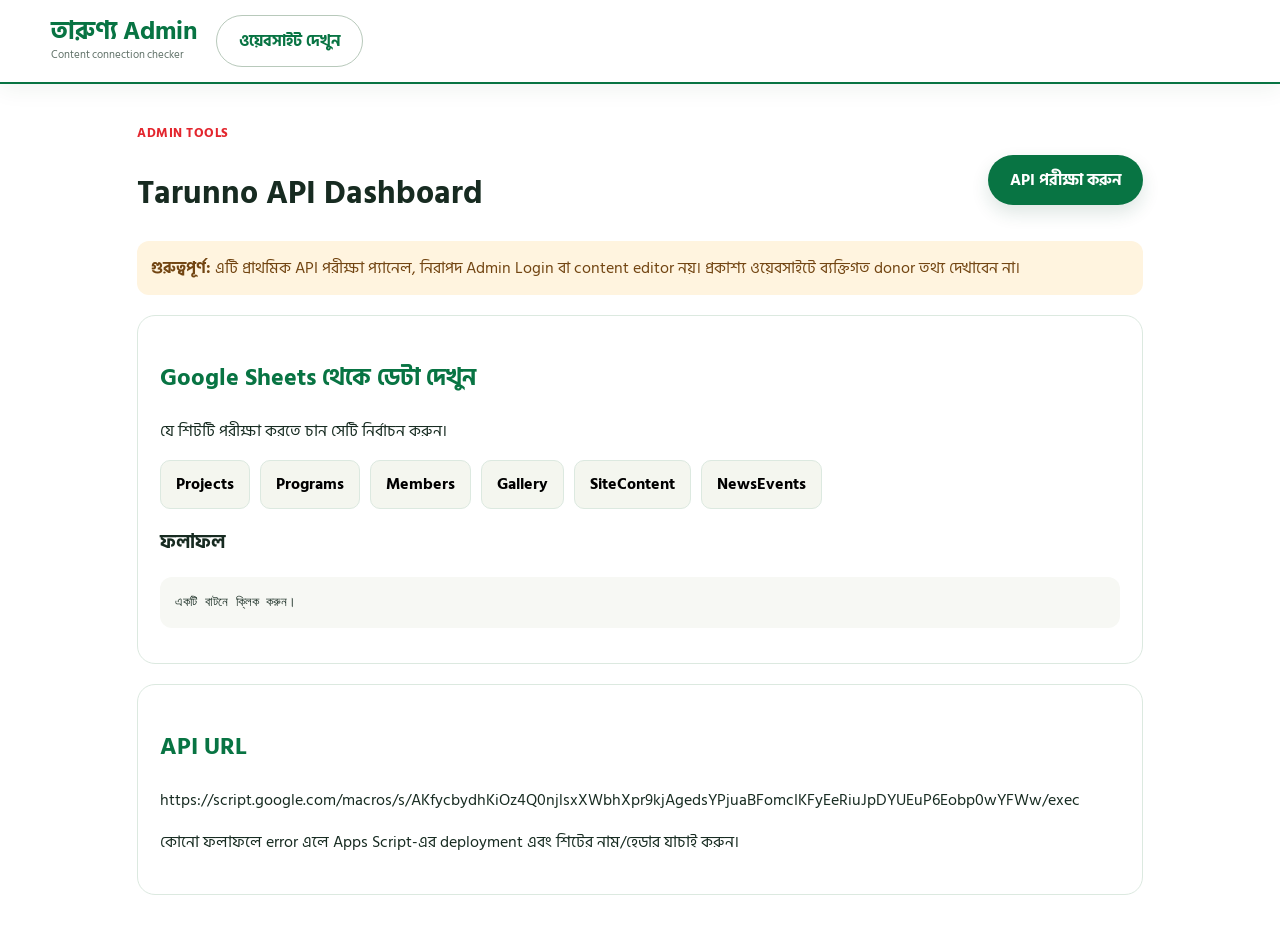
==== admin/index.html @ 983e9dfd "Add files via upload" ====
<!doctype html><html lang="bn"><head><meta charset="utf-8"><meta name="viewport" content="width=device-width,initial-scale=1"><title>Tarunno Admin</title><link rel="stylesheet" href="../assets/css/style.css"><style>.admin-wrap{max-width:1050px;margin:auto;padding:35px 22px}.admin-top{display:flex;justify-content:space-between;align-items:center;gap:15px;flex-wrap:wrap}.admin-panel{background:#fff;border:1px solid var(--line);border-radius:18px;padding:22px;margin:20px 0}.admin-panel h2{color:var(--green)}.admin-actions{display:flex;flex-wrap:wrap;gap:10px}.admin-actions button{border:1px solid var(--line);background:#f4f6ef;border-radius:10px;padding:10px 15px;cursor:pointer;font-weight:700}.admin-result{white-space:pre-wrap;overflow-wrap:anywhere;background:#f7f8f4;padding:15px;border-radius:12px;max-height:380px;overflow:auto;font-size:13px}.warning{background:#fff4df;padding:14px;border-radius:12px;color:#724512}</style></head><body><header class="site-header"><a class="brand" href="../"><span class="brand-mark">ত</span><span><b>তারুণ্য Admin</b><small>Content connection checker</small></span></a><a class="btn outline" href="../">ওয়েবসাইট দেখুন</a></header><main class="admin-wrap"><div class="admin-top"><div><span class="eyebrow">ADMIN TOOLS</span><h1>Tarunno API Dashboard</h1></div><button class="btn primary" id="health">API পরীক্ষা করুন</button></div><div class="warning"><b>গুরুত্বপূর্ণ:</b> এটি প্রাথমিক API পরীক্ষা প্যানেল, নিরাপদ Admin Login বা content editor নয়। প্রকাশ্য ওয়েবসাইটে ব্যক্তিগত donor তথ্য দেখাবেন না।</div><section class="admin-panel"><h2>Google Sheets থেকে ডেটা দেখুন</h2><p>যে শিটটি পরীক্ষা করতে চান সেটি নির্বাচন করুন।</p><div class="admin-actions"><button data-sheet="Projects">Projects</button><button data-sheet="Programs">Programs</button><button data-sheet="Members">Members</button><button data-sheet="Gallery">Gallery</button><button data-sheet="SiteContent">SiteContent</button><button data-sheet="NewsEvents">NewsEvents</button></div><h3 id="resultTitle">ফলাফল</h3><pre class="admin-result" id="result">একটি বাটনে ক্লিক করুন।</pre></section><section class="admin-panel"><h2>API URL</h2><p id="apiUrl"></p><p>কোনো ফলাফলে error এলে Apps Script-এর deployment এবং শিটের নাম/হেডার যাচাই করুন।</p></section></main><script src="../assets/js/config.js"></script><script>
const API=(window.TARUNNO_CONFIG||{}).appsScriptUrl;const result=document.getElementById('result');document.getElementById('apiUrl').textContent=API||'API URL missing';async function check(action){result.textContent='লোড হচ্ছে…';document.getElementById('resultTitle').textContent='Result: '+action;try{const r=await fetch(API+(API.includes('?')?'&':'?')+'action='+encodeURIComponent(action));const data=await r.json();result.textContent=JSON.stringify(data,null,2)}catch(e){result.textContent='Request failed: '+e.message+'\nApps Script URL, deployment access, and browser CORS/redirect behavior পরীক্ষা করুন।'}}document.getElementById('health').addEventListener('click',()=>check('health'));document.querySelectorAll('[data-sheet]').forEach(b=>b.addEventListener('click',()=>check(b.dataset.sheet)));
</script></body></html>
---- assets/css/style.css ----
@import url('https://fonts.googleapis.com/css2?family=Hind+Siliguri:wght@400;500;600;700&family=Manrope:wght@400;500;600;700;800&display=swap');
:root{--green:#164b36;--green2:#246a49;--orange:#f39a28;--gold:#ffd16a;--red:#c84b3b;--ink:#18251f;--muted:#65736b;--paper:#fffdf8;--tint:#f4f6ef;--line:#e3e9df;--radius:22px;--shadow:0 16px 42px rgba(24,54,39,.09)}*{box-sizing:border-box}html{scroll-behavior:smooth;scroll-padding-top:90px}body{margin:0;background:var(--paper);color:var(--ink);font-family:'Hind Siliguri','Manrope',sans-serif;line-height:1.65}a{color:inherit;text-decoration:none}button,input,select,textarea{font:inherit}.site-header{position:sticky;top:0;z-index:20;display:flex;align-items:center;gap:22px;padding:12px clamp(18px,5vw,76px);background:rgba(255,253,248,.95);backdrop-filter:blur(14px);border-bottom:1px solid rgba(227,233,223,.8)}.brand{display:flex;align-items:center;gap:10px;min-width:max-content}.brand-mark{display:grid;place-items:center;width:45px;height:45px;border-radius:50% 50% 45% 45%;background:linear-gradient(145deg,var(--orange),var(--gold));color:var(--green);font-weight:700;font-size:25px;box-shadow:0 5px 18px #f39a2833}.brand b{display:block;color:var(--green);font-size:23px;line-height:1.1}.brand small{display:block;font-size:11px;color:var(--muted)}nav{display:flex;align-items:center;justify-content:center;gap:clamp(8px,1.35vw,20px);flex:1}nav a{font-size:14px;font-weight:600;white-space:nowrap}nav a:hover,.text-link{color:var(--green2)}.admin-link{border:1px solid var(--line);border-radius:999px;padding:5px 12px}.lang-btn,.menu-toggle{border:1px solid var(--line);background:#fff;border-radius:999px;padding:8px 12px;cursor:pointer;color:var(--green);font-weight:700}.menu-toggle{display:none}.hero{min-height:560px;display:grid;grid-template-columns:1.1fr .9fr;align-items:center;padding:72px clamp(22px,9vw,140px);gap:45px;background:radial-gradient(circle at 85% 22%,#ffdf9b55,transparent 25%),linear-gradient(120deg,#f9f8ed,#fff8e8)}.eyebrow{display:inline-block;color:var(--red);font-weight:700;font-size:13px;letter-spacing:.04em}.hero h1{font-size:clamp(38px,5vw,66px);line-height:1.16;color:var(--green);margin:14px 0 20px;max-width:700px}.hero p{font-size:18px;color:var(--muted);max-width:620px}.hero-actions{display:flex;flex-wrap:wrap;gap:12px;margin-top:28px}.btn{display:inline-flex;justify-content:center;align-items:center;border:0;border-radius:999px;padding:12px 22px;font-weight:700;cursor:pointer;transition:transform .2s,box-shadow .2s}.btn:hover{transform:translateY(-2px)}.primary{background:var(--green);color:white;box-shadow:0 8px 18px #164b3624}.outline{border:1px solid #b8c9bb;background:transparent;color:var(--green)}.hero-art{min-height:350px;position:relative;display:grid;place-items:center}.sun{width:min(330px,75vw);aspect-ratio:1;border-radius:48% 52% 42% 58%;background:linear-gradient(145deg,var(--gold),var(--orange));transform:rotate(-9deg);box-shadow:0 25px 65px #d77e2430;position:absolute}.sun:before,.sun:after{content:"";position:absolute;border:2px solid rgba(255,255,255,.45);border-radius:50%;inset:20px;transform:rotate(17deg)}.sun:after{inset:40px;transform:rotate(-24deg)}.hero-card{position:relative;z-index:1;background:#fffdf0ed;border:1px solid white;border-radius:26px;padding:28px 36px;text-align:center;box-shadow:var(--shadow);transform:rotate(4deg)}.hero-card span{display:grid;place-items:center;width:52px;height:52px;margin:0 auto 10px;background:var(--green);color:white;border-radius:50%;font-size:25px}.hero-card strong,.hero-card small{display:block}.hero-card strong{font-size:25px;color:var(--green)}.hero-card small{color:var(--muted)}.stats{display:grid;grid-template-columns:repeat(3,1fr);padding:25px clamp(22px,10vw,150px);background:var(--green);color:white;text-align:center}.stats div{display:grid;gap:3px;padding:8px;border-right:1px solid #ffffff2c}.stats div:last-child{border:0}.stats strong{font-size:30px;color:var(--gold)}.stats span{font-size:14px}.section{padding:78px clamp(22px,8vw,120px)}.tinted{background:var(--tint)}.about-grid{display:grid;grid-template-columns:.8fr 1.2fr;gap:70px;align-items:start}.section h2,.contact-band h2{font-size:clamp(30px,3.7vw,46px);line-height:1.2;color:var(--green);margin:9px 0 18px}.about-grid p,.section-heading p,.volunteer-section p,.donation-section p,.blood-intro p{color:var(--muted);font-size:17px}.text-link{font-weight:700}.section-heading{display:flex;justify-content:space-between;align-items:end;gap:25px;margin-bottom:28px}.section-heading h2{margin-bottom:0}.section-heading p{max-width:390px;margin-bottom:4px}.card-grid{display:grid;grid-template-columns:repeat(3,minmax(0,1fr));gap:22px}.content-card{background:#fff;border:1px solid var(--line);border-radius:var(--radius);overflow:hidden;box-shadow:0 8px 26px rgba(25,50,35,.035)}.card-image{height:auto;max-height:300px;background:#edf1e7}.card-image img{display:block;width:100%;height:auto;max-height:300px;object-fit:contain}.card-placeholder{height:155px;display:grid;place-items:center;background:linear-gradient(135deg,#f8d78d,#e9a24a)}.card-placeholder span{font-size:55px;color:var(--green);font-weight:700}.card-body{padding:20px}.card-body h3{margin:0 0 8px;color:var(--green);font-size:22px}.card-body p{color:var(--muted);margin:0 0 12px;white-space:pre-line}.card-body small{color:var(--red)}.empty-state,.loading{grid-column:1/-1;color:var(--muted);padding:22px;background:#ffffffb5;border:1px dashed var(--line);border-radius:16px}.blood-section,.volunteer-section,.donation-section{display:grid;grid-template-columns:1fr 1fr;gap:50px;align-items:start}.blood-section{background:#fff6e6}.form-card{background:white;padding:26px;border:1px solid var(--line);border-radius:var(--radius);box-shadow:var(--shadow);display:grid;gap:14px}.form-card h3{margin:0;color:var(--green);font-size:23px}.form-card label{display:grid;gap:5px;font-weight:600;font-size:14px}.form-card input,.form-card select,.form-card textarea{width:100%;padding:11px 12px;border:1px solid #d8e0d7;border-radius:10px;background:#fffdf9;outline:none}.form-card input:focus,.form-card select:focus,.form-card textarea:focus{border-color:var(--green2);box-shadow:0 0 0 3px #246a4915}.form-grid{display:grid;grid-template-columns:1fr 1fr;gap:13px}.consent{display:flex!important;align-items:start;gap:9px;font-weight:400!important}.consent input{width:auto;margin-top:6px}.form-status{font-size:14px;color:var(--green);overflow-wrap:anywhere}.form-card button:disabled{opacity:.65;cursor:wait}.gallery-grid{display:grid;grid-template-columns:repeat(3,minmax(0,1fr));gap:18px}.gallery-item{margin:0;background:#fff;border:1px solid var(--line);border-radius:16px;overflow:hidden}.gallery-item img{display:block;width:100%;height:auto;max-height:350px;object-fit:contain;background:#f3f4ef}.gallery-item figcaption{padding:10px 14px;color:var(--muted)}.payment-list{display:grid;gap:10px;margin-top:24px}.payment-list div{display:flex;justify-content:space-between;align-items:center;gap:12px;padding:14px 16px;background:#fff;border:1px solid var(--line);border-radius:13px}.payment-list span{color:var(--muted)}.payment-list strong{color:var(--green);overflow-wrap:anywhere}.contact-band{padding:60px clamp(22px,8vw,120px);background:var(--green);color:white}.contact-band h2{color:white}.contact-band .eyebrow{color:var(--gold)}.contact-band p{color:#e4eee7}.contact-band a{color:var(--gold)}footer{display:flex;justify-content:space-between;gap:20px;padding:20px clamp(22px,8vw,120px);font-size:13px;color:var(--muted)}@media(max-width:1100px){.site-header{gap:12px}nav{gap:10px}nav a{font-size:12px}.hero{padding-inline:6vw}}@media(max-width:850px){.site-header{flex-wrap:wrap;justify-content:space-between}.menu-toggle{display:block;margin-left:auto}nav{display:none;order:5;flex-basis:100%;flex-direction:column;align-items:stretch;padding:12px 0 5px}nav.open{display:flex}nav a{font-size:15px;padding:6px 4px}.hero{grid-template-columns:1fr;padding-block:55px}.hero-art{min-height:270px}.sun{width:245px}.about-grid,.blood-section,.volunteer-section,.donation-section{grid-template-columns:1fr;gap:25px}.card-grid,.gallery-grid{grid-template-columns:repeat(2,minmax(0,1fr))}.section{padding-block:58px}.section-heading{align-items:start;flex-direction:column;gap:8px}}@media(max-width:560px){.brand b{font-size:20px}.brand small{font-size:10px}.hero h1{font-size:39px}.hero p{font-size:16px}.stats{padding-inline:10px}.stats strong{font-size:24px}.stats span{font-size:12px}.card-grid,.gallery-grid{grid-template-columns:1fr}.form-grid{grid-template-columns:1fr}.form-card{padding:19px}.payment-list div{align-items:start;flex-direction:column;gap:0}footer{flex-direction:column;gap:5px}.hero-art{min-height:245px}}

/* Brand assets and additional forms */
.brand{display:flex;align-items:center;gap:10px}.brand-logo{width:54px;height:54px;object-fit:contain;border-radius:10px}.brand-logo:not([src]){display:none}.hero{position:relative;isolation:isolate}.hero-banner{position:absolute;inset:0;width:100%;height:100%;object-fit:cover;z-index:-2;opacity:.16;pointer-events:none}.hero-banner[hidden]{display:none}.hero:has(.hero-banner:not([hidden])){background:#f7f8f2}.donor-finder{background:#f5f7f1}.donor-search-form{display:grid;grid-template-columns:1fr 1fr auto;align-items:end;gap:16px;margin:20px 0 28px}.privacy-note{font-size:13px;color:var(--muted);margin-top:16px}.membership-apply{display:grid;grid-template-columns:1fr minmax(300px,520px);gap:40px;align-items:start;margin-top:55px;padding-top:40px;border-top:1px solid var(--line)}.membership-apply h2{font-size:clamp(28px,3vw,40px)}.member-photo-preview{width:120px;height:120px;object-fit:cover;border-radius:50%;border:3px solid var(--line);margin:12px 0}.site-header{min-height:84px}footer{border-top:1px solid var(--line);background:#fff;align-items:center}@media(max-width:850px){.donor-search-form,.membership-apply{grid-template-columns:1fr}.brand-logo{width:44px;height:44px}}

/* Tarunno official branding: green/red slogan, visible shared header/footer, connected local assets */
:root{--green:#087443;--green2:#0b8a50;--red:#e3262e;--orange:#e3262e;--gold:#e8f4ec;--paper:#ffffff;--tint:#f2f8f4}
.site-header{display:flex!important;visibility:visible;position:sticky;top:0;background:#fff;box-shadow:0 3px 18px rgba(0,60,35,.10);border-bottom:3px solid var(--green);min-height:82px}
.brand-logo{width:68px!important;height:58px!important;object-fit:contain!important;border-radius:0!important;display:block!important}
.brand-mark{display:none!important}.brand b{color:var(--green)!important;font-size:25px}.brand-tagline{font-size:14px!important;font-weight:800;letter-spacing:.01em;white-space:nowrap}.tag-green{color:#087443!important}.tag-red{color:#e3262e!important}
.hero{background:#f2f8f4!important}.hero-banner{opacity:.24!important;z-index:-1!important;object-fit:cover!important}.hero-copy{position:relative;z-index:1}.hero h1{color:var(--green)}.hero h1 .tag-red{color:var(--red)}
footer{display:flex!important;visibility:visible;background:#064d32!important;color:#fff!important;border-top:4px solid #e3262e;padding:22px clamp(20px,6vw,80px)!important;align-items:center;flex-wrap:wrap;min-height:105px}
footer>span{color:#fff!important}.footer-slogan{font-size:17px;font-weight:800}.footer-brand{display:flex;align-items:center;gap:10px;color:#fff}.footer-brand img{width:54px;height:48px;object-fit:contain;background:#fff;border-radius:6px}.footer-brand strong{display:block;color:#fff;font-size:22px;line-height:1.2}.footer-brand small{display:block;font-weight:800;font-size:13px;white-space:nowrap}
@media(max-width:850px){.site-header{display:flex!important}.brand-logo{width:52px!important;height:48px!important}.brand-tagline{font-size:12px!important}footer{align-items:flex-start!important;gap:12px!important}}
/* Modern Tarunno refresh: uncluttered banner, Bengali wordmark and detailed footer */
:root{--green:#087443;--green2:#0b8a50;--red:#e3262e;--orange:#e3262e;--gold:#e9f5ed;--paper:#fff;--tint:#f3f8f5;--ink:#172b21;--muted:#5f7067;--line:#dce9e0;--radius:18px}
.site-header{padding:10px clamp(16px,4vw,58px);gap:18px;box-shadow:0 5px 22px #063d2410;border-bottom:2px solid var(--green);min-height:84px}
.brand{gap:10px}.brand-logo{width:58px!important;height:58px!important;object-fit:contain!important;border-radius:12px!important;background:#f4f8f5}.brand-wordmark b{display:block;font-size:29px;letter-spacing:.015em;line-height:1.05;font-weight:900}.brand-wordmark small{display:block;margin-top:5px;font-size:12px;font-weight:800;white-space:nowrap}.word-green{color:#087443}.word-red{color:#e3262e}.tag-green{color:#087443!important}.tag-red{color:#e3262e!important}
nav a{font-size:13px;padding:8px 0;transition:color .2s}nav a:hover{color:var(--red)}.admin-link{padding:7px 13px}.lang-btn{border-color:#d5e5d9}.menu-toggle{border-radius:10px}
.hero-banner-only{min-height:clamp(420px,54vw,660px);display:flex;justify-content:center;align-items:flex-end;position:relative;isolation:isolate;overflow:hidden;padding:36px 20px 52px;background:#eaf3ed!important}.hero-banner-only .hero-banner{display:block!important;position:absolute;inset:0;width:100%;height:100%;object-fit:cover!important;object-position:center center;opacity:1!important;z-index:-1!important}.hero-banner-only:after{content:"";position:absolute;inset:0;background:linear-gradient(180deg,transparent 48%,rgba(4,47,28,.12));z-index:-1;pointer-events:none}.hero-cta-only{display:flex;justify-content:center;gap:16px;flex-wrap:wrap;margin:0;position:relative;z-index:2}.hero-cta-only .btn{min-width:190px;padding:14px 24px;box-shadow:0 8px 24px #002e1b24}.donor-cta{background:var(--red);color:white;border:1px solid var(--red);box-shadow:0 8px 18px #e3262e25}.donor-cta:hover{background:#c91822;color:white}.hero-banner-only .primary{background:var(--green)}
.stats{background:linear-gradient(120deg,#075331,#087443)}.section{padding-top:64px;padding-bottom:64px}.form-card{box-shadow:0 12px 35px #0b56300d;border-radius:16px}.membership-apply{display:block;max-width:900px;margin:34px auto 0;padding:0;border:0}.membership-intro{display:flex;justify-content:center}.membership-form-wrap{max-width:640px;margin:24px auto 0}.donor-registration-entry{margin:8px 0 22px}.donor-registration-entry .btn{min-width:220px}#donorRegistrationWrap{max-width:760px}#membershipFormWrap[hidden],#donorRegistrationWrap[hidden]{display:none!important}
.donor-search-form{grid-template-columns:1fr 1fr 1fr auto;background:white;padding:20px;border:1px solid var(--line);border-radius:16px;box-shadow:0 8px 28px #17482d0a}.donor-search-form .btn{white-space:nowrap}
.site-footer{display:block!important;background:#063f2a!important;color:#eaf6ef!important;border-top:4px solid var(--red);padding:0!important;min-height:0}.footer-main{display:grid;grid-template-columns:1.35fr 1fr 1.35fr 1fr;gap:34px;padding:46px clamp(22px,6vw,90px) 36px}.footer-about p,.footer-cta p,.footer-contact p{font-size:13px;line-height:1.8;color:#d3e8db;margin:14px 0}.footer-brand{display:inline-flex;gap:12px;align-items:center}.footer-brand img{width:56px;height:56px;object-fit:contain;background:#fff;border-radius:12px;padding:3px}.footer-brand strong{font-size:26px;line-height:1.1}.footer-brand small{display:block;font-size:12px;font-weight:800;margin-top:5px}.footer-links,.footer-contact,.footer-cta{display:flex;flex-direction:column;align-items:flex-start;gap:8px}.footer-main h3{font-size:16px;color:#fff;margin:3px 0 8px}.footer-links a,.footer-contact a{font-size:13px;color:#d7eee0}.footer-links a:hover,.footer-contact a:hover{color:#ff777b}.footer-contact p{margin:0}.footer-button{background:#fff;color:#075331;padding:9px 15px;font-size:13px}.footer-bottom{display:flex;justify-content:space-between;align-items:center;gap:14px;padding:15px clamp(22px,6vw,90px);border-top:1px solid #ffffff24;background:#043522;font-size:12px;color:#cde2d5}.footer-bottom a{color:#fff}
@media(max-width:950px){.footer-main{grid-template-columns:1fr 1fr;gap:28px}.site-header{gap:12px}nav{gap:9px}}
@media(max-width:850px){.site-header{padding:10px 16px}.brand-logo{width:48px!important;height:48px!important}.brand-wordmark b{font-size:24px}.hero-banner-only{min-height:450px;padding-bottom:28px}.donor-search-form{grid-template-columns:1fr 1fr}.donor-search-form button{grid-column:1/-1}.footer-main{padding:32px 22px}.footer-bottom{flex-wrap:wrap}}
@media(max-width:560px){.hero-banner-only{min-height:360px;background:#edf5ef!important}.hero-banner-only .hero-banner{object-position:center}.hero-cta-only{width:100%;gap:10px}.hero-cta-only .btn{width:min(100%,300px);min-width:0}.brand-logo{width:42px!important;height:42px!important}.brand-wordmark b{font-size:22px}.brand-wordmark small{font-size:11px}.footer-main{grid-template-columns:1fr;gap:24px}.footer-bottom{flex-direction:column;align-items:flex-start}.donor-search-form{grid-template-columns:1fr}.donor-search-form button{grid-column:auto}}
/* Follow-up fixes: compact home hero, consistent form controls */
.hero-banner-only{min-height:clamp(260px,30vw,390px)!important;padding:22px 18px 24px!important}
.hero-banner-only .hero-banner{object-fit:cover!important;object-position:center 45%!important}
.hero-banner-only:after{background:linear-gradient(180deg,transparent 62%,rgba(4,47,28,.16))!important}
.form-card select,.form-card input,.form-card textarea{font:inherit}
@media(max-width:850px){.hero-banner-only{min-height:300px!important;padding-bottom:20px!important}}
@media(max-width:560px){.hero-banner-only{min-height:240px!important;padding-bottom:16px!important}}
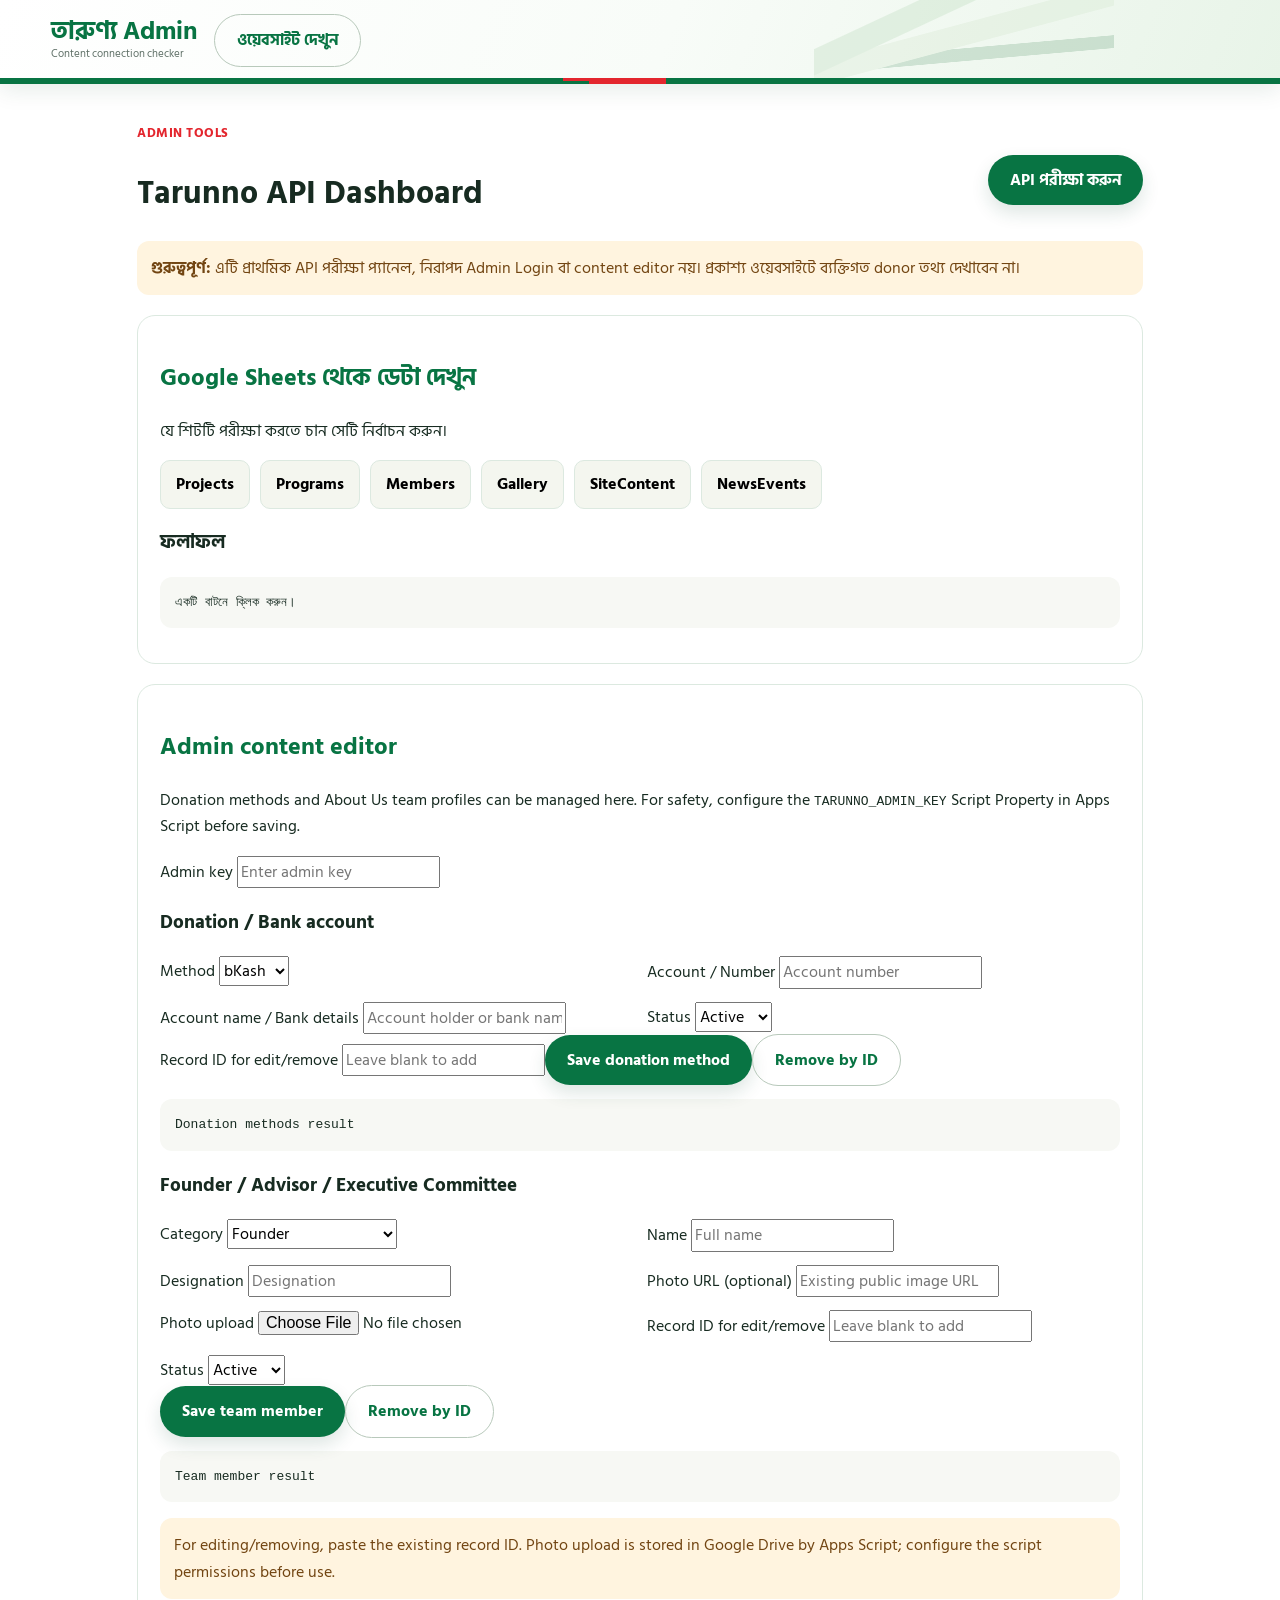
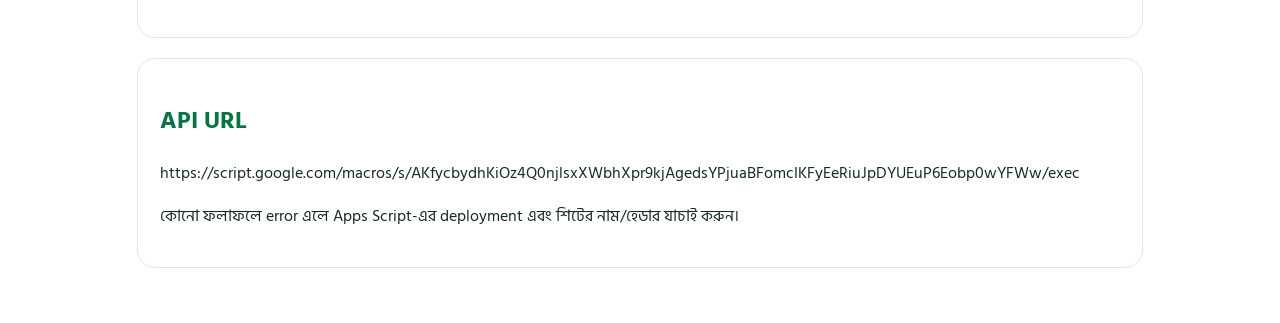
==== commit 746d0c38: "Add files via upload" ====
--- a/admin/index.html
+++ b/admin/index.html
@@ -1,3 +1,9 @@
-<!doctype html><html lang="bn"><head><meta charset="utf-8"><meta name="viewport" content="width=device-width,initial-scale=1"><title>Tarunno Admin</title><link rel="stylesheet" href="../assets/css/style.css"><style>.admin-wrap{max-width:1050px;margin:auto;padding:35px 22px}.admin-top{display:flex;justify-content:space-between;align-items:center;gap:15px;flex-wrap:wrap}.admin-panel{background:#fff;border:1px solid var(--line);border-radius:18px;padding:22px;margin:20px 0}.admin-panel h2{color:var(--green)}.admin-actions{display:flex;flex-wrap:wrap;gap:10px}.admin-actions button{border:1px solid var(--line);background:#f4f6ef;border-radius:10px;padding:10px 15px;cursor:pointer;font-weight:700}.admin-result{white-space:pre-wrap;overflow-wrap:anywhere;background:#f7f8f4;padding:15px;border-radius:12px;max-height:380px;overflow:auto;font-size:13px}.warning{background:#fff4df;padding:14px;border-radius:12px;color:#724512}</style></head><body><header class="site-header"><a class="brand" href="../"><span class="brand-mark">ত</span><span><b>তারুণ্য Admin</b><small>Content connection checker</small></span></a><a class="btn outline" href="../">ওয়েবসাইট দেখুন</a></header><main class="admin-wrap"><div class="admin-top"><div><span class="eyebrow">ADMIN TOOLS</span><h1>Tarunno API Dashboard</h1></div><button class="btn primary" id="health">API পরীক্ষা করুন</button></div><div class="warning"><b>গুরুত্বপূর্ণ:</b> এটি প্রাথমিক API পরীক্ষা প্যানেল, নিরাপদ Admin Login বা content editor নয়। প্রকাশ্য ওয়েবসাইটে ব্যক্তিগত donor তথ্য দেখাবেন না।</div><section class="admin-panel"><h2>Google Sheets থেকে ডেটা দেখুন</h2><p>যে শিটটি পরীক্ষা করতে চান সেটি নির্বাচন করুন।</p><div class="admin-actions"><button data-sheet="Projects">Projects</button><button data-sheet="Programs">Programs</button><button data-sheet="Members">Members</button><button data-sheet="Gallery">Gallery</button><button data-sheet="SiteContent">SiteContent</button><button data-sheet="NewsEvents">NewsEvents</button></div><h3 id="resultTitle">ফলাফল</h3><pre class="admin-result" id="result">একটি বাটনে ক্লিক করুন।</pre></section><section class="admin-panel"><h2>API URL</h2><p id="apiUrl"></p><p>কোনো ফলাফলে error এলে Apps Script-এর deployment এবং শিটের নাম/হেডার যাচাই করুন।</p></section></main><script src="../assets/js/config.js"></script><script>
+<!doctype html><html lang="bn"><head><meta charset="utf-8"><meta name="viewport" content="width=device-width,initial-scale=1"><title>Tarunno Admin</title><link rel="stylesheet" href="../assets/css/style.css"><style>.admin-wrap{max-width:1050px;margin:auto;padding:35px 22px}.admin-top{display:flex;justify-content:space-between;align-items:center;gap:15px;flex-wrap:wrap}.admin-panel{background:#fff;border:1px solid var(--line);border-radius:18px;padding:22px;margin:20px 0}.admin-panel h2{color:var(--green)}.admin-actions{display:flex;flex-wrap:wrap;gap:10px}.admin-actions button{border:1px solid var(--line);background:#f4f6ef;border-radius:10px;padding:10px 15px;cursor:pointer;font-weight:700}.admin-result{white-space:pre-wrap;overflow-wrap:anywhere;background:#f7f8f4;padding:15px;border-radius:12px;max-height:380px;overflow:auto;font-size:13px}.warning{background:#fff4df;padding:14px;border-radius:12px;color:#724512}</style></head><body><header class="site-header"><a class="brand" href="../"><span class="brand-mark">ত</span><span><b>তারুণ্য Admin</b><small>Content connection checker</small></span></a><a class="btn outline" href="../">ওয়েবসাইট দেখুন</a></header><main class="admin-wrap"><div class="admin-top"><div><span class="eyebrow">ADMIN TOOLS</span><h1>Tarunno API Dashboard</h1></div><button class="btn primary" id="health">API পরীক্ষা করুন</button></div><div class="warning"><b>গুরুত্বপূর্ণ:</b> এটি প্রাথমিক API পরীক্ষা প্যানেল, নিরাপদ Admin Login বা content editor নয়। প্রকাশ্য ওয়েবসাইটে ব্যক্তিগত donor তথ্য দেখাবেন না।</div><section class="admin-panel"><h2>Google Sheets থেকে ডেটা দেখুন</h2><p>যে শিটটি পরীক্ষা করতে চান সেটি নির্বাচন করুন।</p><div class="admin-actions"><button data-sheet="Projects">Projects</button><button data-sheet="Programs">Programs</button><button data-sheet="Members">Members</button><button data-sheet="Gallery">Gallery</button><button data-sheet="SiteContent">SiteContent</button><button data-sheet="NewsEvents">NewsEvents</button></div><h3 id="resultTitle">ফলাফল</h3><pre class="admin-result" id="result">একটি বাটনে ক্লিক করুন।</pre></section><section class="admin-panel"><h2>Admin content editor</h2><p>Donation methods and About Us team profiles can be managed here. For safety, configure the <code>TARUNNO_ADMIN_KEY</code> Script Property in Apps Script before saving.</p><label>Admin key <input id="adminKey" type="password" autocomplete="current-password" placeholder="Enter admin key"></label><h3>Donation / Bank account</h3><div class="form-grid"><label>Method <select id="payMethod"><option>bKash</option><option>Nagad</option><option>Rocket</option><option>Bank</option></select></label><label>Account / Number <input id="payAccount" placeholder="Account number"></label><label>Account name / Bank details <input id="payName" placeholder="Account holder or bank name"></label><label>Status <select id="payStatus"><option value="active">Active</option><option value="inactive">Inactive</option></select></label></div><label>Record ID for edit/remove <input id="paymentId" placeholder="Leave blank to add"></label><button class="btn primary" id="savePayment">Save donation method</button><button class="btn outline" id="deletePayment">Remove by ID</button><pre class="admin-result" id="paymentResult">Donation methods result</pre><h3>Founder / Advisor / Executive Committee</h3><div class="form-grid"><label>Category <select id="teamCategory"><option value="Founder">Founder</option><option value="Advisor">Advisor</option><option value="Executive Committee">Executive Committee</option></select></label><label>Name <input id="teamName" placeholder="Full name"></label><label>Designation <input id="teamDesignation" placeholder="Designation"></label><label>Photo URL (optional) <input id="teamPhoto" placeholder="Existing public image URL"></label><label>Photo upload <input id="teamPhotoFile" type="file" accept="image/png,image/jpeg,image/webp"></label><label>Record ID for edit/remove <input id="teamId" placeholder="Leave blank to add"></label><label>Status <select id="teamStatus"><option value="active">Active</option><option value="inactive">Inactive</option></select></label></div><button class="btn primary" id="saveTeam">Save team member</button><button class="btn outline" id="deleteTeam">Remove by ID</button><pre class="admin-result" id="teamResult">Team member result</pre><p class="warning">For editing/removing, paste the existing record ID. Photo upload is stored in Google Drive by Apps Script; configure the script permissions before use.</p></section><section class="admin-panel"><h2>API URL</h2><p id="apiUrl"></p><p>কোনো ফলাফলে error এলে Apps Script-এর deployment এবং শিটের নাম/হেডার যাচাই করুন।</p></section></main><script src="../assets/js/config.js"></script><script>
 const API=(window.TARUNNO_CONFIG||{}).appsScriptUrl;const result=document.getElementById('result');document.getElementById('apiUrl').textContent=API||'API URL missing';async function check(action){result.textContent='লোড হচ্ছে…';document.getElementById('resultTitle').textContent='Result: '+action;try{const r=await fetch(API+(API.includes('?')?'&':'?')+'action='+encodeURIComponent(action));const data=await r.json();result.textContent=JSON.stringify(data,null,2)}catch(e){result.textContent='Request failed: '+e.message+'\nApps Script URL, deployment access, and browser CORS/redirect behavior পরীক্ষা করুন।'}}document.getElementById('health').addEventListener('click',()=>check('health'));document.querySelectorAll('[data-sheet]').forEach(b=>b.addEventListener('click',()=>check(b.dataset.sheet)));
+
+async function postAdmin(action,data,target){const out=document.getElementById(target);out.textContent='Saving…';try{const r=await fetch(API,{method:'POST',headers:{'Content-Type':'text/plain;charset=utf-8'},body:JSON.stringify({action,data,adminKey:document.getElementById('adminKey').value})});const j=await r.json();out.textContent=JSON.stringify(j,null,2);if(!j.success)throw new Error(j.error||'Save failed');}catch(e){out.textContent+='\n'+e.message}}
+document.getElementById('savePayment').addEventListener('click',()=>postAdmin('saveDonationMethod',{id:document.getElementById('paymentId').value,method:document.getElementById('payMethod').value,account:document.getElementById('payAccount').value,accountName:document.getElementById('payName').value,status:document.getElementById('payStatus').value},'paymentResult'));
+document.getElementById('saveTeam').addEventListener('click',async()=>{let photoData='';const f=document.getElementById('teamPhotoFile').files[0];if(f){photoData=await new Promise((resolve,reject)=>{const r=new FileReader();r.onload=()=>resolve(r.result);r.onerror=reject;r.readAsDataURL(f)});}postAdmin('saveTeamMember',{id:document.getElementById('teamId').value,category:document.getElementById('teamCategory').value,name:document.getElementById('teamName').value,designation:document.getElementById('teamDesignation').value,photo:document.getElementById('teamPhoto').value,photoData,status:document.getElementById('teamStatus').value},'teamResult')});
+document.getElementById('deletePayment').addEventListener('click',()=>postAdmin('deleteDonationMethod',{id:document.getElementById('paymentId').value},'paymentResult'));
+document.getElementById('deleteTeam').addEventListener('click',()=>postAdmin('deleteTeamMember',{id:document.getElementById('teamId').value},'teamResult'));
 </script></body></html>
--- a/assets/css/style.css
+++ b/assets/css/style.css
@@ -32,3 +32,56 @@
 .form-card select,.form-card input,.form-card textarea{font:inherit}
 @media(max-width:850px){.hero-banner-only{min-height:300px!important;padding-bottom:20px!important}}
 @media(max-width:560px){.hero-banner-only{min-height:240px!important;padding-bottom:16px!important}}
+
+/* Tetulia-inspired header and clearer CTA placement */
+.site-header{position:relative;isolation:isolate;overflow:hidden;background:linear-gradient(110deg,#fff 0%,#fbfdf9 60%,#f0f7ed 100%);}
+.site-header:before{content:"";position:absolute;right:11%;top:0;width:280px;height:100%;opacity:.24;z-index:-1;pointer-events:none;background:linear-gradient(155deg,transparent 0 22%,#7ebc83 22.5% 33%,transparent 33.5%),linear-gradient(165deg,transparent 0 40%,#c8dfb2 40.5% 56%,transparent 56.5%),linear-gradient(175deg,transparent 0 58%,#2e8552 58.5% 70%,transparent 70.5%);}
+.site-header:after{content:"";position:absolute;right:0;bottom:0;width:100%;height:3px;background:linear-gradient(90deg,#087443 0 44%,#e3262e 44% 52%,#087443 52%);pointer-events:none;}
+.site-header>.brand,.site-header>nav,.site-header>.lang-btn,.site-header>.menu-toggle{position:relative;z-index:1}
+.hero-cta-split{width:100%;justify-content:space-between;max-width:1100px;margin-inline:auto;align-items:center;gap:24px}
+.hero-cta-split .btn:first-child{margin-left:3%;}
+.hero-cta-split .btn:last-child{margin-right:3%;}
+.donor-finder .section-heading{align-items:center;gap:18px}
+.donor-top-cta{flex:0 0 auto;white-space:nowrap}
+.donor-results:empty{display:none}
+.donor-results:not(:empty){margin-top:24px;grid-template-columns:repeat(auto-fit,minmax(240px,1fr));gap:18px}
+.donor-card{border:1px solid #d5e9db;box-shadow:0 12px 30px #064d3210;transition:transform .18s ease,box-shadow .18s ease}
+.donor-card:hover{transform:translateY(-3px);box-shadow:0 16px 32px #064d3218}
+.donor-card .card-body{position:relative;padding:22px 22px 22px 28px}
+.donor-card .card-body:before{content:"";position:absolute;left:0;top:20px;bottom:20px;width:4px;border-radius:0 6px 6px 0;background:linear-gradient(#087443 0 55%,#e3262e 55%)}
+.donor-card .card-body>p:first-of-type strong{display:inline-flex;align-items:center;justify-content:center;min-width:46px;height:40px;padding:0 10px;border-radius:12px;background:#e8f5ec;color:#087443;font-size:18px}
+.donor-card a[href^="tel:"]{font-weight:800;color:#087443;text-decoration:none}
+.team-section .section-heading{margin-bottom:24px}
+.team-grid .content-card .card-image img{width:100%;height:240px;object-fit:cover}
+@media(max-width:850px){.site-header:before{right:0;width:160px;opacity:.15}.hero-cta-split{gap:12px}.hero-cta-split .btn:first-child{margin-left:0}.hero-cta-split .btn:last-child{margin-right:0}.donor-finder .section-heading{align-items:flex-start;flex-direction:column}.donor-top-cta{align-self:flex-start}}
+@media(max-width:560px){.hero-cta-split{justify-content:space-between;align-items:flex-end;gap:12px}.hero-cta-split .btn{width:calc(50% - 6px);min-width:0;padding:12px 10px;font-size:12px}.donor-top-cta{width:100%;text-align:center}.team-grid{grid-template-columns:1fr}}
+
+/* Refined Tetulia-inspired header and footer */
+.site-header{background:linear-gradient(105deg,#ffffff 0%,#f5faf4 58%,#eaf4e8 100%);box-shadow:0 7px 24px rgba(7,65,39,.09);border-bottom:3px solid transparent;border-image:linear-gradient(90deg,#087443 0 46%,#e3262e 46% 53%,#087443 53%) 1;gap:clamp(10px,1.6vw,24px)}
+.site-header:before{right:18%;width:320px;opacity:.2;background:linear-gradient(150deg,transparent 0 20%,#a4c99a 20.5% 32%,transparent 32.5%),linear-gradient(165deg,transparent 0 38%,#6aa76c 38.5% 52%,transparent 52.5%),linear-gradient(175deg,transparent 0 58%,#176c43 58.5% 70%,transparent 70.5%)}
+.site-header nav a{padding:9px 10px;border-radius:999px;transition:background .2s,color .2s}
+.site-header nav a:hover{background:#e1f0e3;color:#075b36}
+.site-header .lang-btn{background:#fff;border-color:#c9dfcb;box-shadow:0 3px 10px #174d3210}
+.site-footer{background:radial-gradient(ellipse at 90% 0%,#146f48 0%,transparent 34%),linear-gradient(130deg,#063b29,#075337 60%,#043522)!important;border-top:4px solid #e3262e!important}
+.footer-main{max-width:1500px;margin:auto}.footer-brand img{box-shadow:0 5px 18px #001e1233}.footer-links a,.footer-contact a{transition:transform .18s,color .18s}.footer-links a:hover,.footer-contact a:hover{transform:translateX(3px)}.footer-button{box-shadow:0 6px 18px #001e1225}.footer-bottom{background:#032d20!important}
+.donate-cta{background:#e3262e;color:#fff;margin-left:12px}
+@media(max-width:850px){.site-header:before{right:0;width:170px}.site-header nav a{border-radius:8px}.donate-cta{margin-left:0}}
+
+
+/* October responsive refinement: header donation link, balanced hero actions, centered donor form */
+.site-header{gap:clamp(8px,1.2vw,18px);background:linear-gradient(112deg,#fff 0%,#f8fcf8 52%,#e8f4e8 100%);border-bottom:3px solid transparent;border-image:linear-gradient(90deg,#087443 0 46%,#e3262e 46% 52%,#087443 52%) 1;box-shadow:0 6px 22px rgba(5,70,40,.10)}
+.site-header:before{content:"";position:absolute;right:13%;top:0;width:300px;height:100%;opacity:.20;z-index:-1;pointer-events:none;background:linear-gradient(155deg,transparent 0 22%,#9ac89b 22.5% 34%,transparent 34.5%),linear-gradient(165deg,transparent 0 39%,#c6dfbd 39.5% 53%,transparent 53.5%),linear-gradient(175deg,transparent 0 57%,#43885a 57.5% 69%,transparent 69.5%)}
+.header-donate{display:inline-flex;align-items:center;justify-content:center;white-space:nowrap;padding:10px 15px;border-radius:999px;color:#fff;background:linear-gradient(135deg,#e3262e,#bd1724);font-weight:800;font-size:13px;box-shadow:0 5px 14px rgba(227,38,46,.22);border:1px solid rgba(255,255,255,.75);transition:transform .2s,box-shadow .2s;position:relative;z-index:2}
+.header-donate:hover{transform:translateY(-2px);box-shadow:0 8px 20px rgba(227,38,46,.3);color:#fff}
+.hero-cta-split{display:flex!important;justify-content:space-between!important;align-items:center!important;width:min(100%,1120px)!important;gap:18px!important}
+.hero-cta-split .btn{min-width:190px;max-width:260px}
+.hero-cta-split .btn:first-child{margin:0 auto 0 2%!important}
+.hero-cta-split .donor-cta{margin:0 2% 0 auto!important}
+/* keep the centre of the banner clear for the Tarunno logo/artwork */
+#donorRegistrationWrap{width:100%;max-width:760px;margin:24px auto 0}
+#donorRegistrationWrap form{width:100%;margin-inline:auto}
+.blood-section{grid-template-columns:minmax(0,1fr)!important;justify-items:center}
+.blood-section .blood-intro{width:100%;max-width:760px;margin-inline:auto;text-align:center}
+.blood-section #donorRegistrationWrap{grid-column:1/-1}
+@media(max-width:850px){.site-header{gap:9px;padding:10px 14px}.header-donate{padding:9px 12px;font-size:12px}.site-header:before{right:0;width:180px;opacity:.14}.hero-cta-split .btn{min-width:0;max-width:45%;}.blood-section{padding-inline:18px}}
+@media(max-width:560px){.site-header{display:flex!important;flex-wrap:wrap;align-items:center;gap:8px}.site-header .brand{order:1}.site-header .menu-toggle{order:2;margin-left:auto}.site-header .header-donate{order:3;padding:8px 11px;font-size:12px}.site-header .lang-btn{order:4;padding:8px 10px}.site-header nav{order:5;flex-basis:100%;width:100%}.hero-banner-only{min-height:250px!important;padding:16px 12px 18px!important}.hero-cta-split{justify-content:space-between!important;gap:10px!important}.hero-cta-split .btn{width:calc(50% - 5px)!important;max-width:none;min-width:0;padding:12px 8px;font-size:11px;white-space:normal;text-align:center}.hero-cta-split .btn:first-child{margin:0 auto 0 0!important}.hero-cta-split .donor-cta{margin:0 0 0 auto!important}.blood-section .form-card{width:100%;padding:18px}.blood-section .form-grid{grid-template-columns:1fr}}
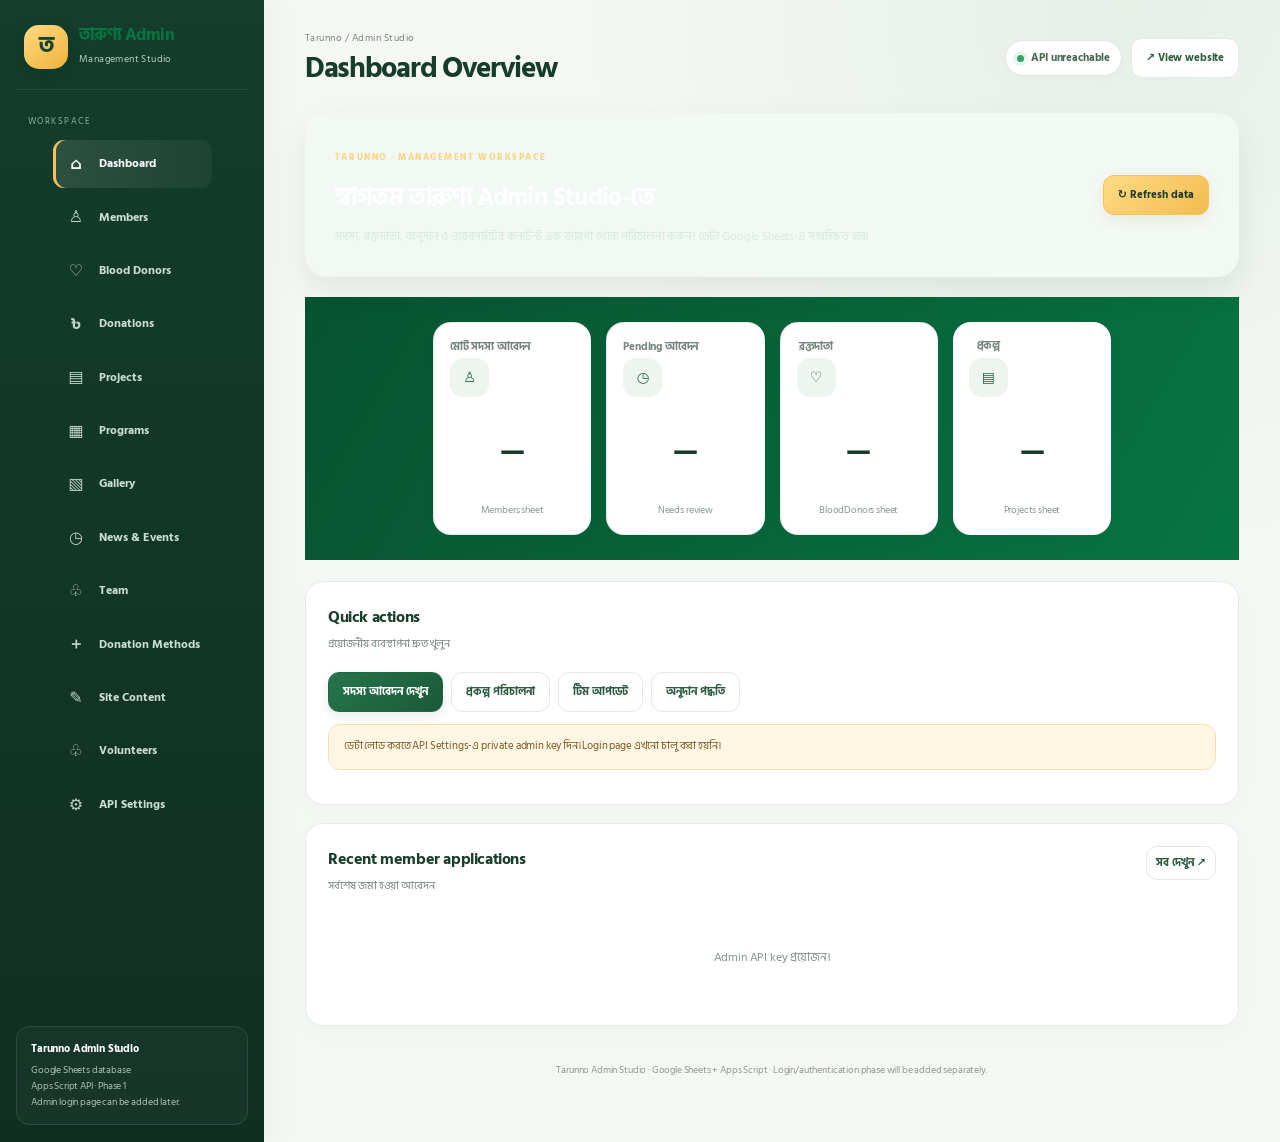
==== commit bd9f08c4: "Add files via upload" ====
--- a/admin/index.html
+++ b/admin/index.html
@@ -1,9 +1,259 @@
-<!doctype html><html lang="bn"><head><meta charset="utf-8"><meta name="viewport" content="width=device-width,initial-scale=1"><title>Tarunno Admin</title><link rel="stylesheet" href="../assets/css/style.css"><style>.admin-wrap{max-width:1050px;margin:auto;padding:35px 22px}.admin-top{display:flex;justify-content:space-between;align-items:center;gap:15px;flex-wrap:wrap}.admin-panel{background:#fff;border:1px solid var(--line);border-radius:18px;padding:22px;margin:20px 0}.admin-panel h2{color:var(--green)}.admin-actions{display:flex;flex-wrap:wrap;gap:10px}.admin-actions button{border:1px solid var(--line);background:#f4f6ef;border-radius:10px;padding:10px 15px;cursor:pointer;font-weight:700}.admin-result{white-space:pre-wrap;overflow-wrap:anywhere;background:#f7f8f4;padding:15px;border-radius:12px;max-height:380px;overflow:auto;font-size:13px}.warning{background:#fff4df;padding:14px;border-radius:12px;color:#724512}</style></head><body><header class="site-header"><a class="brand" href="../"><span class="brand-mark">ত</span><span><b>তারুণ্য Admin</b><small>Content connection checker</small></span></a><a class="btn outline" href="../">ওয়েবসাইট দেখুন</a></header><main class="admin-wrap"><div class="admin-top"><div><span class="eyebrow">ADMIN TOOLS</span><h1>Tarunno API Dashboard</h1></div><button class="btn primary" id="health">API পরীক্ষা করুন</button></div><div class="warning"><b>গুরুত্বপূর্ণ:</b> এটি প্রাথমিক API পরীক্ষা প্যানেল, নিরাপদ Admin Login বা content editor নয়। প্রকাশ্য ওয়েবসাইটে ব্যক্তিগত donor তথ্য দেখাবেন না।</div><section class="admin-panel"><h2>Google Sheets থেকে ডেটা দেখুন</h2><p>যে শিটটি পরীক্ষা করতে চান সেটি নির্বাচন করুন।</p><div class="admin-actions"><button data-sheet="Projects">Projects</button><button data-sheet="Programs">Programs</button><button data-sheet="Members">Members</button><button data-sheet="Gallery">Gallery</button><button data-sheet="SiteContent">SiteContent</button><button data-sheet="NewsEvents">NewsEvents</button></div><h3 id="resultTitle">ফলাফল</h3><pre class="admin-result" id="result">একটি বাটনে ক্লিক করুন।</pre></section><section class="admin-panel"><h2>Admin content editor</h2><p>Donation methods and About Us team profiles can be managed here. For safety, configure the <code>TARUNNO_ADMIN_KEY</code> Script Property in Apps Script before saving.</p><label>Admin key <input id="adminKey" type="password" autocomplete="current-password" placeholder="Enter admin key"></label><h3>Donation / Bank account</h3><div class="form-grid"><label>Method <select id="payMethod"><option>bKash</option><option>Nagad</option><option>Rocket</option><option>Bank</option></select></label><label>Account / Number <input id="payAccount" placeholder="Account number"></label><label>Account name / Bank details <input id="payName" placeholder="Account holder or bank name"></label><label>Status <select id="payStatus"><option value="active">Active</option><option value="inactive">Inactive</option></select></label></div><label>Record ID for edit/remove <input id="paymentId" placeholder="Leave blank to add"></label><button class="btn primary" id="savePayment">Save donation method</button><button class="btn outline" id="deletePayment">Remove by ID</button><pre class="admin-result" id="paymentResult">Donation methods result</pre><h3>Founder / Advisor / Executive Committee</h3><div class="form-grid"><label>Category <select id="teamCategory"><option value="Founder">Founder</option><option value="Advisor">Advisor</option><option value="Executive Committee">Executive Committee</option></select></label><label>Name <input id="teamName" placeholder="Full name"></label><label>Designation <input id="teamDesignation" placeholder="Designation"></label><label>Photo URL (optional) <input id="teamPhoto" placeholder="Existing public image URL"></label><label>Photo upload <input id="teamPhotoFile" type="file" accept="image/png,image/jpeg,image/webp"></label><label>Record ID for edit/remove <input id="teamId" placeholder="Leave blank to add"></label><label>Status <select id="teamStatus"><option value="active">Active</option><option value="inactive">Inactive</option></select></label></div><button class="btn primary" id="saveTeam">Save team member</button><button class="btn outline" id="deleteTeam">Remove by ID</button><pre class="admin-result" id="teamResult">Team member result</pre><p class="warning">For editing/removing, paste the existing record ID. Photo upload is stored in Google Drive by Apps Script; configure the script permissions before use.</p></section><section class="admin-panel"><h2>API URL</h2><p id="apiUrl"></p><p>কোনো ফলাফলে error এলে Apps Script-এর deployment এবং শিটের নাম/হেডার যাচাই করুন।</p></section></main><script src="../assets/js/config.js"></script><script>
-const API=(window.TARUNNO_CONFIG||{}).appsScriptUrl;const result=document.getElementById('result');document.getElementById('apiUrl').textContent=API||'API URL missing';async function check(action){result.textContent='লোড হচ্ছে…';document.getElementById('resultTitle').textContent='Result: '+action;try{const r=await fetch(API+(API.includes('?')?'&':'?')+'action='+encodeURIComponent(action));const data=await r.json();result.textContent=JSON.stringify(data,null,2)}catch(e){result.textContent='Request failed: '+e.message+'\nApps Script URL, deployment access, and browser CORS/redirect behavior পরীক্ষা করুন।'}}document.getElementById('health').addEventListener('click',()=>check('health'));document.querySelectorAll('[data-sheet]').forEach(b=>b.addEventListener('click',()=>check(b.dataset.sheet)));
+<!doctype html>
+<html lang="bn">
+<head>
+<meta charset="utf-8"><meta name="viewport" content="width=device-width,initial-scale=1">
+<title>Tarunno Admin Studio</title>
+<link rel="stylesheet" href="../assets/css/style.css">
+<style>
+:root{--g:#174b35;--g2:#246947;--red:#c94a3e;--gold:#f3b447;--bg:#f4f7f4;--line:#e1e9e2;--muted:#748278;--ink:#1e3025}
+*{box-sizing:border-box}body{margin:0;background:var(--bg);color:var(--ink);font-family:'Hind Siliguri','Manrope',sans-serif}
+button,input,select,textarea{font:inherit}button{cursor:pointer}
+.shell{min-height:100vh;display:grid;grid-template-columns:250px minmax(0,1fr)}
+.sidebar{background:#123d2b;color:#edf6ef;padding:23px 15px;display:flex;flex-direction:column;gap:27px}
+.brand{display:flex;align-items:center;gap:11px;padding:0 9px;color:#fff;text-decoration:none}.brandmark{width:42px;height:42px;border-radius:13px;background:var(--gold);color:#16452f;display:grid;place-items:center;font-size:23px;font-weight:900}.brand b{display:block;font-size:18px;line-height:1.15}.brand small{display:block;color:#b8d0c0;font-size:11px;margin-top:5px}
+.navtitle{font-size:10px;letter-spacing:.13em;color:#8eb19b;padding:0 12px;margin-bottom:8px;text-transform:uppercase}.nav{display:grid;gap:4px}.nav button{display:flex;align-items:center;gap:11px;text-align:left;border:0;background:transparent;color:#c9ded0;padding:11px 12px;border-radius:10px;font-size:13px;font-weight:650}.nav button:hover,.nav button.active{background:#ffffff18;color:#fff}.ni{width:23px;text-align:center;font-size:17px}.sidefoot{margin-top:auto;border:1px solid #ffffff22;border-radius:13px;padding:13px;color:#bcd0c2;font-size:11px;line-height:1.6}.sidefoot b{display:block;color:#fff;font-size:12px}
+.main{padding:25px clamp(15px,3vw,36px) 42px;min-width:0}.topbar{display:flex;justify-content:space-between;align-items:center;gap:16px;margin-bottom:25px}.crumb{color:var(--muted);font-size:11px}.topbar h1{font-size:27px;line-height:1.2;margin:5px 0 0;color:var(--g)}.topright{display:flex;gap:9px;align-items:center}.pill{display:inline-flex;align-items:center;gap:7px;background:#e7f5eb;color:#236c43;border:1px solid #cce8d4;border-radius:999px;padding:7px 10px;font-size:11px;font-weight:800}.dot{width:7px;height:7px;background:#31a366;border-radius:50%}.btn{border:1px solid var(--line);background:#fff;color:#2c5b40;border-radius:10px;padding:10px 13px;font-weight:750;font-size:12px;text-decoration:none;display:inline-flex;align-items:center;justify-content:center;gap:7px}.btn:hover{background:#f1f7f2}.btn.primary{background:var(--g2);border-color:var(--g2);color:#fff}.btn.gold{background:var(--gold);border-color:var(--gold);color:#203a2b}.btn.danger{color:#b63830;border-color:#f0d2cf;background:#fff9f8}.btn.small{padding:7px 9px;font-size:11px}
+.hero{background:linear-gradient(112deg,#164b35,#28714c);color:white;border-radius:19px;padding:24px 26px;display:flex;justify-content:space-between;align-items:center;gap:18px;margin-bottom:19px;position:relative;overflow:hidden}.hero:after{content:"";position:absolute;width:210px;height:210px;border:1px solid #ffffff20;border-radius:50%;right:13%;top:-125px;box-shadow:0 0 0 25px #ffffff07,0 0 0 50px #ffffff05}.eyebrow{font-size:10px;color:#ffd17a;letter-spacing:.13em;font-weight:850}.hero h2{font-size:23px;color:white;margin:5px 0}.hero p{font-size:13px;color:#d5e8da;margin:0;max-width:650px}.hero button{position:relative;z-index:1;white-space:nowrap}
+.stats{display:grid;grid-template-columns:repeat(4,minmax(0,1fr));gap:13px;margin-bottom:19px}.stat{background:white;border:1px solid var(--line);border-radius:15px;padding:16px;box-shadow:0 4px 14px #163c2705}.stathead{display:flex;justify-content:space-between;align-items:center;color:var(--muted);font-size:11px;font-weight:700}.staticon{width:35px;height:35px;border-radius:11px;background:#eaf4ed;color:var(--g2);display:grid;place-items:center;font-size:17px}.statvalue{font-size:25px;font-weight:850;color:#183d2b;margin-top:10px}.statnote{font-size:10px;color:#87958b;margin-top:3px}
+.panel{background:#fff;border:1px solid var(--line);border-radius:16px;padding:20px;margin-bottom:17px;box-shadow:0 4px 15px #153d2704}.panelhead{display:flex;align-items:flex-start;justify-content:space-between;gap:12px;margin-bottom:15px}.panel h2{font-size:17px;color:#193f2c;margin:0}.panel p.sub{font-size:12px;color:var(--muted);margin:5px 0 0}.grid2{display:grid;grid-template-columns:repeat(2,minmax(0,1fr));gap:13px}.notice{border-radius:11px;padding:12px 14px;font-size:12px;line-height:1.6;margin:12px 0}.notice.warn{background:#fff6e4;border:1px solid #f1dfb6;color:#7b5721}.notice.ok{background:#eaf7ee;border:1px solid #cde8d4;color:#256a41}.notice.error{background:#fff0ef;border:1px solid #f0cfcb;color:#a83a32}
+.field{display:grid;gap:6px;margin:10px 0}.field label{font-size:11px;font-weight:800;color:#405648}.field input,.field select,.field textarea{width:100%;min-width:0;border:1px solid #dbe5dd;border-radius:9px;background:#fcfdfc;padding:10px 11px;font-size:12px;color:#253a2d;outline:none}.field textarea{min-height:80px;resize:vertical}.field input:focus,.field select:focus,.field textarea:focus{border-color:#4b9568;box-shadow:0 0 0 3px #24694713}.field input[readonly]{background:#f1f4f1;color:#7b887f}
+.toolbar{display:flex;align-items:center;justify-content:space-between;gap:10px;flex-wrap:wrap;margin-bottom:13px}.toolsleft,.toolsright{display:flex;align-items:center;gap:8px;flex-wrap:wrap}.search{width:min(300px,65vw);border:1px solid var(--line);border-radius:10px;padding:10px 12px;font-size:12px;background:#fff}.tablewrap{overflow:auto;border:1px solid #e7ece7;border-radius:11px}table{width:100%;border-collapse:collapse;min-width:650px}th,td{text-align:left;border-bottom:1px solid #edf1ed;padding:11px 12px;font-size:11px;vertical-align:middle;max-width:240px}th{background:#f7faf7;color:#627368;font-weight:850;white-space:nowrap}td{color:#34483b;overflow-wrap:anywhere}tr:last-child td{border-bottom:0}.empty{padding:28px;text-align:center;color:#849188;font-size:12px}.badge{display:inline-flex;border-radius:999px;padding:4px 8px;font-size:10px;font-weight:800;background:#edf2ee;color:#68766d}.badge.pending{background:#fff2d7;color:#976819}.badge.active,.badge.approved{background:#e5f5e9;color:#267344}.badge.rejected,.badge.inactive{background:#ffefed;color:#b64037}.rowactions{display:flex;gap:5px;flex-wrap:wrap}
+.hidden{display:none!important}.footer{text-align:center;color:#8b9990;font-size:10px;padding:12px}.api-line{font-size:11px;color:#6b7e70;overflow-wrap:anywhere}
+@media(max-width:1050px){.shell{grid-template-columns:218px minmax(0,1fr)}.stats{grid-template-columns:repeat(2,minmax(0,1fr))}}
+@media(max-width:730px){.shell{display:block}.sidebar{padding:13px;gap:12px}.brand{padding:0 3px}.navtitle,.sidefoot{display:none}.nav{display:flex;overflow-x:auto;padding-bottom:3px}.nav button{white-space:nowrap;padding:9px 11px;font-size:11px}.main{padding:18px 12px 30px}.topbar{align-items:flex-start}.topbar h1{font-size:23px}.topright{flex-direction:column;align-items:flex-end}.hero{padding:20px;align-items:flex-start;flex-direction:column}.hero h2{font-size:20px}.stats{gap:8px}.stat{padding:12px}.statvalue{font-size:22px}.panel{padding:15px}.grid2{grid-template-columns:1fr}.panelhead{flex-direction:column}.toolbar{align-items:stretch}.search{width:100%}}
 
-async function postAdmin(action,data,target){const out=document.getElementById(target);out.textContent='Saving…';try{const r=await fetch(API,{method:'POST',headers:{'Content-Type':'text/plain;charset=utf-8'},body:JSON.stringify({action,data,adminKey:document.getElementById('adminKey').value})});const j=await r.json();out.textContent=JSON.stringify(j,null,2);if(!j.success)throw new Error(j.error||'Save failed');}catch(e){out.textContent+='\n'+e.message}}
-document.getElementById('savePayment').addEventListener('click',()=>postAdmin('saveDonationMethod',{id:document.getElementById('paymentId').value,method:document.getElementById('payMethod').value,account:document.getElementById('payAccount').value,accountName:document.getElementById('payName').value,status:document.getElementById('payStatus').value},'paymentResult'));
-document.getElementById('saveTeam').addEventListener('click',async()=>{let photoData='';const f=document.getElementById('teamPhotoFile').files[0];if(f){photoData=await new Promise((resolve,reject)=>{const r=new FileReader();r.onload=()=>resolve(r.result);r.onerror=reject;r.readAsDataURL(f)});}postAdmin('saveTeamMember',{id:document.getElementById('teamId').value,category:document.getElementById('teamCategory').value,name:document.getElementById('teamName').value,designation:document.getElementById('teamDesignation').value,photo:document.getElementById('teamPhoto').value,photoData,status:document.getElementById('teamStatus').value},'teamResult')});
-document.getElementById('deletePayment').addEventListener('click',()=>postAdmin('deleteDonationMethod',{id:document.getElementById('paymentId').value},'paymentResult'));
-document.getElementById('deleteTeam').addEventListener('click',()=>postAdmin('deleteTeamMember',{id:document.getElementById('teamId').value},'teamResult'));
-</script></body></html>
+/* Premium refresh: preserve existing admin features while refining the visual system */
+:root{--g:#163d2b;--g2:#226644;--red:#c94a3e;--gold:#f4c15d;--bg:#f5f7f4;--line:#e3e9e3;--muted:#77857c;--ink:#20342a}
+body{font-family:Inter,'Hind Siliguri','Manrope',system-ui,sans-serif;background:radial-gradient(ellipse at 88% 0%,#e6f0e7 0,transparent 34%),#f5f7f4;letter-spacing:-.01em}
+.shell{grid-template-columns:264px minmax(0,1fr)}
+.sidebar{padding:25px 16px 17px;background:linear-gradient(180deg,#143d2b 0%,#102f23 100%);box-shadow:8px 0 30px #163d2b0a;gap:25px}
+.brand{padding:0 8px 20px;border-bottom:1px solid #ffffff17}.brandmark{width:44px;height:44px;border-radius:15px;background:linear-gradient(145deg,#ffdb82,#efb23d);box-shadow:0 5px 16px #0002}.brand b{font-size:17px;letter-spacing:-.03em}.brand small{font-size:10px;letter-spacing:.04em}
+.navtitle{font-size:9px;letter-spacing:.16em;margin-bottom:10px}.nav{gap:5px}.nav button{position:relative;padding:11px 12px;border-radius:11px;font-size:12px;transition:background .18s,transform .18s,color .18s}.nav button:hover{background:#ffffff10;transform:translateX(2px)}.nav button.active{background:linear-gradient(90deg,#ffffff1c,#ffffff0b);color:#fff;box-shadow:inset 3px 0 #f4c15d}.ni{font-size:16px;opacity:.95}
+.sidefoot{border:1px solid #ffffff1b;background:#ffffff08;border-radius:14px;padding:14px;color:#a9c4b4;font-size:10px}.sidefoot b{font-size:11px;margin-bottom:4px}
+.main{padding:30px clamp(18px,3.2vw,44px) 46px;max-width:1800px;width:100%;margin:0 auto}.topbar{margin-bottom:27px}.crumb{font-size:10px;letter-spacing:.05em}.topbar h1{font-size:29px;letter-spacing:-.045em;font-weight:800}.pill{background:#fff;border-color:#dfe8df;color:#486652;padding:8px 11px;box-shadow:0 2px 8px #173e2a06}.dot{box-shadow:0 0 0 4px #31a3661b}.btn{border-radius:11px;padding:10px 14px;font-size:11px;transition:transform .15s,box-shadow .15s,background .15s}.btn:hover{transform:translateY(-1px);box-shadow:0 5px 14px #1b50310e}.btn.primary{background:linear-gradient(135deg,#26754a,#1b5938);box-shadow:0 5px 12px #1b59381a}.btn.gold{background:linear-gradient(135deg,#ffdb83,#f2bc4f);box-shadow:0 5px 14px #9c6b1618}
+.hero{border-radius:22px;padding:29px 30px;background:linear-gradient(115deg,#143d2b 0%,#1e6040 63%,#2b7650 100%);box-shadow:0 14px 32px #163e2b16;margin-bottom:20px;min-height:156px}.hero:after{width:250px;height:250px;right:10%;top:-155px;box-shadow:0 0 0 32px #ffffff06,0 0 0 64px #ffffff04}.eyebrow{font-size:9px;letter-spacing:.17em}.hero h2{font-size:25px;letter-spacing:-.035em;margin:8px 0}.hero p{font-size:12px;line-height:1.8;color:#d7e9dd;max-width:600px}
+.stats{gap:15px;margin-bottom:21px}.stat{border:1px solid #e6ebe5;border-radius:18px;padding:19px 18px;box-shadow:0 6px 22px #153d2705;transition:transform .18s,box-shadow .18s}.stat:hover{transform:translateY(-2px);box-shadow:0 12px 26px #153d270b}.stathead{font-size:11px;line-height:1.5}.staticon{width:39px;height:39px;border-radius:13px;background:#edf5ee;font-size:18px}.statvalue{font-size:30px;letter-spacing:-.05em;margin-top:12px}.statnote{font-size:10px;margin-top:5px}
+.panel{border-radius:18px;padding:22px;border-color:#e5ebe5;box-shadow:0 6px 24px #153d2705;margin-bottom:18px}.panelhead{margin-bottom:18px}.panel h2{font-size:16px;letter-spacing:-.025em}.panel p.sub{font-size:11px;line-height:1.65}.notice{border-radius:12px;font-size:11px;line-height:1.8;padding:12px 15px}.field{gap:7px;margin:13px 0}.field label{font-size:11px}.field input,.field select,.field textarea,.search{border-radius:11px;border-color:#dfe7df;background:#fbfcfb;padding:11px 13px;font-size:12px;transition:border-color .15s,box-shadow .15s}.field input:focus,.field select:focus,.field textarea:focus,.search:focus{border-color:#5c9b72;box-shadow:0 0 0 4px #26754a10}.tablewrap{border-radius:13px;border-color:#e7ece7}table{min-width:680px}th,td{padding:13px 14px;font-size:11px}th{background:#f7f9f6;letter-spacing:.015em}tbody tr:hover td{background:#fbfdfb}.badge{padding:5px 9px}.empty{padding:34px 20px;line-height:1.8}.footer{padding:18px;font-size:10px}
+@media(min-width:1400px){.stats{gap:17px}.stat{padding:21px}.hero{padding:32px 34px}}
+@media(max-width:1050px){.shell{grid-template-columns:226px minmax(0,1fr)}.main{padding:24px 20px 36px}}
+@media(max-width:730px){.sidebar{padding:12px;gap:12px}.brand{padding:0 3px 12px}.brandmark{width:38px;height:38px;border-radius:12px}.nav{gap:5px}.nav button{border-radius:9px}.main{padding:17px 12px 28px}.topbar{margin-bottom:18px}.topbar h1{font-size:23px}.hero{border-radius:17px;padding:21px;min-height:0}.hero h2{font-size:20px;line-height:1.4}.stats{gap:9px}.stat{border-radius:14px;padding:12px}.stathead{font-size:10px}.staticon{width:30px;height:30px;border-radius:10px}.statvalue{font-size:24px}.panel{border-radius:15px;padding:15px}.tablewrap{border-radius:10px}}
+@media(prefers-reduced-motion:reduce){*,*:before,*:after{transition:none!important;scroll-behavior:auto!important}}
+
+</style>
+</head>
+<body>
+<div class="shell">
+<aside class="sidebar">
+ <a class="brand" href="../"><span class="brandmark">ত</span><span><b>তারুণ্য Admin</b><small>Management Studio</small></span></a>
+ <div><div class="navtitle">Workspace</div><nav class="nav" id="nav">
+  <button class="active" data-view="dashboard"><span class="ni">⌂</span>Dashboard</button>
+  <button data-view="Members"><span class="ni">♙</span>Members</button>
+  <button data-view="BloodDonors"><span class="ni">♡</span>Blood Donors</button>
+  <button data-view="Donations"><span class="ni">৳</span>Donations</button>
+  <button data-view="Projects"><span class="ni">▤</span>Projects</button>
+  <button data-view="Programs"><span class="ni">▦</span>Programs</button>
+  <button data-view="Gallery"><span class="ni">▧</span>Gallery</button>
+  <button data-view="NewsEvents"><span class="ni">◷</span>News & Events</button>
+  <button data-view="TeamMembers"><span class="ni">♧</span>Team</button>
+  <button data-view="DonationMethods"><span class="ni">＋</span>Donation Methods</button>
+  <button data-view="SiteContent"><span class="ni">✎</span>Site Content</button>
+  <button data-view="Volunteers"><span class="ni">♧</span>Volunteers</button>
+  <button data-view="settings"><span class="ni">⚙</span>API Settings</button>
+ </nav></div>
+ <div class="sidefoot"><b>Tarunno Admin Studio</b>Google Sheets database<br>Apps Script API · Phase 1<br>Admin login page can be added later.</div>
+</aside>
+<main class="main">
+ <header class="topbar"><div><div class="crumb">Tarunno / Admin Studio</div><h1 id="pageTitle">Dashboard Overview</h1></div><div class="topright"><span class="pill"><span class="dot"></span><span id="apiStatus">API not checked</span></span><a class="btn" href="../">↗ View website</a></div></header>
+ <section id="dashboardView">
+  <div class="hero"><div><div class="eyebrow">TARUNNO · MANAGEMENT WORKSPACE</div><h2>স্বাগতম তারুণ্য Admin Studio-তে</h2><p>সদস্য, রক্তদাতা, অনুদান ও ওয়েবসাইটের কনটেন্ট এক জায়গা থেকে পরিচালনা করুন। ডেটা Google Sheets-এ সংরক্ষিত হবে।</p></div><button class="btn gold" id="refreshDashboard">↻ Refresh data</button></div>
+  <div class="stats">
+   <div class="stat"><div class="stathead">মোট সদস্য আবেদন <span class="staticon">♙</span></div><div class="statvalue" id="countMembers">—</div><div class="statnote">Members sheet</div></div>
+   <div class="stat"><div class="stathead">Pending আবেদন <span class="staticon">◷</span></div><div class="statvalue" id="countPending">—</div><div class="statnote">Needs review</div></div>
+   <div class="stat"><div class="stathead">রক্তদাতা <span class="staticon">♡</span></div><div class="statvalue" id="countDonors">—</div><div class="statnote">BloodDonors sheet</div></div>
+   <div class="stat"><div class="stathead">প্রকল্প <span class="staticon">▤</span></div><div class="statvalue" id="countProjects">—</div><div class="statnote">Projects sheet</div></div>
+  </div>
+  <div class="panel"><div class="panelhead"><div><h2>Quick actions</h2><p class="sub">প্রয়োজনীয় ব্যবস্থাপনা দ্রুত খুলুন</p></div></div><div class="toolsleft"><button class="btn primary" data-goto="Members">সদস্য আবেদন দেখুন</button><button class="btn" data-goto="Projects">প্রকল্প পরিচালনা</button><button class="btn" data-goto="TeamMembers">টিম আপডেট</button><button class="btn" data-goto="DonationMethods">অনুদান পদ্ধতি</button></div><div id="dashboardNotice" class="notice warn">ডেটা লোড করতে API Settings-এ private admin key দিন। Login page এখনো চালু করা হয়নি।</div></div>
+  <div class="panel"><div class="panelhead"><div><h2>Recent member applications</h2><p class="sub">সর্বশেষ জমা হওয়া আবেদন</p></div><button class="btn small" data-goto="Members">সব দেখুন ↗</button></div><div id="recentMembers" class="empty">Admin API key প্রয়োজন।</div></div>
+ </section>
+ <section id="dataView" class="hidden">
+  <div class="panel">
+   <div class="panelhead"><div><h2 id="tableTitle">Records</h2><p class="sub" id="tableSub">Google Sheets records</p></div><button class="btn primary" id="newRecord">＋ নতুন রেকর্ড</button></div>
+   <div class="toolbar"><div class="toolsleft"><input class="search" id="searchRows" placeholder="Search records…"><button class="btn" id="reloadRows">↻ Refresh</button></div><div class="toolsright"><span id="recordCount" class="sub"></span></div></div>
+   <div id="tableArea" class="tablewrap"><div class="empty">API Settings থেকে admin key দিয়ে Load করুন।</div></div>
+  </div>
+  <div class="panel hidden" id="editorPanel"><div class="panelhead"><div><h2 id="editorTitle">Edit record</h2><p class="sub">পরিবর্তন Google Sheets-এ save হবে</p></div><button class="btn" id="cancelEdit">✕ Close</button></div><form id="recordForm"><div id="formFields" class="grid2"></div><div class="toolsleft"><button class="btn primary" type="submit">Save to Google Sheets</button><button class="btn" type="button" id="cancelEdit2">Cancel</button></div></form><div id="saveNotice"></div></div>
+ </section>
+ <section id="settingsView" class="hidden">
+  <div class="panel"><div class="panelhead"><div><h2>Apps Script connection</h2><p class="sub">Website API URL এবং backend access configuration</p></div></div>
+   <div class="field"><label>Apps Script Web App URL</label><input id="apiInput" readonly></div><div class="api-line">URL comes from assets/js/config.js. Do not paste the spreadsheet URL here.</div>
+   <div class="field"><label>Private Admin API Key</label><input type="password" id="adminKeyInput" autocomplete="off" placeholder="Enter the Script Property value"></div>
+   <div class="toolsleft"><button class="btn primary" id="connectBtn">Connect & test access</button><button class="btn" id="clearKeyBtn">Clear key</button></div>
+   <div id="connectionNotice" class="notice warn">Admin API key এই browser tab-এর memory-তে থাকবে; reload করলে আবার দিতে হবে। এটি login system নয়।</div>
+  </div>
+  <div class="panel"><h2>Google Apps Script setup</h2><p class="sub">একবার setup না করলে Admin CRUD কাজ করবে না।</p><ol style="font-size:12px;line-height:1.9;color:#52665a;padding-left:20px"><li>Google Sheet-এর linked Apps Script খুলুন।</li><li>ZIP-এর <code>codegs/Code.gs</code> দিয়ে পুরোনো কোড replace করুন, save করুন।</li><li>Script Properties-এ <code>TARUNNO_ADMIN_KEY</code> নামে private key যোগ করুন।</li><li><code>setupTarunnoSheets()</code> একবার run করুন; অনুমতি চাইলে authorize করুন।</li><li>Deploy → Manage deployments → Edit → New version → Deploy করুন।</li><li>এখানে একই key দিয়ে Connect করুন।</li></ol><div class="notice warn">কোনো key না সেট করলে admin read/write বন্ধ থাকবে। Admin panel public website-এ দৃশ্যমান হলেও data mutation backend key ছাড়া সম্ভব নয়।</div></div>
+ </section>
+ <div class="footer">Tarunno Admin Studio · Google Sheets + Apps Script · Login/authentication phase will be added separately.</div>
+</main></div>
+<script src="../assets/js/config.js"></script>
+<script>
+(function(){
+const API=(window.TARUNNO_CONFIG||{}).appsScriptUrl||"";
+const $=id=>document.getElementById(id);
+const SHEET_META={
+ Members:{title:"Members & Applications",desc:"Membership applications and approved member records",label:"Members"},
+ BloodDonors:{title:"Blood Donors",desc:"Donor registration and contact-consent records",label:"Blood Donors"},
+ Donations:{title:"Donations",desc:"Donation submissions and verification status",label:"Donations"},
+ Projects:{title:"Projects",desc:"Website projects and impact stories",label:"Projects"},
+ Programs:{title:"Programs",desc:"Programs and activities",label:"Programs"},
+ Gallery:{title:"Gallery",desc:"Website gallery items",label:"Gallery"},
+ NewsEvents:{title:"News & Events",desc:"News and event content",label:"News & Events"},
+ TeamMembers:{title:"Team Management",desc:"Founder, advisors and executive committee",label:"Team"},
+ DonationMethods:{title:"Donation Methods",desc:"bKash, Nagad, Rocket and bank details",label:"Donation Methods"},
+ SiteContent:{title:"Website Content",desc:"Bengali and English site text",label:"Site Content"},
+ Volunteers:{title:"Volunteers",desc:"Volunteer registrations",label:"Volunteers"}
+};
+let adminKey="", currentSheet="", currentRows=[], currentHeaders=[], editingId="", editingOriginal={};
+$("apiInput").value=API||"API URL missing";
+function showNotice(target,msg,type="warn"){const el=typeof target==="string"?$(target):target;if(!el)return;el.className="notice "+type;el.textContent=msg;}
+function statusText(){ $("apiStatus").textContent=adminKey?"Admin key entered":"API not checked"; }
+function switchView(view){
+ document.querySelectorAll("#nav button").forEach(b=>b.classList.toggle("active",b.dataset.view===view));
+ $("dashboardView").classList.toggle("hidden",view!=="dashboard");
+ $("dataView").classList.toggle("hidden",!SHEET_META[view]);
+ $("settingsView").classList.toggle("hidden",view!=="settings");
+ $("pageTitle").textContent=view==="dashboard"?"Dashboard Overview":view==="settings"?"API Settings":(SHEET_META[view]||{}).title||view;
+ if(SHEET_META[view]){currentSheet=view; $("tableTitle").textContent=SHEET_META[view].title;$("tableSub").textContent=SHEET_META[view].desc;loadSheet(view);}
+ if(view==="dashboard") refreshDashboard();
+}
+document.querySelectorAll("#nav button").forEach(b=>b.addEventListener("click",()=>switchView(b.dataset.view)));
+document.querySelectorAll("[data-goto]").forEach(b=>b.addEventListener("click",()=>switchView(b.dataset.goto)));
+async function apiPost(action,data={}){
+ if(!API)throw new Error("Apps Script URL is missing in assets/js/config.js");
+ const response=await fetch(API,{method:"POST",headers:{"Content-Type":"text/plain;charset=utf-8"},body:JSON.stringify({action,data,adminKey})});
+ let result;try{result=await response.json()}catch(e){throw new Error("Apps Script returned a non-JSON response. Check deployment and URL.");}
+ if(!result.success)throw new Error(result.message||result.error||"Request failed");
+ return result;
+}
+async function checkHealth(){
+ if(!API){$("apiStatus").textContent="URL missing";showNotice("connectionNotice","Apps Script URL missing. Check assets/js/config.js.","error");return false;}
+ try{const r=await fetch(API+"?action=health");const j=await r.json();if(!j.success)throw new Error(j.error||"Health check failed");$("apiStatus").textContent="API online";return true;}
+ catch(e){$("apiStatus").textContent="API unreachable";showNotice("connectionNotice","API connection failed: "+e.message,"error");return false;}
+}
+$("connectBtn").addEventListener("click",async()=>{
+ adminKey=$("adminKeyInput").value.trim();
+ if(!adminKey){showNotice("connectionNotice","Private admin key লিখুন।","warn");return;}
+ $("connectBtn").disabled=true;$("connectBtn").textContent="Connecting…";
+ try{await apiPost("adminListSheet",{sheet:"Members"});showNotice("connectionNotice","Admin API connected. Protected Google Sheets data is available.","ok");$("apiStatus").textContent="Connected";await refreshDashboard();if(currentSheet)await loadSheet(currentSheet);}
+ catch(e){adminKey="";showNotice("connectionNotice","Connection failed: "+e.message,"error");$("apiStatus").textContent="Access denied";}
+ finally{$("connectBtn").disabled=false;$("connectBtn").textContent="Connect & test access";}
+});
+$("clearKeyBtn").addEventListener("click",()=>{adminKey="";$("adminKeyInput").value="";$("apiStatus").textContent="Key cleared";showNotice("connectionNotice","Admin key cleared from this tab.","warn");});
+async function getSheet(sheet){return await apiPost("adminListSheet",{sheet});}
+function fieldLabel(k){return ({id:"Record ID",key:"Content key",titleBn:"Title (বাংলা)",titleEn:"Title (English)",descriptionBn:"Description (বাংলা)",descriptionEn:"Description (English)",image:"Image URL",imageUrl:"Image URL",projectId:"Project ID",eventDate:"Event date",date:"Date",name:"Name",role:"Role",category:"Category",photo:"Photo URL",bioBn:"Bio (বাংলা)",bioEn:"Bio (English)",status:"Status",phone:"Phone",email:"Email",bloodGroup:"Blood group",gender:"Gender",dateOfBirth:"Date of birth",address:"Address",skills:"Skills",membershipNumber:"Membership number",language:"Language",approvedAt:"Approved at",district:"District",upazila:"Upazila",lastDonation:"Last donation",consent:"Contact consent",donorName:"Donor name",method:"Payment method",amount:"Amount",transactionId:"Transaction ID",account:"Account / Number",accountName:"Account name / Bank details",updatedAt:"Updated at",createdAt:"Created at",bn:"Text (বাংলা)",en:"Text (English)"}[k]||k); }
+function safe(v){return String(v==null?"":v).replace(/[&<>"']/g,c=>({"&":"&amp;","<":"&lt;",">":"&gt;",'"':"&quot;","'":"&#39;"}[c]));}
+function statusBadge(v){const s=String(v||"").toLowerCase();const cls=["pending","active","approved","rejected","inactive"].includes(s)?s:"";return '<span class="badge '+cls+'">'+safe(v||"—")+'</span>';}
+function displayValue(k,v){if(k==="status")return statusBadge(v);if(k==="photo"&&v)return '<a target="_blank" rel="noopener" href="'+safe(v)+'">View image ↗</a>';if(String(v||"").startsWith("data:image/"))return "Image data";let s=String(v==null?"":v);return safe(s.length>120?s.slice(0,117)+"…":s)||"—";}
+function tableColumns(headers,rows){
+ const preferred=["key","id","name","titleBn","titleEn","category","role","method","account","donorName","bloodGroup","district","upazila","amount","transactionId","status","createdAt","membershipNumber"];
+ const cols=preferred.filter(k=>headers.includes(k));
+ headers.forEach(k=>{if(cols.length<7&&!cols.includes(k)&&!["photo","bioBn","bioEn","descriptionBn","descriptionEn","address","skills","email","phone","updatedAt","approvedAt","dateOfBirth","consent","gender","language"].includes(k))cols.push(k);});
+ return cols.slice(0,7);
+}
+function renderTable(){
+ const area=$("tableArea"),q=$("searchRows").value.toLowerCase();
+ const filtered=currentRows.filter(row=>Object.keys(row).some(k=>String(row[k]||"").toLowerCase().includes(q)));
+ $("recordCount").textContent=filtered.length+" record(s)";
+ if(!filtered.length){area.innerHTML='<div class="empty">'+(currentRows.length?"No matching records.":"No records found in this sheet.")+'</div>';return;}
+ const cols=tableColumns(currentHeaders,filtered);
+ let html='<table><thead><tr>'+cols.map(k=>'<th>'+safe(fieldLabel(k))+'</th>').join("")+'<th>Actions</th></tr></thead><tbody>';
+ filtered.forEach(row=>{
+ const id=String(row.id||row.key||"");
+ html+='<tr>'+cols.map(k=>'<td>'+displayValue(k,row[k])+'</td>').join("")+'<td><div class="rowactions"><button class="btn small" data-edit="'+safe(id)+'">Edit</button>';
+ if(currentSheet==="Members"&&String(row.status||"").toLowerCase()==="pending")html+='<button class="btn small primary" data-approve="'+safe(id)+'">Approve</button>';
+ html+='<button class="btn small danger" data-delete="'+safe(id)+'">Delete</button></div></td></tr>';
+ });
+ html+='</tbody></table>';area.innerHTML=html;
+ area.querySelectorAll("[data-edit]").forEach(b=>b.addEventListener("click",()=>openEditor(b.dataset.edit)));
+ area.querySelectorAll("[data-delete]").forEach(b=>b.addEventListener("click",()=>deleteRecord(b.dataset.delete)));
+ area.querySelectorAll("[data-approve]").forEach(b=>b.addEventListener("click",()=>approveMember(b.dataset.approve)));
+}
+async function loadSheet(sheet){
+ if(!adminKey){$("tableArea").innerHTML='<div class="empty">API Settings-এ private admin key দিয়ে Connect করুন।</div>';return;}
+ $("tableArea").innerHTML='<div class="empty">Loading Google Sheets records…</div>';
+ try{const res=await getSheet(sheet);currentRows=res.data||[];currentHeaders=(res.headers||[]).filter(Boolean);renderTable();}
+ catch(e){$("tableArea").innerHTML='<div class="empty">Load failed: '+safe(e.message)+'</div>';}
+}
+$("reloadRows").addEventListener("click",()=>loadSheet(currentSheet));
+$("searchRows").addEventListener("input",renderTable);
+$("newRecord").addEventListener("click",()=>openEditor(""));
+function openEditor(id){
+ editingId=id||"";editingOriginal=id?currentRows.find(r=>String(r.id||r.key||"")===String(id))||{}:{};
+ $("editorTitle").textContent=id?"Edit record":"Create new record";$("saveNotice").innerHTML="";
+ const fields=$("formFields");fields.innerHTML="";
+ currentHeaders.forEach(k=>{
+ if(["updatedAt","createdAt","approvedAt","membershipNumber"].includes(k))return;
+ const value=editingOriginal[k]||"";
+ const wrap=document.createElement("div");wrap.className="field";
+ const label=document.createElement("label");label.textContent=fieldLabel(k);wrap.appendChild(label);
+ let input;
+ if(k==="status"){
+  input=document.createElement("select");
+  const options=currentSheet==="Members"?["pending","approved","active","rejected","inactive"]:currentSheet==="BloodDonors"?["active","inactive","pending","rejected"]:["active","inactive","pending","approved","rejected","verified","completed"];
+  options.forEach(v=>{const o=document.createElement("option");o.value=v;o.textContent=v;input.appendChild(o);});
+  input.value=value||(currentSheet==="Members"?"pending":currentSheet==="BloodDonors"?"active":"active");
+ }else if(k==="consent"){
+  input=document.createElement("select");["true","false"].forEach(v=>{const o=document.createElement("option");o.value=v;o.textContent=v;input.appendChild(o);});input.value=value||"false";
+ }else if(["descriptionBn","descriptionEn","bioBn","bioEn","address","skills","bn","en"].includes(k)){
+  input=document.createElement("textarea");input.value=value;
+ }else{
+  input=document.createElement("input");input.value=value;
+  if(["id","key"].includes(k)){input.readOnly=!!id;input.placeholder=id?"Existing identifier":"Generated automatically if blank";}
+  if(["date","eventDate","lastDonation","dateOfBirth"].includes(k))input.type="text";
+  if(["amount"].includes(k))input.type="number";
+ }
+ input.name=k;input.dataset.field=k;
+ if(["id","key"].includes(k)&&id)input.readOnly=true;
+ wrap.appendChild(input);fields.appendChild(wrap);
+ });
+ $("editorPanel").classList.remove("hidden");$("editorPanel").scrollIntoView({behavior:"smooth",block:"start"});
+}
+$("cancelEdit").addEventListener("click",()=> $("editorPanel").classList.add("hidden"));
+$("cancelEdit2").addEventListener("click",()=> $("editorPanel").classList.add("hidden"));
+$("recordForm").addEventListener("submit",async e=>{
+ e.preventDefault();if(!adminKey){showNotice("saveNotice","API Settings-এ admin key দিয়ে connect করুন।","error");return;}
+ const record={};$("formFields").querySelectorAll("[data-field]").forEach(el=>record[el.dataset.field]=el.value.trim());
+ const saveBtn=$("recordForm").querySelector('[type="submit"]');saveBtn.disabled=true;saveBtn.textContent="Saving…";
+ try{const res=await apiPost("adminSaveRecord",{sheet:currentSheet,id:editingId,key:editingId,record});showNotice("saveNotice","Saved successfully to Google Sheets. "+(res.created?"New record created.":"Record updated."),"ok");await loadSheet(currentSheet);$("editorPanel").classList.add("hidden");if(currentSheet==="Members"||currentSheet==="BloodDonors"||currentSheet==="Projects")refreshDashboard();}
+ catch(err){showNotice("saveNotice","Save failed: "+err.message,"error");}
+ finally{saveBtn.disabled=false;saveBtn.textContent="Save to Google Sheets";}
+});
+async function deleteRecord(id){
+ if(!id){alert("Record ID is missing; this row cannot be deleted safely.");return;}
+ if(!confirm("এই রেকর্ডটি Google Sheets থেকে স্থায়ীভাবে মুছে ফেলবেন?"))return;
+ try{await apiPost("adminDeleteRecord",{sheet:currentSheet,id,key:id});await loadSheet(currentSheet);showNotice("dashboardNotice","Record deleted from "+currentSheet+".","ok");}
+ catch(e){alert("Delete failed: "+e.message);}
+}
+async function approveMember(id){
+ if(!confirm("এই সদস্য আবেদন অনুমোদন করবেন? Membership number/email workflow চালু হবে।"))return;
+ try{const r=await apiPost("adminApproveMember",{sheet:"Members",id});await loadSheet("Members");showNotice("dashboardNotice",r.message||"Member approved.","ok");await refreshDashboard();}
+ catch(e){alert("Approval failed: "+e.message);}
+}
+async function refreshDashboard(){
+ if(!adminKey){$("dashboardNotice").textContent="ডেটা লোড করতে API Settings-এ private admin key দিন। Login page এখনো চালু করা হয়নি।";$("recentMembers").textContent="Admin API key প্রয়োজন।";return;}
+ $("dashboardNotice").textContent="Loading dashboard data…";
+ try{
+  const [members,donors,projects]=await Promise.all([getSheet("Members"),getSheet("BloodDonors"),getSheet("Projects")]);
+  const m=members.data||[],d=donors.data||[],p=projects.data||[];
+  $("countMembers").textContent=m.length;$("countPending").textContent=m.filter(x=>String(x.status||"").toLowerCase()==="pending").length;$("countDonors").textContent=d.length;$("countProjects").textContent=p.length;
+  const recent=m.slice().reverse().slice(0,5);
+  if(!recent.length)$("recentMembers").innerHTML='<div class="empty">No member applications found.</div>';
+  else $("recentMembers").innerHTML='<div class="tablewrap"><table><thead><tr><th>Name</th><th>Phone</th><th>Submitted</th><th>Status</th><th>Action</th></tr></thead><tbody>'+recent.map(r=>'<tr><td>'+safe(r.name||"—")+'</td><td>'+safe(r.phone||"—")+'</td><td>'+safe(r.createdAt||"—")+'</td><td>'+statusBadge(r.status)+'</td><td><button class="btn small" data-member-open="'+safe(r.id||"")+'">Open</button></td></tr>').join("")+'</tbody></table></div>';
+  $("recentMembers").querySelectorAll("[data-member-open]").forEach(b=>b.addEventListener("click",()=>switchView("Members")));
+  showNotice("dashboardNotice","Dashboard connected. Data is being read from Google Sheets.","ok");$("apiStatus").textContent="Connected";
+ }catch(e){showNotice("dashboardNotice","Dashboard load failed: "+e.message,"error");}
+}
+$("refreshDashboard").addEventListener("click",refreshDashboard);
+checkHealth();
+})();
+</script>
+</body></html>
--- a/assets/css/style.css
+++ b/assets/css/style.css
@@ -85,3 +85,79 @@
 .blood-section #donorRegistrationWrap{grid-column:1/-1}
 @media(max-width:850px){.site-header{gap:9px;padding:10px 14px}.header-donate{padding:9px 12px;font-size:12px}.site-header:before{right:0;width:180px;opacity:.14}.hero-cta-split .btn{min-width:0;max-width:45%;}.blood-section{padding-inline:18px}}
 @media(max-width:560px){.site-header{display:flex!important;flex-wrap:wrap;align-items:center;gap:8px}.site-header .brand{order:1}.site-header .menu-toggle{order:2;margin-left:auto}.site-header .header-donate{order:3;padding:8px 11px;font-size:12px}.site-header .lang-btn{order:4;padding:8px 10px}.site-header nav{order:5;flex-basis:100%;width:100%}.hero-banner-only{min-height:250px!important;padding:16px 12px 18px!important}.hero-cta-split{justify-content:space-between!important;gap:10px!important}.hero-cta-split .btn{width:calc(50% - 5px)!important;max-width:none;min-width:0;padding:12px 8px;font-size:11px;white-space:normal;text-align:center}.hero-cta-split .btn:first-child{margin:0 auto 0 0!important}.hero-cta-split .donor-cta{margin:0 0 0 auto!important}.blood-section .form-card{width:100%;padding:18px}.blood-section .form-grid{grid-template-columns:1fr}}
+/* Mobile-first repair: keep the full Tarunno banner visible and prevent header overflow */
+@media (max-width: 600px) {
+  html, body { width:100%; max-width:100%; overflow-x:hidden; }
+  .site-header { display:flex!important; flex-wrap:wrap!important; align-items:center!important; gap:8px!important; padding:10px 12px!important; min-height:0!important; }
+  .site-header .brand { order:1!important; flex:1 1 calc(100% - 52px)!important; min-width:0!important; max-width:calc(100% - 52px)!important; gap:8px!important; }
+  .site-header .brand-logo { width:42px!important; height:42px!important; flex:0 0 42px!important; }
+  .site-header .brand-wordmark b { font-size:21px!important; white-space:nowrap; }
+  .site-header .brand-wordmark small { font-size:10px!important; white-space:nowrap; }
+  .site-header .menu-toggle { display:grid!important; place-items:center; order:2!important; flex:0 0 42px!important; width:42px!important; height:42px!important; padding:0!important; margin:0!important; border-radius:12px!important; }
+  .site-header .header-donate { order:3!important; flex:0 0 auto!important; margin:0 0 0 auto!important; padding:8px 13px!important; font-size:13px!important; }
+  .site-header .lang-btn { order:4!important; flex:0 0 auto!important; padding:8px 12px!important; font-size:13px!important; }
+  .site-header nav { order:5!important; display:none; flex:1 0 100%!important; width:100%!important; max-width:100%!important; padding:8px 0 4px!important; gap:2px!important; }
+  .site-header nav.open { display:flex!important; }
+  .site-header nav a { display:block; padding:10px 12px!important; font-size:15px!important; border-radius:10px!important; }
+  .site-header:before { right:0!important; width:145px!important; opacity:.10!important; }
+  /* Natural image ratio on phones: no cover-cropping of the logo or artwork. */
+  .hero-banner-only { display:flex!important; flex-direction:column!important; align-items:stretch!important; justify-content:flex-start!important; gap:0!important; width:100%!important; height:auto!important; min-height:0!important; max-height:none!important; padding:0!important; overflow:hidden!important; background:#f5f8ef!important; }
+  .hero-banner-only .hero-banner { display:block!important; position:relative!important; inset:auto!important; z-index:0!important; width:100%!important; height:auto!important; aspect-ratio:8 / 3!important; object-fit:contain!important; object-position:center center!important; opacity:1!important; }
+  .hero-banner-only:after { display:none!important; }
+  .hero-cta-only, .hero-cta-split { position:relative!important; z-index:2!important; display:flex!important; width:100%!important; max-width:none!important; flex-direction:row!important; justify-content:space-between!important; align-items:stretch!important; flex-wrap:nowrap!important; gap:10px!important; margin:0!important; padding:12px!important; background:#f5f8ef!important; }
+  .hero-cta-split .btn, .hero-cta-only .btn { flex:1 1 50%!important; width:50%!important; max-width:none!important; min-width:0!important; margin:0!important; padding:12px 8px!important; font-size:12px!important; line-height:1.35!important; white-space:normal!important; text-align:center!important; }
+  .stats { grid-template-columns:repeat(3,minmax(0,1fr))!important; padding:18px 8px!important; }
+  .stats div { min-width:0!important; padding:8px 4px!important; overflow-wrap:anywhere; }
+  .stats strong { font-size:23px!important; }
+  .stats span { font-size:11px!important; line-height:1.35!important; }
+  .section { padding:42px 18px!important; }
+  .section-heading { display:flex!important; flex-direction:column!important; align-items:flex-start!important; gap:12px!important; }
+  .section h2, .contact-band h2 { font-size:clamp(27px,7vw,34px)!important; overflow-wrap:anywhere; }
+  .card-grid, .gallery-grid { grid-template-columns:minmax(0,1fr)!important; }
+  .content-card, .gallery-item, .form-card { min-width:0!important; width:100%!important; }
+  .form-card { padding:16px!important; }
+  .form-grid, .donor-search-form, .membership-apply, .blood-section, .volunteer-section, .donation-section { grid-template-columns:minmax(0,1fr)!important; }
+  .donor-search-form { gap:12px!important; }
+  .blood-section { padding:28px 16px!important; }
+  .blood-section > *, .membership-apply > * { min-width:0!important; width:100%!important; }
+  .blood-section .form-card { margin-inline:auto!important; }
+  .footer-main { grid-template-columns:minmax(0,1fr)!important; padding:30px 20px!important; gap:22px!important; }
+  .footer-bottom { display:flex!important; flex-direction:column!important; align-items:flex-start!important; gap:8px!important; padding:14px 20px!important; overflow-wrap:anywhere; }
+  img { max-width:100%; }
+  input, select, textarea, button { max-width:100%; }
+}
+@media (min-width:601px) and (max-width:850px) {
+  .hero-banner-only { min-height:0!important; height:auto!important; display:flex!important; flex-direction:column!important; padding:0 0 12px!important; }
+  .hero-banner-only .hero-banner { position:relative!important; inset:auto!important; width:100%!important; height:auto!important; aspect-ratio:8/3!important; object-fit:contain!important; }
+  .hero-banner-only:after { display:none!important; }
+  .hero-cta-split { padding:12px 18px!important; }
+  .site-header { gap:10px!important; padding:10px 16px!important; }
+  .site-header nav { gap:6px!important; }
+}
+
+/* Homepage action links replacing the old statistics labels */
+.stats a{display:block;color:#fff;font-size:14px;font-weight:700;text-decoration:underline;text-underline-offset:4px}.stats a:hover,.stats a:focus{color:var(--gold)}@media(max-width:560px){.stats a{font-size:11px;line-height:1.35}}
+
+/* Reference-matched CTA buttons; preserve the original hero artwork dimensions */
+.hero-banner-only{display:block!important;min-height:0!important;height:auto!important;padding:0!important;overflow:hidden;background:#f7f8f2!important}
+.hero-banner-only .hero-banner{position:relative!important;display:block!important;inset:auto!important;width:100%!important;height:auto!important;max-height:none!important;object-fit:contain!important;opacity:1!important;z-index:0!important}
+.hero-banner-only .hero-actions{display:none!important}
+.cta-showcase{display:grid!important;grid-template-columns:repeat(3,minmax(0,1fr));gap:24px!important;align-items:center;padding:30px clamp(18px,5vw,64px)!important;background:#075d39!important}
+.cta-showcase>div{min-width:0;display:flex;justify-content:center;overflow:visible}
+.cta-showcase .cta-pill{position:relative;display:flex;align-items:center;gap:12px;width:100%;max-width:390px;min-height:64px;padding:8px 12px 8px 9px;border-radius:999px;text-decoration:none!important;font-family:'Manrope','Hind Siliguri',sans-serif;font-weight:800;font-size:clamp(12px,1.05vw,15px);line-height:1.2;box-shadow:0 5px 0 rgba(0,0,0,.18),0 10px 20px rgba(0,0,0,.12);transition:transform .2s,box-shadow .2s}
+.cta-showcase .cta-pill:before{content:"";position:absolute;inset:3px;border:2px solid rgba(255,255,255,.9);border-radius:inherit;pointer-events:none}
+.cta-showcase .cta-pill:hover{transform:translateY(-3px);box-shadow:0 8px 0 rgba(0,0,0,.15),0 14px 24px rgba(0,0,0,.16)}
+.cta-showcase .cta-icon{width:43px;height:43px;min-width:43px;border-radius:50%;display:grid;place-items:center;background:#fff;color:#e51d3f;box-shadow:0 0 0 2px rgba(255,255,255,.85)}
+.cta-showcase .cta-icon svg{width:23px;height:23px}
+.cta-showcase .cta-label{flex:1;text-align:left}
+.cta-showcase .cta-arrow{width:25px;height:25px;min-width:25px;display:grid;place-items:center;background:#fff;border-radius:50%;font-size:17px;line-height:1}
+.cta-member .cta-pill{background:linear-gradient(110deg,#07874b,#006334);color:#fff;border:2px solid #fff}
+.cta-member .cta-icon{color:#087443}
+.cta-member .cta-arrow{color:#087443}
+.cta-blood .cta-pill{background:linear-gradient(110deg,#ff2447,#e0002f);color:#fff;border:2px solid #fff}
+.cta-blood .cta-arrow{color:#ed1745}
+.cta-donate .cta-pill{background:#fff;color:#202a32;border:2px solid #ed1745}
+.cta-donate .cta-icon{background:#ed1745;color:#fff;box-shadow:0 0 0 2px #ed1745}
+.cta-donate .cta-arrow{border:1.5px solid #ed1745;color:#ed1745}
+@media(max-width:850px){.cta-showcase{gap:14px!important;padding:24px 16px!important}.cta-showcase .cta-pill{gap:8px;min-height:58px;padding:7px}.cta-showcase .cta-icon{width:36px;height:36px;min-width:36px}.cta-showcase .cta-icon svg{width:20px;height:20px}.cta-showcase .cta-arrow{width:22px;height:22px;min-width:22px}}
+@media(max-width:600px){.cta-showcase{grid-template-columns:1fr!important;gap:16px!important;padding:22px 18px!important}.cta-showcase>div{width:100%}.cta-showcase .cta-pill{max-width:430px;min-height:62px;font-size:14px;padding:8px 12px}.hero-banner-only .hero-banner{width:100%!important;height:auto!important;object-fit:contain!important}}
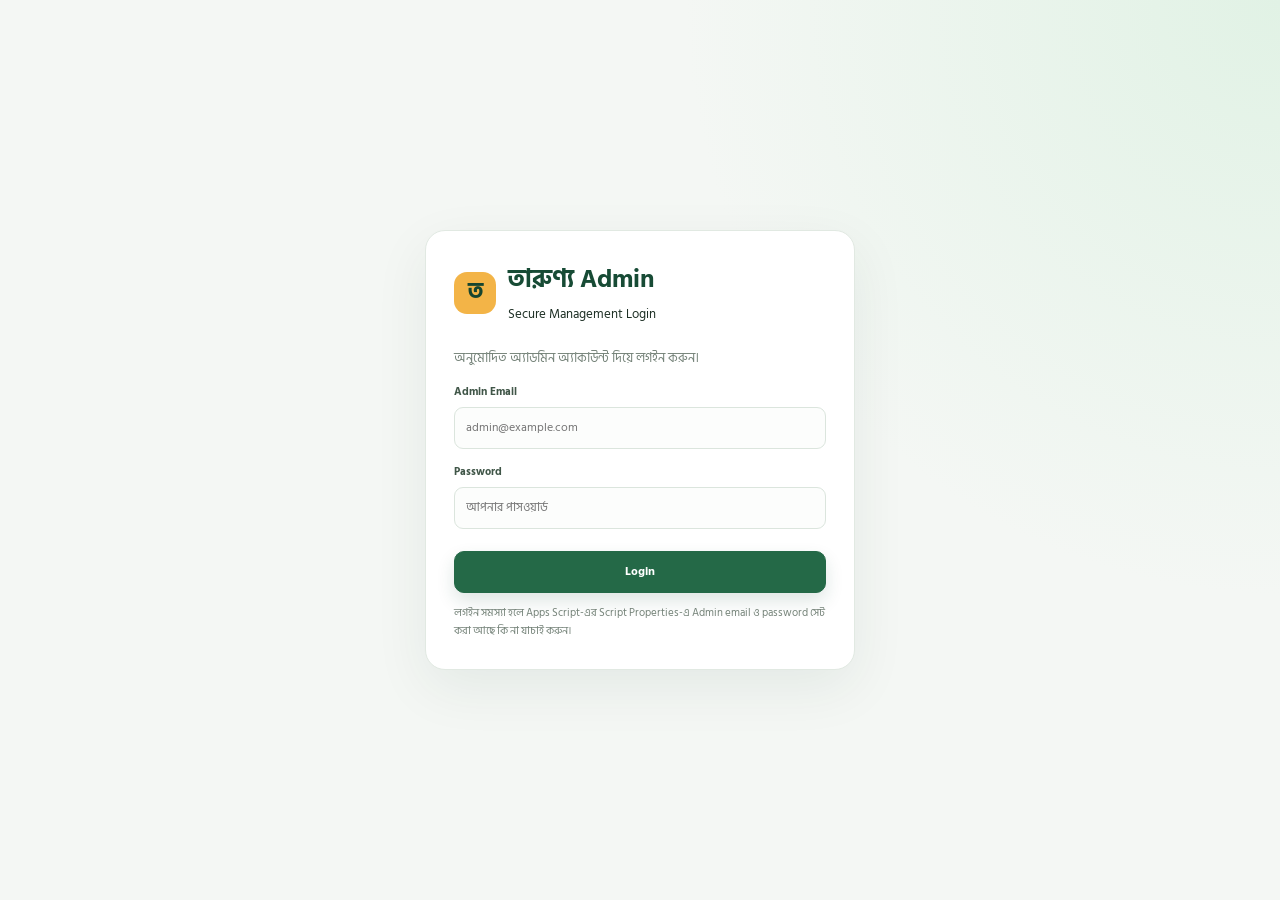
==== commit 68c3aa44: "Add files via upload" ====
--- a/admin/index.html
+++ b/admin/index.html
@@ -18,31 +18,26 @@
 .panel{background:#fff;border:1px solid var(--line);border-radius:16px;padding:20px;margin-bottom:17px;box-shadow:0 4px 15px #153d2704}.panelhead{display:flex;align-items:flex-start;justify-content:space-between;gap:12px;margin-bottom:15px}.panel h2{font-size:17px;color:#193f2c;margin:0}.panel p.sub{font-size:12px;color:var(--muted);margin:5px 0 0}.grid2{display:grid;grid-template-columns:repeat(2,minmax(0,1fr));gap:13px}.notice{border-radius:11px;padding:12px 14px;font-size:12px;line-height:1.6;margin:12px 0}.notice.warn{background:#fff6e4;border:1px solid #f1dfb6;color:#7b5721}.notice.ok{background:#eaf7ee;border:1px solid #cde8d4;color:#256a41}.notice.error{background:#fff0ef;border:1px solid #f0cfcb;color:#a83a32}
 .field{display:grid;gap:6px;margin:10px 0}.field label{font-size:11px;font-weight:800;color:#405648}.field input,.field select,.field textarea{width:100%;min-width:0;border:1px solid #dbe5dd;border-radius:9px;background:#fcfdfc;padding:10px 11px;font-size:12px;color:#253a2d;outline:none}.field textarea{min-height:80px;resize:vertical}.field input:focus,.field select:focus,.field textarea:focus{border-color:#4b9568;box-shadow:0 0 0 3px #24694713}.field input[readonly]{background:#f1f4f1;color:#7b887f}
 .toolbar{display:flex;align-items:center;justify-content:space-between;gap:10px;flex-wrap:wrap;margin-bottom:13px}.toolsleft,.toolsright{display:flex;align-items:center;gap:8px;flex-wrap:wrap}.search{width:min(300px,65vw);border:1px solid var(--line);border-radius:10px;padding:10px 12px;font-size:12px;background:#fff}.tablewrap{overflow:auto;border:1px solid #e7ece7;border-radius:11px}table{width:100%;border-collapse:collapse;min-width:650px}th,td{text-align:left;border-bottom:1px solid #edf1ed;padding:11px 12px;font-size:11px;vertical-align:middle;max-width:240px}th{background:#f7faf7;color:#627368;font-weight:850;white-space:nowrap}td{color:#34483b;overflow-wrap:anywhere}tr:last-child td{border-bottom:0}.empty{padding:28px;text-align:center;color:#849188;font-size:12px}.badge{display:inline-flex;border-radius:999px;padding:4px 8px;font-size:10px;font-weight:800;background:#edf2ee;color:#68766d}.badge.pending{background:#fff2d7;color:#976819}.badge.active,.badge.approved{background:#e5f5e9;color:#267344}.badge.rejected,.badge.inactive{background:#ffefed;color:#b64037}.rowactions{display:flex;gap:5px;flex-wrap:wrap}
-.hidden{display:none!important}.footer{text-align:center;color:#8b9990;font-size:10px;padding:12px}.api-line{font-size:11px;color:#6b7e70;overflow-wrap:anywhere}
+.hidden{display:none!important}.login-screen{min-height:100vh;display:grid;place-items:center;padding:22px;background:radial-gradient(circle at top right,#e1f2e5,transparent 38%),var(--bg)}.login-card{width:min(430px,100%);background:#fff;border:1px solid var(--line);border-radius:20px;padding:28px;box-shadow:0 18px 55px #143c2512}.login-brand{display:flex;align-items:center;gap:12px;margin-bottom:20px}.login-brand .brandmark{display:grid;place-items:center}.login-card h1{font-size:25px;color:var(--g);margin:0}.login-card p{font-size:13px;color:var(--muted);line-height:1.7}.login-card .field{margin:14px 0}.login-card .btn{width:100%;margin-top:8px}.footer{text-align:center;color:#8b9990;font-size:10px;padding:12px}.api-line{font-size:11px;color:#6b7e70;overflow-wrap:anywhere}
 @media(max-width:1050px){.shell{grid-template-columns:218px minmax(0,1fr)}.stats{grid-template-columns:repeat(2,minmax(0,1fr))}}
 @media(max-width:730px){.shell{display:block}.sidebar{padding:13px;gap:12px}.brand{padding:0 3px}.navtitle,.sidefoot{display:none}.nav{display:flex;overflow-x:auto;padding-bottom:3px}.nav button{white-space:nowrap;padding:9px 11px;font-size:11px}.main{padding:18px 12px 30px}.topbar{align-items:flex-start}.topbar h1{font-size:23px}.topright{flex-direction:column;align-items:flex-end}.hero{padding:20px;align-items:flex-start;flex-direction:column}.hero h2{font-size:20px}.stats{gap:8px}.stat{padding:12px}.statvalue{font-size:22px}.panel{padding:15px}.grid2{grid-template-columns:1fr}.panelhead{flex-direction:column}.toolbar{align-items:stretch}.search{width:100%}}
-
-/* Premium refresh: preserve existing admin features while refining the visual system */
-:root{--g:#163d2b;--g2:#226644;--red:#c94a3e;--gold:#f4c15d;--bg:#f5f7f4;--line:#e3e9e3;--muted:#77857c;--ink:#20342a}
-body{font-family:Inter,'Hind Siliguri','Manrope',system-ui,sans-serif;background:radial-gradient(ellipse at 88% 0%,#e6f0e7 0,transparent 34%),#f5f7f4;letter-spacing:-.01em}
-.shell{grid-template-columns:264px minmax(0,1fr)}
-.sidebar{padding:25px 16px 17px;background:linear-gradient(180deg,#143d2b 0%,#102f23 100%);box-shadow:8px 0 30px #163d2b0a;gap:25px}
-.brand{padding:0 8px 20px;border-bottom:1px solid #ffffff17}.brandmark{width:44px;height:44px;border-radius:15px;background:linear-gradient(145deg,#ffdb82,#efb23d);box-shadow:0 5px 16px #0002}.brand b{font-size:17px;letter-spacing:-.03em}.brand small{font-size:10px;letter-spacing:.04em}
-.navtitle{font-size:9px;letter-spacing:.16em;margin-bottom:10px}.nav{gap:5px}.nav button{position:relative;padding:11px 12px;border-radius:11px;font-size:12px;transition:background .18s,transform .18s,color .18s}.nav button:hover{background:#ffffff10;transform:translateX(2px)}.nav button.active{background:linear-gradient(90deg,#ffffff1c,#ffffff0b);color:#fff;box-shadow:inset 3px 0 #f4c15d}.ni{font-size:16px;opacity:.95}
-.sidefoot{border:1px solid #ffffff1b;background:#ffffff08;border-radius:14px;padding:14px;color:#a9c4b4;font-size:10px}.sidefoot b{font-size:11px;margin-bottom:4px}
-.main{padding:30px clamp(18px,3.2vw,44px) 46px;max-width:1800px;width:100%;margin:0 auto}.topbar{margin-bottom:27px}.crumb{font-size:10px;letter-spacing:.05em}.topbar h1{font-size:29px;letter-spacing:-.045em;font-weight:800}.pill{background:#fff;border-color:#dfe8df;color:#486652;padding:8px 11px;box-shadow:0 2px 8px #173e2a06}.dot{box-shadow:0 0 0 4px #31a3661b}.btn{border-radius:11px;padding:10px 14px;font-size:11px;transition:transform .15s,box-shadow .15s,background .15s}.btn:hover{transform:translateY(-1px);box-shadow:0 5px 14px #1b50310e}.btn.primary{background:linear-gradient(135deg,#26754a,#1b5938);box-shadow:0 5px 12px #1b59381a}.btn.gold{background:linear-gradient(135deg,#ffdb83,#f2bc4f);box-shadow:0 5px 14px #9c6b1618}
-.hero{border-radius:22px;padding:29px 30px;background:linear-gradient(115deg,#143d2b 0%,#1e6040 63%,#2b7650 100%);box-shadow:0 14px 32px #163e2b16;margin-bottom:20px;min-height:156px}.hero:after{width:250px;height:250px;right:10%;top:-155px;box-shadow:0 0 0 32px #ffffff06,0 0 0 64px #ffffff04}.eyebrow{font-size:9px;letter-spacing:.17em}.hero h2{font-size:25px;letter-spacing:-.035em;margin:8px 0}.hero p{font-size:12px;line-height:1.8;color:#d7e9dd;max-width:600px}
-.stats{gap:15px;margin-bottom:21px}.stat{border:1px solid #e6ebe5;border-radius:18px;padding:19px 18px;box-shadow:0 6px 22px #153d2705;transition:transform .18s,box-shadow .18s}.stat:hover{transform:translateY(-2px);box-shadow:0 12px 26px #153d270b}.stathead{font-size:11px;line-height:1.5}.staticon{width:39px;height:39px;border-radius:13px;background:#edf5ee;font-size:18px}.statvalue{font-size:30px;letter-spacing:-.05em;margin-top:12px}.statnote{font-size:10px;margin-top:5px}
-.panel{border-radius:18px;padding:22px;border-color:#e5ebe5;box-shadow:0 6px 24px #153d2705;margin-bottom:18px}.panelhead{margin-bottom:18px}.panel h2{font-size:16px;letter-spacing:-.025em}.panel p.sub{font-size:11px;line-height:1.65}.notice{border-radius:12px;font-size:11px;line-height:1.8;padding:12px 15px}.field{gap:7px;margin:13px 0}.field label{font-size:11px}.field input,.field select,.field textarea,.search{border-radius:11px;border-color:#dfe7df;background:#fbfcfb;padding:11px 13px;font-size:12px;transition:border-color .15s,box-shadow .15s}.field input:focus,.field select:focus,.field textarea:focus,.search:focus{border-color:#5c9b72;box-shadow:0 0 0 4px #26754a10}.tablewrap{border-radius:13px;border-color:#e7ece7}table{min-width:680px}th,td{padding:13px 14px;font-size:11px}th{background:#f7f9f6;letter-spacing:.015em}tbody tr:hover td{background:#fbfdfb}.badge{padding:5px 9px}.empty{padding:34px 20px;line-height:1.8}.footer{padding:18px;font-size:10px}
-@media(min-width:1400px){.stats{gap:17px}.stat{padding:21px}.hero{padding:32px 34px}}
-@media(max-width:1050px){.shell{grid-template-columns:226px minmax(0,1fr)}.main{padding:24px 20px 36px}}
-@media(max-width:730px){.sidebar{padding:12px;gap:12px}.brand{padding:0 3px 12px}.brandmark{width:38px;height:38px;border-radius:12px}.nav{gap:5px}.nav button{border-radius:9px}.main{padding:17px 12px 28px}.topbar{margin-bottom:18px}.topbar h1{font-size:23px}.hero{border-radius:17px;padding:21px;min-height:0}.hero h2{font-size:20px;line-height:1.4}.stats{gap:9px}.stat{border-radius:14px;padding:12px}.stathead{font-size:10px}.staticon{width:30px;height:30px;border-radius:10px}.statvalue{font-size:24px}.panel{border-radius:15px;padding:15px}.tablewrap{border-radius:10px}}
-@media(prefers-reduced-motion:reduce){*,*:before,*:after{transition:none!important;scroll-behavior:auto!important}}
-
 </style>
 </head>
 <body>
-<div class="shell">
+<section id="loginScreen" class="login-screen">
+ <div class="login-card">
+  <div class="login-brand"><span class="brandmark">ত</span><span><h1>তারুণ্য Admin</h1><small>Secure Management Login</small></span></div>
+  <p>অনুমোদিত অ্যাডমিন অ্যাকাউন্ট দিয়ে লগইন করুন।</p>
+  <form id="loginForm">
+   <div class="field"><label for="loginEmail">Admin Email</label><input id="loginEmail" type="email" autocomplete="username" required placeholder="admin@example.com"></div>
+   <div class="field"><label for="loginPassword">Password</label><input id="loginPassword" type="password" autocomplete="current-password" required placeholder="আপনার পাসওয়ার্ড"></div>
+   <button id="loginBtn" class="btn primary" type="submit">Login</button>
+  </form>
+  <div id="loginNotice" class="notice warn hidden" role="alert"></div>
+  <p style="font-size:11px;margin-bottom:0">লগইন সমস্যা হলে Apps Script-এর Script Properties-এ Admin email ও password সেট করা আছে কি না যাচাই করুন।</p>
+ </div>
+</section>
+<div class="shell hidden" id="adminShell">
 <aside class="sidebar">
  <a class="brand" href="../"><span class="brandmark">ত</span><span><b>তারুণ্য Admin</b><small>Management Studio</small></span></a>
  <div><div class="navtitle">Workspace</div><nav class="nav" id="nav">
@@ -60,10 +55,10 @@
   <button data-view="Volunteers"><span class="ni">♧</span>Volunteers</button>
   <button data-view="settings"><span class="ni">⚙</span>API Settings</button>
  </nav></div>
- <div class="sidefoot"><b>Tarunno Admin Studio</b>Google Sheets database<br>Apps Script API · Phase 1<br>Admin login page can be added later.</div>
+ <div class="sidefoot"><b>Tarunno Admin Studio</b>Google Sheets database<br>Apps Script API · Phase 1<br>Session-protected admin login</div>
 </aside>
 <main class="main">
- <header class="topbar"><div><div class="crumb">Tarunno / Admin Studio</div><h1 id="pageTitle">Dashboard Overview</h1></div><div class="topright"><span class="pill"><span class="dot"></span><span id="apiStatus">API not checked</span></span><a class="btn" href="../">↗ View website</a></div></header>
+ <header class="topbar"><div><div class="crumb">Tarunno / Admin Studio</div><h1 id="pageTitle">Dashboard Overview</h1></div><div class="topright"><span class="pill"><span class="dot"></span><span id="apiStatus">API not checked</span></span><a class="btn" href="../">↗ View website</a><button class="btn" id="logoutBtn">Logout</button></div></header>
  <section id="dashboardView">
   <div class="hero"><div><div class="eyebrow">TARUNNO · MANAGEMENT WORKSPACE</div><h2>স্বাগতম তারুণ্য Admin Studio-তে</h2><p>সদস্য, রক্তদাতা, অনুদান ও ওয়েবসাইটের কনটেন্ট এক জায়গা থেকে পরিচালনা করুন। ডেটা Google Sheets-এ সংরক্ষিত হবে।</p></div><button class="btn gold" id="refreshDashboard">↻ Refresh data</button></div>
   <div class="stats">
@@ -73,26 +68,25 @@
    <div class="stat"><div class="stathead">প্রকল্প <span class="staticon">▤</span></div><div class="statvalue" id="countProjects">—</div><div class="statnote">Projects sheet</div></div>
   </div>
   <div class="panel"><div class="panelhead"><div><h2>Quick actions</h2><p class="sub">প্রয়োজনীয় ব্যবস্থাপনা দ্রুত খুলুন</p></div></div><div class="toolsleft"><button class="btn primary" data-goto="Members">সদস্য আবেদন দেখুন</button><button class="btn" data-goto="Projects">প্রকল্প পরিচালনা</button><button class="btn" data-goto="TeamMembers">টিম আপডেট</button><button class="btn" data-goto="DonationMethods">অনুদান পদ্ধতি</button></div><div id="dashboardNotice" class="notice warn">ডেটা লোড করতে API Settings-এ private admin key দিন। Login page এখনো চালু করা হয়নি।</div></div>
-  <div class="panel"><div class="panelhead"><div><h2>Recent member applications</h2><p class="sub">সর্বশেষ জমা হওয়া আবেদন</p></div><button class="btn small" data-goto="Members">সব দেখুন ↗</button></div><div id="recentMembers" class="empty">Admin API key প্রয়োজন।</div></div>
+  <div class="panel"><div class="panelhead"><div><h2>Recent member applications</h2><p class="sub">সর্বশেষ জমা হওয়া আবেদন</p></div><button class="btn small" data-goto="Members">সব দেখুন ↗</button></div><div id="recentMembers" class="empty">Login করুন।</div></div>
  </section>
  <section id="dataView" class="hidden">
   <div class="panel">
    <div class="panelhead"><div><h2 id="tableTitle">Records</h2><p class="sub" id="tableSub">Google Sheets records</p></div><button class="btn primary" id="newRecord">＋ নতুন রেকর্ড</button></div>
    <div class="toolbar"><div class="toolsleft"><input class="search" id="searchRows" placeholder="Search records…"><button class="btn" id="reloadRows">↻ Refresh</button></div><div class="toolsright"><span id="recordCount" class="sub"></span></div></div>
-   <div id="tableArea" class="tablewrap"><div class="empty">API Settings থেকে admin key দিয়ে Load করুন।</div></div>
+   <div id="tableArea" class="tablewrap"><div class="empty">লগইন করে রেকর্ড দেখুন।</div></div>
   </div>
   <div class="panel hidden" id="editorPanel"><div class="panelhead"><div><h2 id="editorTitle">Edit record</h2><p class="sub">পরিবর্তন Google Sheets-এ save হবে</p></div><button class="btn" id="cancelEdit">✕ Close</button></div><form id="recordForm"><div id="formFields" class="grid2"></div><div class="toolsleft"><button class="btn primary" type="submit">Save to Google Sheets</button><button class="btn" type="button" id="cancelEdit2">Cancel</button></div></form><div id="saveNotice"></div></div>
  </section>
  <section id="settingsView" class="hidden">
-  <div class="panel"><div class="panelhead"><div><h2>Apps Script connection</h2><p class="sub">Website API URL এবং backend access configuration</p></div></div>
-   <div class="field"><label>Apps Script Web App URL</label><input id="apiInput" readonly></div><div class="api-line">URL comes from assets/js/config.js. Do not paste the spreadsheet URL here.</div>
-   <div class="field"><label>Private Admin API Key</label><input type="password" id="adminKeyInput" autocomplete="off" placeholder="Enter the Script Property value"></div>
-   <div class="toolsleft"><button class="btn primary" id="connectBtn">Connect & test access</button><button class="btn" id="clearKeyBtn">Clear key</button></div>
-   <div id="connectionNotice" class="notice warn">Admin API key এই browser tab-এর memory-তে থাকবে; reload করলে আবার দিতে হবে। এটি login system নয়।</div>
+  <div class="panel"><div class="panelhead"><div><h2>Security & connection</h2><p class="sub">Apps Script API এবং লগইন সেশনের অবস্থা</p></div></div>
+   <div class="field"><label>Apps Script Web App URL</label><input id="apiInput" readonly></div>
+   <div id="connectionNotice" class="notice ok">আপনি লগইন করেছেন। সংবেদনশীল API অনুরোধে server-side session যাচাই হয়।</div>
+   <div class="toolsleft"><button class="btn" id="testConnectionBtn">Test connection</button><button class="btn danger" id="settingsLogoutBtn">Logout</button></div>
   </div>
-  <div class="panel"><h2>Google Apps Script setup</h2><p class="sub">একবার setup না করলে Admin CRUD কাজ করবে না।</p><ol style="font-size:12px;line-height:1.9;color:#52665a;padding-left:20px"><li>Google Sheet-এর linked Apps Script খুলুন।</li><li>ZIP-এর <code>codegs/Code.gs</code> দিয়ে পুরোনো কোড replace করুন, save করুন।</li><li>Script Properties-এ <code>TARUNNO_ADMIN_KEY</code> নামে private key যোগ করুন।</li><li><code>setupTarunnoSheets()</code> একবার run করুন; অনুমতি চাইলে authorize করুন।</li><li>Deploy → Manage deployments → Edit → New version → Deploy করুন।</li><li>এখানে একই key দিয়ে Connect করুন।</li></ol><div class="notice warn">কোনো key না সেট করলে admin read/write বন্ধ থাকবে। Admin panel public website-এ দৃশ্যমান হলেও data mutation backend key ছাড়া সম্ভব নয়।</div></div>
+  <div class="panel"><h2>Admin login setup</h2><p class="sub">Google Apps Script → Project Settings → Script Properties-এ নিচের দুইটি property রাখুন:</p><ol style="font-size:12px;line-height:1.9;color:#52665a;padding-left:20px"><li><code>TARUNNO_ADMIN_EMAIL</code> — Admin-এর email address</li><li><code>TARUNNO_ADMIN_PASSWORD</code> — শক্তিশালী আলাদা password</li><li>Save করে Apps Script-এর নতুন version deploy করুন।</li></ol><div class="notice warn">পুরোনো <code>TARUNNO_ADMIN_KEY</code> public form/API-এর অন্য protected action-এ লাগতে পারে; এটি Login password হিসেবে ব্যবহার করবেন না।</div></div>
  </section>
- <div class="footer">Tarunno Admin Studio · Google Sheets + Apps Script · Login/authentication phase will be added separately.</div>
+ <div class="footer">Tarunno Admin Studio · Google Sheets + Apps Script · Session-based login enabled</div>
 </main></div>
 <script src="../assets/js/config.js"></script>
 <script>
@@ -113,6 +107,7 @@
  Volunteers:{title:"Volunteers",desc:"Volunteer registrations",label:"Volunteers"}
 };
 let adminKey="", currentSheet="", currentRows=[], currentHeaders=[], editingId="", editingOriginal={};
+let sessionToken="";
 $("apiInput").value=API||"API URL missing";
 function showNotice(target,msg,type="warn"){const el=typeof target==="string"?$(target):target;if(!el)return;el.className="notice "+type;el.textContent=msg;}
 function statusText(){ $("apiStatus").textContent=adminKey?"Admin key entered":"API not checked"; }
@@ -129,7 +124,7 @@
 document.querySelectorAll("[data-goto]").forEach(b=>b.addEventListener("click",()=>switchView(b.dataset.goto)));
 async function apiPost(action,data={}){
  if(!API)throw new Error("Apps Script URL is missing in assets/js/config.js");
- const response=await fetch(API,{method:"POST",headers:{"Content-Type":"text/plain;charset=utf-8"},body:JSON.stringify({action,data,adminKey})});
+ const response=await fetch(API,{method:"POST",headers:{"Content-Type":"text/plain;charset=utf-8"},body:JSON.stringify({action,data,sessionToken})});
  let result;try{result=await response.json()}catch(e){throw new Error("Apps Script returned a non-JSON response. Check deployment and URL.");}
  if(!result.success)throw new Error(result.message||result.error||"Request failed");
  return result;
@@ -139,15 +134,12 @@
  try{const r=await fetch(API+"?action=health");const j=await r.json();if(!j.success)throw new Error(j.error||"Health check failed");$("apiStatus").textContent="API online";return true;}
  catch(e){$("apiStatus").textContent="API unreachable";showNotice("connectionNotice","API connection failed: "+e.message,"error");return false;}
 }
-$("connectBtn").addEventListener("click",async()=>{
- adminKey=$("adminKeyInput").value.trim();
- if(!adminKey){showNotice("connectionNotice","Private admin key লিখুন।","warn");return;}
- $("connectBtn").disabled=true;$("connectBtn").textContent="Connecting…";
- try{await apiPost("adminListSheet",{sheet:"Members"});showNotice("connectionNotice","Admin API connected. Protected Google Sheets data is available.","ok");$("apiStatus").textContent="Connected";await refreshDashboard();if(currentSheet)await loadSheet(currentSheet);}
- catch(e){adminKey="";showNotice("connectionNotice","Connection failed: "+e.message,"error");$("apiStatus").textContent="Access denied";}
- finally{$("connectBtn").disabled=false;$("connectBtn").textContent="Connect & test access";}
-});
-$("clearKeyBtn").addEventListener("click",()=>{adminKey="";$("adminKeyInput").value="";$("apiStatus").textContent="Key cleared";showNotice("connectionNotice","Admin key cleared from this tab.","warn");});
+function showLoginNotice(msg,type="error"){const el=$("loginNotice");el.className="notice "+type;el.textContent=msg;}
+function finishLogin(token,email){sessionToken=token;adminKey=token;$("loginScreen").classList.add("hidden");$("adminShell").classList.remove("hidden");$("apiStatus").textContent="Logged in";showNotice("connectionNotice","Signed in as "+email,"ok");refreshDashboard();}
+async function logout(){try{if(sessionToken)await apiPost("adminLogout",{});}catch(e){}sessionToken="";adminKey="";$("adminShell").classList.add("hidden");$("loginScreen").classList.remove("hidden");$("loginPassword").value="";$("apiStatus").textContent="Logged out";showLoginNotice("আপনি লগআউট করেছেন।","warn");}
+$("loginForm").addEventListener("submit",async e=>{e.preventDefault();const email=$("loginEmail").value.trim(),password=$("loginPassword").value;const btn=$("loginBtn");btn.disabled=true;btn.textContent="Signing in…";showLoginNotice("যাচাই করা হচ্ছে…","warn");try{const response=await fetch(API,{method:"POST",headers:{"Content-Type":"text/plain;charset=utf-8"},body:JSON.stringify({action:"adminLogin",data:{email,password}})});const result=await response.json();if(!result.success)throw new Error(result.message||"ইমেইল বা পাসওয়ার্ড সঠিক নয়।");finishLogin(result.sessionToken,email);$("loginPassword").value="";}catch(err){showLoginNotice("Login failed: "+err.message,"error");}finally{btn.disabled=false;btn.textContent="Login";}});
+$("logoutBtn").addEventListener("click",logout);$("settingsLogoutBtn").addEventListener("click",logout);
+$("testConnectionBtn").addEventListener("click",async()=>{try{await apiPost("adminListSheet",{sheet:"Members"});showNotice("connectionNotice","API ও login session ঠিক আছে।","ok");}catch(e){showNotice("connectionNotice","Connection test failed: "+e.message,"error");}});
 async function getSheet(sheet){return await apiPost("adminListSheet",{sheet});}
 function fieldLabel(k){return ({id:"Record ID",key:"Content key",titleBn:"Title (বাংলা)",titleEn:"Title (English)",descriptionBn:"Description (বাংলা)",descriptionEn:"Description (English)",image:"Image URL",imageUrl:"Image URL",projectId:"Project ID",eventDate:"Event date",date:"Date",name:"Name",role:"Role",category:"Category",photo:"Photo URL",bioBn:"Bio (বাংলা)",bioEn:"Bio (English)",status:"Status",phone:"Phone",email:"Email",bloodGroup:"Blood group",gender:"Gender",dateOfBirth:"Date of birth",address:"Address",skills:"Skills",membershipNumber:"Membership number",language:"Language",approvedAt:"Approved at",district:"District",upazila:"Upazila",lastDonation:"Last donation",consent:"Contact consent",donorName:"Donor name",method:"Payment method",amount:"Amount",transactionId:"Transaction ID",account:"Account / Number",accountName:"Account name / Bank details",updatedAt:"Updated at",createdAt:"Created at",bn:"Text (বাংলা)",en:"Text (English)"}[k]||k); }
 function safe(v){return String(v==null?"":v).replace(/[&<>"']/g,c=>({"&":"&amp;","<":"&lt;",">":"&gt;",'"':"&quot;","'":"&#39;"}[c]));}
@@ -239,7 +231,7 @@
  catch(e){alert("Approval failed: "+e.message);}
 }
 async function refreshDashboard(){
- if(!adminKey){$("dashboardNotice").textContent="ডেটা লোড করতে API Settings-এ private admin key দিন। Login page এখনো চালু করা হয়নি।";$("recentMembers").textContent="Admin API key প্রয়োজন।";return;}
+ if(!adminKey){$("dashboardNotice").textContent="ডেটা লোড করতে API Settings-এ private admin key দিন। Login page এখনো চালু করা হয়নি।";$("recentMembers").textContent="Login করুন।";return;}
  $("dashboardNotice").textContent="Loading dashboard data…";
  try{
   const [members,donors,projects]=await Promise.all([getSheet("Members"),getSheet("BloodDonors"),getSheet("Projects")]);
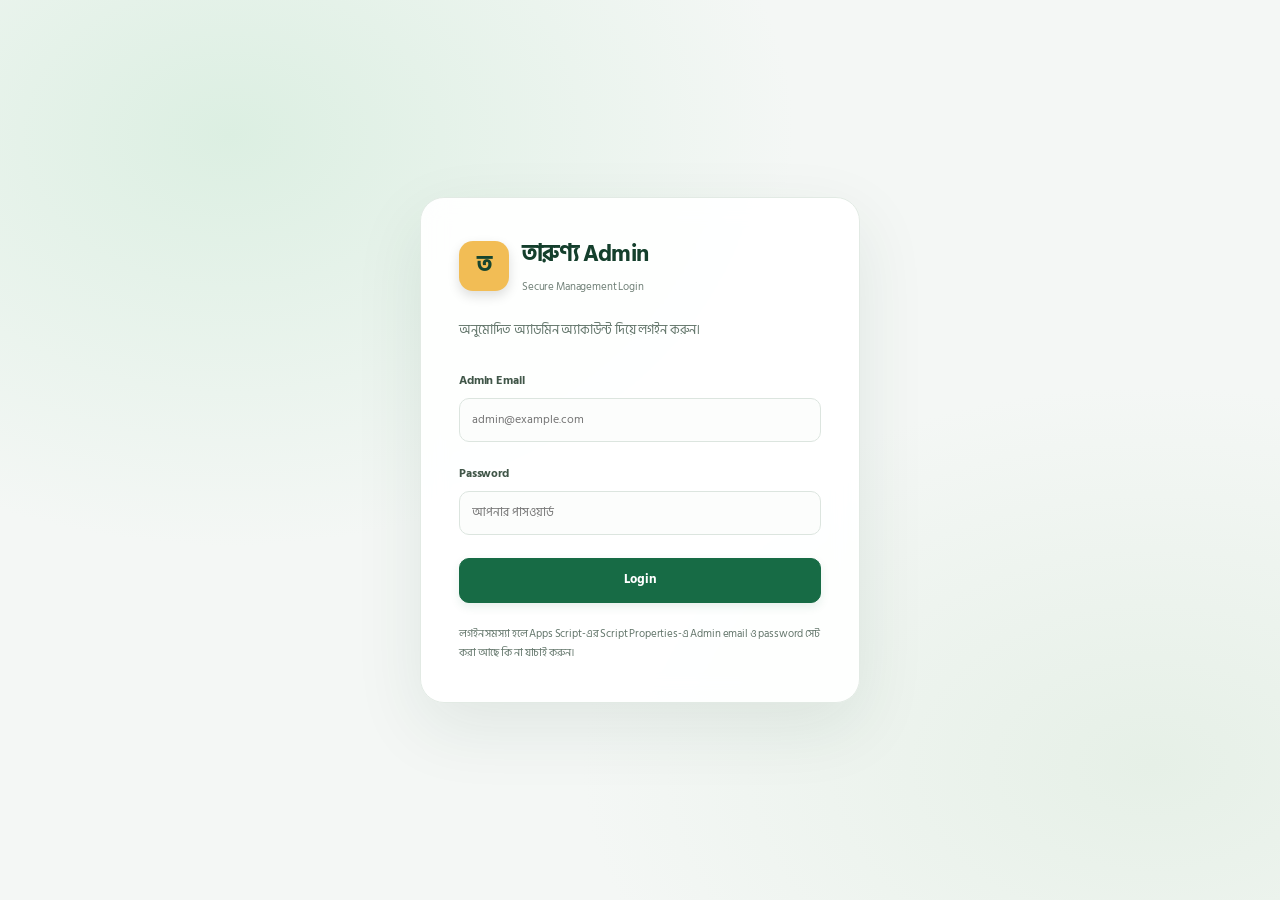
==== commit 55aef072: "Add files via upload" ====
--- a/admin/index.html
+++ b/admin/index.html
@@ -21,6 +21,58 @@
 .hidden{display:none!important}.login-screen{min-height:100vh;display:grid;place-items:center;padding:22px;background:radial-gradient(circle at top right,#e1f2e5,transparent 38%),var(--bg)}.login-card{width:min(430px,100%);background:#fff;border:1px solid var(--line);border-radius:20px;padding:28px;box-shadow:0 18px 55px #143c2512}.login-brand{display:flex;align-items:center;gap:12px;margin-bottom:20px}.login-brand .brandmark{display:grid;place-items:center}.login-card h1{font-size:25px;color:var(--g);margin:0}.login-card p{font-size:13px;color:var(--muted);line-height:1.7}.login-card .field{margin:14px 0}.login-card .btn{width:100%;margin-top:8px}.footer{text-align:center;color:#8b9990;font-size:10px;padding:12px}.api-line{font-size:11px;color:#6b7e70;overflow-wrap:anywhere}
 @media(max-width:1050px){.shell{grid-template-columns:218px minmax(0,1fr)}.stats{grid-template-columns:repeat(2,minmax(0,1fr))}}
 @media(max-width:730px){.shell{display:block}.sidebar{padding:13px;gap:12px}.brand{padding:0 3px}.navtitle,.sidefoot{display:none}.nav{display:flex;overflow-x:auto;padding-bottom:3px}.nav button{white-space:nowrap;padding:9px 11px;font-size:11px}.main{padding:18px 12px 30px}.topbar{align-items:flex-start}.topbar h1{font-size:23px}.topright{flex-direction:column;align-items:flex-end}.hero{padding:20px;align-items:flex-start;flex-direction:column}.hero h2{font-size:20px}.stats{gap:8px}.stat{padding:12px}.statvalue{font-size:22px}.panel{padding:15px}.grid2{grid-template-columns:1fr}.panelhead{flex-direction:column}.toolbar{align-items:stretch}.search{width:100%}}
+
+/* Tarunno Admin — accessible professional refresh */
+:root{--g:#123f2d;--g2:#19734b;--red:#b93832;--gold:#f2bd55;--bg:#f5f7f8;--line:#e4e9e7;--muted:#687a72;--ink:#172b23;--surface:#fff;--shadow:0 8px 28px rgba(22,52,38,.055)}
+html{scroll-behavior:smooth}body{font-family:Inter,'Noto Sans Bengali','Hind Siliguri',system-ui,sans-serif;letter-spacing:-.01em;background:radial-gradient(ellipse at 80% 0%,#e8f3ec 0,transparent 36%),var(--bg);color:var(--ink);font-size:14px}
+.shell{grid-template-columns:264px minmax(0,1fr)}.sidebar{position:sticky;top:0;height:100vh;overflow:auto;background:linear-gradient(180deg,#103b2a,#164b35);padding:25px 16px 18px;gap:27px;box-shadow:8px 0 28px #163b2708}.brand{padding:0 8px;gap:12px}.brandmark{width:44px;height:44px;border-radius:14px;box-shadow:0 5px 12px #0002}.brand b{font-size:17px;letter-spacing:-.025em}.brand small{font-size:11px;letter-spacing:.02em}.navtitle{font-size:10px;letter-spacing:.15em;margin:0 0 10px;color:#9bc4aa}.nav{gap:5px}.nav button{width:100%;min-height:42px;padding:10px 12px;border-radius:11px;font-size:13px;color:#d2e4d8;transition:background .16s,transform .16s}.nav button:hover{background:#ffffff12;transform:translateX(2px)}.nav button.active{background:#ffffff1b;color:white;box-shadow:inset 3px 0 #f2bd55}.ni{font-size:17px;width:25px}.sidefoot{border-color:#ffffff1a;background:#ffffff08;border-radius:14px;padding:14px;font-size:11px}
+.main{max-width:1700px;width:100%;margin:0 auto;padding:28px clamp(18px,3vw,42px) 48px}.topbar{position:sticky;top:0;z-index:5;margin:-28px calc(clamp(18px,3vw,42px)*-1) 25px;padding:18px clamp(18px,3vw,42px);background:#f7f9f7eF;backdrop-filter:blur(14px);border-bottom:1px solid #e3eae5}.crumb{font-size:11px;letter-spacing:.04em;color:#7a8a82}.topbar h1{font-size:clamp(22px,2vw,28px);font-weight:800;letter-spacing:-.04em;margin-top:6px;color:#163e2b}.topright{gap:8px}.pill{padding:8px 12px;font-size:11px;white-space:nowrap}.btn{border-radius:10px;min-height:38px;padding:10px 14px;font-size:12px;font-weight:750;transition:transform .15s,box-shadow .15s,background .15s}.btn:hover{transform:translateY(-1px);box-shadow:0 5px 14px #173f2a12}.btn.primary{background:#176b45;border-color:#176b45;box-shadow:0 4px 10px #176b451a}.btn.primary:hover{background:#105b39}.btn.gold{background:#f4c35f;border-color:#f4c35f}.hero{border-radius:22px;padding:clamp(24px,3vw,34px);margin-bottom:20px;background:linear-gradient(115deg,#103d2b 0%,#176541 62%,#248254 100%);box-shadow:0 14px 30px #17482e20}.hero:after{right:10%;top:-110px;width:250px;height:250px;box-shadow:0 0 0 30px #ffffff06,0 0 0 60px #ffffff04}.eyebrow{font-size:10px;letter-spacing:.16em}.hero h2{font-size:clamp(21px,2.2vw,28px);letter-spacing:-.035em;margin:9px 0}.hero p{font-size:13px;line-height:1.8;max-width:720px}.stats{gap:15px;margin-bottom:20px}.stat{border:1px solid #e5ebe7;border-radius:17px;padding:19px;box-shadow:var(--shadow);transition:transform .18s,box-shadow .18s}.stat:hover{transform:translateY(-2px);box-shadow:0 12px 28px #153d2710}.stathead{font-size:12px;gap:10px}.staticon{width:39px;height:39px;border-radius:13px;background:#eaf5ee}.statvalue{font-size:30px;letter-spacing:-.04em;margin-top:12px}.statnote{font-size:11px;margin-top:5px}.panel{border:1px solid #e4eae6;border-radius:17px;padding:22px;margin-bottom:18px;box-shadow:var(--shadow)}.panelhead{margin-bottom:19px;align-items:center}.panel h2{font-size:17px;letter-spacing:-.025em}.panel p.sub{font-size:12px;line-height:1.7}.toolsleft,.toolsright{gap:9px;flex-wrap:wrap}.notice{border-radius:12px;padding:13px 15px;font-size:12px;line-height:1.75}.field{gap:7px;margin:13px 0}.field label{font-size:12px}.field input,.field select,.field textarea,.search{border:1px solid #dce5df;border-radius:10px;padding:11px 12px;background:#fcfdfc;min-height:42px;outline:none;transition:border .15s,box-shadow .15s}.field input:focus,.field select:focus,.field textarea:focus,.search:focus{border-color:#3c9468;box-shadow:0 0 0 3px #29925b18}.toolbar{display:flex;justify-content:space-between;align-items:center;gap:12px;flex-wrap:wrap;margin-bottom:14px}.search{min-width:min(300px,100%)}.tablewrap{border:1px solid #e7ece9;border-radius:12px;overflow:auto}.tablewrap table{width:100%;border-collapse:separate;border-spacing:0;font-size:12px}.tablewrap th{background:#f4f8f5;color:#52675b;font-size:11px;font-weight:800;white-space:nowrap}.tablewrap th,.tablewrap td{padding:13px 14px;border-bottom:1px solid #edf1ee;text-align:left}.tablewrap tr:last-child td{border-bottom:0}.tablewrap tbody tr:hover{background:#f8fbf9}.empty{padding:28px 18px;color:#718178;text-align:center;font-size:12px;line-height:1.8}.login-screen{min-height:100vh;display:grid;place-items:center;padding:24px;background:radial-gradient(ellipse at 18% 15%,#dcefe2 0,transparent 38%),radial-gradient(ellipse at 90% 85%,#e6f0e7 0,transparent 35%),#f4f7f5}.login-card{width:min(100%,440px);padding:clamp(24px,4vw,38px);border:1px solid #e2eae4;border-radius:24px;background:#ffffffed;box-shadow:0 24px 70px #123e2b17;backdrop-filter:blur(12px)}.login-brand{display:flex;align-items:center;gap:13px}.login-brand .brandmark{width:50px;height:50px}.login-brand h1{font-size:23px;letter-spacing:-.04em;color:#143f2c;margin:0}.login-brand small{font-size:11px;color:#718178}.login-card>p{color:#63766b;font-size:13px;line-height:1.8;margin:22px 0}.login-card form{display:grid;gap:8px}.login-card .field{margin:7px 0}.login-card .btn{width:100%;min-height:45px;margin-top:8px;font-size:13px}.login-card .notice{margin-top:14px}.footer{padding:20px 0 0;color:#8a9890;font-size:11px;text-align:center}
+@media(max-width:1050px){.shell{grid-template-columns:225px minmax(0,1fr)}.stats{grid-template-columns:repeat(2,minmax(0,1fr))}.sidebar{padding-inline:12px}}
+@media(max-width:730px){.shell{display:block}.sidebar{position:relative;height:auto;overflow:visible;padding:13px;gap:12px}.brand{padding:0 3px}.navtitle,.sidefoot{display:none}.nav{display:flex;overflow-x:auto;padding:5px 0 3px;scrollbar-width:thin}.nav button{width:auto;min-height:38px;white-space:nowrap;padding:9px 11px;font-size:11px}.main{padding:0 12px 28px}.topbar{position:relative;top:auto;margin:0 -12px 17px;padding:16px 12px;align-items:flex-start;gap:10px}.topbar h1{font-size:21px}.topright{flex-direction:row;align-items:center;justify-content:flex-end;flex-wrap:wrap}.topright .btn{min-height:34px;padding:8px 10px}.pill{padding:7px 9px}.hero{padding:22px;border-radius:17px;align-items:flex-start;flex-direction:column}.hero h2{font-size:21px}.stats{gap:9px}.stat{padding:13px;border-radius:14px}.stathead{font-size:11px;align-items:flex-start}.staticon{width:31px;height:31px;flex:0 0 31px}.statvalue{font-size:24px}.panel{padding:16px;border-radius:15px}.grid2{grid-template-columns:1fr}.panelhead{align-items:flex-start;flex-direction:column}.toolbar{align-items:stretch}.search{width:100%;min-width:0}.tablewrap{margin-inline:-2px}.tablewrap th,.tablewrap td{padding:10px}.login-card{border-radius:20px}}
+@media(max-width:390px){.stats{grid-template-columns:1fr 1fr}.topbar{display:block}.topright{justify-content:flex-start;margin-top:13px}.hero .btn{width:100%}}
+
+
+/* Dashboard redesign v2 */
+#dashboardView .hero{min-height:180px;padding:30px 32px;background:linear-gradient(115deg,#103f2c 0%,#16764e 72%,#209366 100%);box-shadow:0 14px 34px #145b3a20}
+#dashboardView .hero h2{font-size:clamp(24px,2.4vw,32px);letter-spacing:-.04em;margin:9px 0 7px}
+#dashboardView .hero p{max-width:570px;font-size:13px;line-height:1.8}
+#dashboardView .eyebrow{font-size:10px;letter-spacing:.17em}
+#dashboardView .stats{gap:16px;margin:20px 0}
+#dashboardView .stat{position:relative;overflow:hidden;min-height:134px;padding:20px 20px 17px;border:1px solid #e6eee8;border-radius:18px;box-shadow:0 8px 24px #173e2b08;transition:transform .18s,box-shadow .18s}
+#dashboardView .stat:hover{transform:translateY(-3px);box-shadow:0 13px 28px #173e2b10}
+#dashboardView .stat:nth-child(1){background:linear-gradient(140deg,#fff,#f0faf4)}
+#dashboardView .stat:nth-child(2){background:linear-gradient(140deg,#fff,#fff5f4)}
+#dashboardView .stat:nth-child(3){background:linear-gradient(140deg,#fff,#f1f7ff)}
+#dashboardView .stat:nth-child(4){background:linear-gradient(140deg,#fff,#f8f4ff)}
+#dashboardView .stathead{font-size:12px;color:#52675b}
+#dashboardView .staticon{width:42px;height:42px;border-radius:14px;font-size:19px;background:#dff4e7;color:#128153}
+#dashboardView .stat:nth-child(2) .staticon{background:#ffe4e5;color:#e34b59}
+#dashboardView .stat:nth-child(3) .staticon{background:#e1efff;color:#2878d4}
+#dashboardView .stat:nth-child(4) .staticon{background:#eee5ff;color:#8054d7}
+#dashboardView .statvalue{font-size:32px;line-height:1.2;margin-top:12px;color:#163e2b}
+#dashboardView .statnote{font-size:11px;color:#809086}
+.dashboard-lower{display:grid;grid-template-columns:minmax(0,1.35fr) minmax(290px,.9fr);gap:18px;align-items:start}
+.dashboard-lower>.panel{min-width:0;margin-bottom:18px}
+.dashboard-visual{padding:21px 22px 17px;background:#fff;border:1px solid #e5ece7;border-radius:17px;box-shadow:0 8px 24px #173e2b06;margin-bottom:18px}
+.dashboard-visual .panelhead{margin-bottom:10px}
+.trend-chart{width:100%;height:170px;display:block;margin-top:10px}
+.chart-legend{display:flex;justify-content:space-between;gap:10px;color:#849188;font-size:10px;margin-top:3px}
+.dashboard-quick{display:grid;grid-template-columns:repeat(2,minmax(0,1fr));gap:10px}
+.dashboard-quick .btn{justify-content:flex-start;min-height:66px;padding:12px 13px;white-space:normal;text-align:left;line-height:1.5;border-radius:13px;background:#f7fbf8;border-color:#e3eee6;color:#245b3c}
+.dashboard-quick .btn:before{content:'↗';display:grid;place-items:center;flex:0 0 30px;height:30px;border-radius:10px;background:#e0f3e7;color:#168152;font-size:15px}
+.dashboard-quick .btn:nth-child(2){background:#fff6f5;border-color:#f4e4e2;color:#a94743}
+.dashboard-quick .btn:nth-child(2):before{background:#ffe6e4;color:#d94d55}
+.dashboard-quick .btn:nth-child(3){background:#f2f7ff;border-color:#e2ecfb;color:#2d67ae}
+.dashboard-quick .btn:nth-child(3):before{background:#e0edff;color:#2878d4}
+.dashboard-quick .btn:nth-child(4){background:#f8f4ff;border-color:#ece4fb;color:#7150a8}
+.dashboard-quick .btn:nth-child(4):before{background:#ece3ff;color:#8054d7}
+#dashboardView .panel{box-shadow:0 8px 24px #173e2b06}
+#dashboardView #recentMembers{overflow-x:auto}
+#dashboardView .notice{margin-top:15px}
+@media(max-width:1050px){.dashboard-lower{grid-template-columns:1fr}}
+@media(max-width:730px){#dashboardView .hero{padding:22px}#dashboardView .stats{gap:9px}#dashboardView .stat{padding:14px;min-height:120px}#dashboardView .statvalue{font-size:26px}.dashboard-lower{display:block}.dashboard-quick{grid-template-columns:1fr 1fr}.dashboard-visual{padding:16px}.trend-chart{height:145px}}
+@media(max-width:390px){.dashboard-quick{grid-template-columns:1fr}}
+
 </style>
 </head>
 <body>
@@ -67,8 +119,15 @@
    <div class="stat"><div class="stathead">রক্তদাতা <span class="staticon">♡</span></div><div class="statvalue" id="countDonors">—</div><div class="statnote">BloodDonors sheet</div></div>
    <div class="stat"><div class="stathead">প্রকল্প <span class="staticon">▤</span></div><div class="statvalue" id="countProjects">—</div><div class="statnote">Projects sheet</div></div>
   </div>
-  <div class="panel"><div class="panelhead"><div><h2>Quick actions</h2><p class="sub">প্রয়োজনীয় ব্যবস্থাপনা দ্রুত খুলুন</p></div></div><div class="toolsleft"><button class="btn primary" data-goto="Members">সদস্য আবেদন দেখুন</button><button class="btn" data-goto="Projects">প্রকল্প পরিচালনা</button><button class="btn" data-goto="TeamMembers">টিম আপডেট</button><button class="btn" data-goto="DonationMethods">অনুদান পদ্ধতি</button></div><div id="dashboardNotice" class="notice warn">ডেটা লোড করতে API Settings-এ private admin key দিন। Login page এখনো চালু করা হয়নি।</div></div>
-  <div class="panel"><div class="panelhead"><div><h2>Recent member applications</h2><p class="sub">সর্বশেষ জমা হওয়া আবেদন</p></div><button class="btn small" data-goto="Members">সব দেখুন ↗</button></div><div id="recentMembers" class="empty">Login করুন।</div></div>
+  <div class="dashboard-lower">
+   <div>
+    <div class="dashboard-visual"><div class="panelhead"><div><h2>Activity overview</h2><p class="sub">তারুণ্যের কাজের একটি ভিজ্যুয়াল সারাংশ</p></div><span class="pill">Live data via Sheets</span></div>
+     <svg class="trend-chart" viewBox="0 0 600 180" role="img" aria-label="Decorative activity trend illustration" preserveAspectRatio="none"><defs><linearGradient id="trendFill" x1="0" x2="0" y1="0" y2="1"><stop offset="0" stop-color="#19a36a" stop-opacity=".22"/><stop offset="1" stop-color="#19a36a" stop-opacity="0"/></linearGradient></defs><g stroke="#edf2ee" stroke-width="1"><path d="M28 25H590M28 65H590M28 105H590M28 145H590"/><path d="M28 20V150M140 20V150M252 20V150M364 20V150M476 20V150M588 20V150"/></g><path d="M28 132 C70 122 95 118 140 105 S215 111 252 83 S330 88 364 66 S438 79 476 48 S550 44 588 22 L588 150 L28 150Z" fill="url(#trendFill)"/><path d="M28 132 C70 122 95 118 140 105 S215 111 252 83 S330 88 364 66 S438 79 476 48 S550 44 588 22" fill="none" stroke="#169b65" stroke-width="3" stroke-linecap="round"/><g fill="#fff" stroke="#169b65" stroke-width="3"><circle cx="28" cy="132" r="4"/><circle cx="140" cy="105" r="4"/><circle cx="252" cy="83" r="4"/><circle cx="364" cy="66" r="4"/><circle cx="476" cy="48" r="4"/><circle cx="588" cy="22" r="4"/></g></svg><div class="chart-legend"><span>শুরু</span><span>অংশগ্রহণ</span><span>সেবা কার্যক্রম</span><span>বর্তমান</span></div>
+    </div>
+    <div class="panel"><div class="panelhead"><div><h2>Recent member applications</h2><p class="sub">সর্বশেষ জমা হওয়া আবেদন</p></div><button class="btn small" data-goto="Members">সব দেখুন ↗</button></div><div id="recentMembers" class="empty">Login করুন।</div></div>
+   </div>
+   <div class="panel"><div class="panelhead"><div><h2>Quick actions</h2><p class="sub">প্রয়োজনীয় কাজ দ্রুত শুরু করুন</p></div></div><div class="dashboard-quick"><button class="btn" data-goto="Members">সদস্য আবেদন দেখুন</button><button class="btn" data-goto="BloodDonors">রক্তদাতা পরিচালনা</button><button class="btn" data-goto="Projects">প্রকল্প পরিচালনা</button><button class="btn" data-goto="Donations">অনুদান দেখুন</button></div><div id="dashboardNotice" class="notice warn">ডেটা লোড করতে API Settings-এ private admin key দিন।</div><div style="margin-top:18px;padding:15px;border-radius:13px;background:#f5f9f6;border:1px solid #e7efe9"><div style="font-weight:800;color:#244e36;font-size:13px;margin-bottom:5px">Keep things moving</div><div style="font-size:12px;line-height:1.8;color:#718178">নতুন আবেদনগুলো নিয়মিত দেখুন এবং Google Sheets-এ ডেটা sync হচ্ছে কি না যাচাই করুন।</div></div></div>
+  </div>
  </section>
  <section id="dataView" class="hidden">
   <div class="panel">
@@ -231,7 +290,7 @@
  catch(e){alert("Approval failed: "+e.message);}
 }
 async function refreshDashboard(){
- if(!adminKey){$("dashboardNotice").textContent="ডেটা লোড করতে API Settings-এ private admin key দিন। Login page এখনো চালু করা হয়নি।";$("recentMembers").textContent="Login করুন।";return;}
+ if(!adminKey){$("dashboardNotice").textContent="ডেটা লোড করতে API Settings-এ private admin key দিন।";$("recentMembers").textContent="Login করুন।";return;}
  $("dashboardNotice").textContent="Loading dashboard data…";
  try{
   const [members,donors,projects]=await Promise.all([getSheet("Members"),getSheet("BloodDonors"),getSheet("Projects")]);
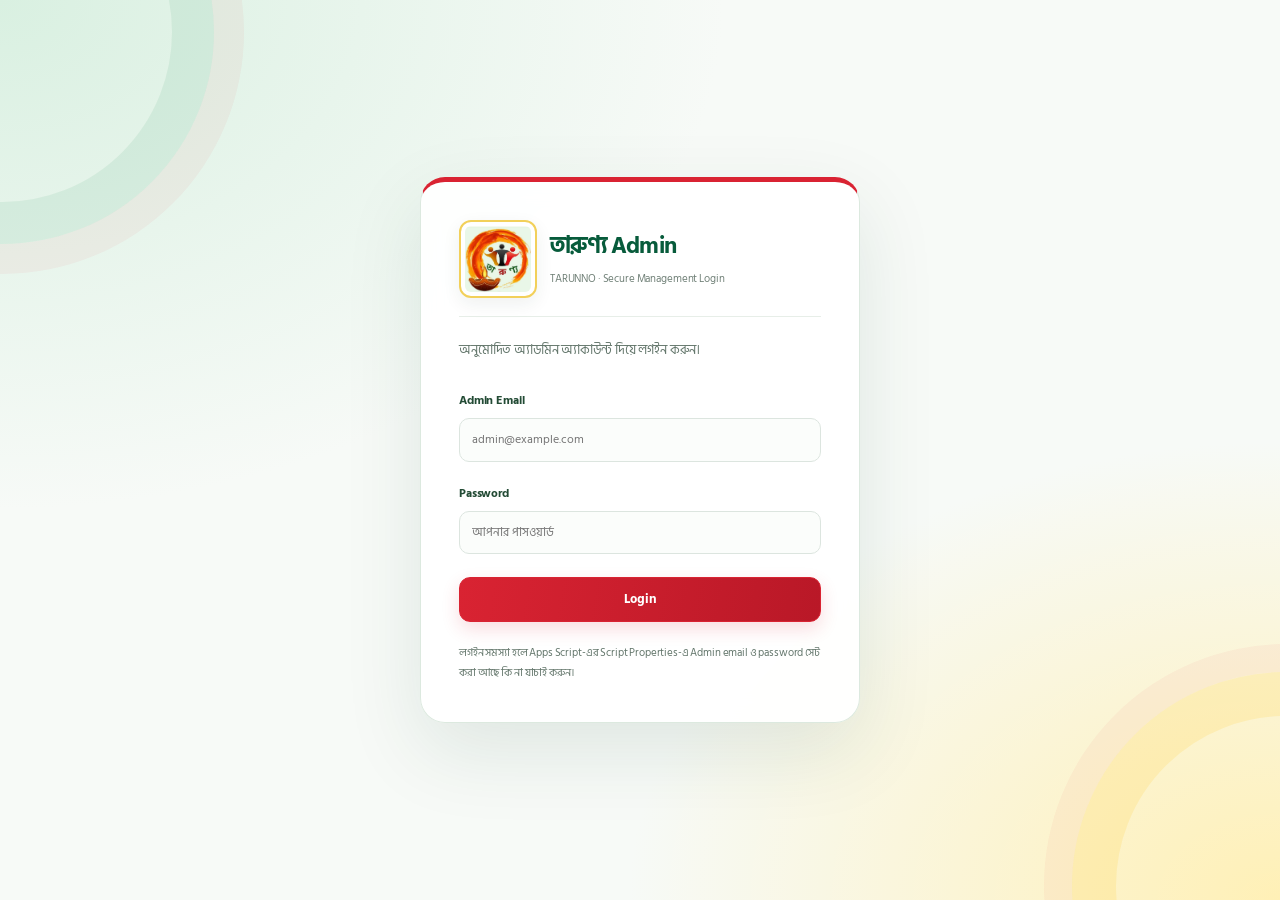
==== commit d3fe4088: "Add files via upload" ====
--- a/admin/index.html
+++ b/admin/index.html
@@ -23,10 +23,10 @@
 @media(max-width:730px){.shell{display:block}.sidebar{padding:13px;gap:12px}.brand{padding:0 3px}.navtitle,.sidefoot{display:none}.nav{display:flex;overflow-x:auto;padding-bottom:3px}.nav button{white-space:nowrap;padding:9px 11px;font-size:11px}.main{padding:18px 12px 30px}.topbar{align-items:flex-start}.topbar h1{font-size:23px}.topright{flex-direction:column;align-items:flex-end}.hero{padding:20px;align-items:flex-start;flex-direction:column}.hero h2{font-size:20px}.stats{gap:8px}.stat{padding:12px}.statvalue{font-size:22px}.panel{padding:15px}.grid2{grid-template-columns:1fr}.panelhead{flex-direction:column}.toolbar{align-items:stretch}.search{width:100%}}
 
 /* Tarunno Admin — accessible professional refresh */
-:root{--g:#123f2d;--g2:#19734b;--red:#b93832;--gold:#f2bd55;--bg:#f5f7f8;--line:#e4e9e7;--muted:#687a72;--ink:#172b23;--surface:#fff;--shadow:0 8px 28px rgba(22,52,38,.055)}
+:root{--g:#0c5738;--g2:#168451;--red:#d51f2a;--gold:#ffc629;--bg:#f8faf7;--line:#e4e9e7;--muted:#687a72;--ink:#172b23;--surface:#fff;--shadow:0 8px 28px rgba(22,52,38,.055)}
 html{scroll-behavior:smooth}body{font-family:Inter,'Noto Sans Bengali','Hind Siliguri',system-ui,sans-serif;letter-spacing:-.01em;background:radial-gradient(ellipse at 80% 0%,#e8f3ec 0,transparent 36%),var(--bg);color:var(--ink);font-size:14px}
 .shell{grid-template-columns:264px minmax(0,1fr)}.sidebar{position:sticky;top:0;height:100vh;overflow:auto;background:linear-gradient(180deg,#103b2a,#164b35);padding:25px 16px 18px;gap:27px;box-shadow:8px 0 28px #163b2708}.brand{padding:0 8px;gap:12px}.brandmark{width:44px;height:44px;border-radius:14px;box-shadow:0 5px 12px #0002}.brand b{font-size:17px;letter-spacing:-.025em}.brand small{font-size:11px;letter-spacing:.02em}.navtitle{font-size:10px;letter-spacing:.15em;margin:0 0 10px;color:#9bc4aa}.nav{gap:5px}.nav button{width:100%;min-height:42px;padding:10px 12px;border-radius:11px;font-size:13px;color:#d2e4d8;transition:background .16s,transform .16s}.nav button:hover{background:#ffffff12;transform:translateX(2px)}.nav button.active{background:#ffffff1b;color:white;box-shadow:inset 3px 0 #f2bd55}.ni{font-size:17px;width:25px}.sidefoot{border-color:#ffffff1a;background:#ffffff08;border-radius:14px;padding:14px;font-size:11px}
-.main{max-width:1700px;width:100%;margin:0 auto;padding:28px clamp(18px,3vw,42px) 48px}.topbar{position:sticky;top:0;z-index:5;margin:-28px calc(clamp(18px,3vw,42px)*-1) 25px;padding:18px clamp(18px,3vw,42px);background:#f7f9f7eF;backdrop-filter:blur(14px);border-bottom:1px solid #e3eae5}.crumb{font-size:11px;letter-spacing:.04em;color:#7a8a82}.topbar h1{font-size:clamp(22px,2vw,28px);font-weight:800;letter-spacing:-.04em;margin-top:6px;color:#163e2b}.topright{gap:8px}.pill{padding:8px 12px;font-size:11px;white-space:nowrap}.btn{border-radius:10px;min-height:38px;padding:10px 14px;font-size:12px;font-weight:750;transition:transform .15s,box-shadow .15s,background .15s}.btn:hover{transform:translateY(-1px);box-shadow:0 5px 14px #173f2a12}.btn.primary{background:#176b45;border-color:#176b45;box-shadow:0 4px 10px #176b451a}.btn.primary:hover{background:#105b39}.btn.gold{background:#f4c35f;border-color:#f4c35f}.hero{border-radius:22px;padding:clamp(24px,3vw,34px);margin-bottom:20px;background:linear-gradient(115deg,#103d2b 0%,#176541 62%,#248254 100%);box-shadow:0 14px 30px #17482e20}.hero:after{right:10%;top:-110px;width:250px;height:250px;box-shadow:0 0 0 30px #ffffff06,0 0 0 60px #ffffff04}.eyebrow{font-size:10px;letter-spacing:.16em}.hero h2{font-size:clamp(21px,2.2vw,28px);letter-spacing:-.035em;margin:9px 0}.hero p{font-size:13px;line-height:1.8;max-width:720px}.stats{gap:15px;margin-bottom:20px}.stat{border:1px solid #e5ebe7;border-radius:17px;padding:19px;box-shadow:var(--shadow);transition:transform .18s,box-shadow .18s}.stat:hover{transform:translateY(-2px);box-shadow:0 12px 28px #153d2710}.stathead{font-size:12px;gap:10px}.staticon{width:39px;height:39px;border-radius:13px;background:#eaf5ee}.statvalue{font-size:30px;letter-spacing:-.04em;margin-top:12px}.statnote{font-size:11px;margin-top:5px}.panel{border:1px solid #e4eae6;border-radius:17px;padding:22px;margin-bottom:18px;box-shadow:var(--shadow)}.panelhead{margin-bottom:19px;align-items:center}.panel h2{font-size:17px;letter-spacing:-.025em}.panel p.sub{font-size:12px;line-height:1.7}.toolsleft,.toolsright{gap:9px;flex-wrap:wrap}.notice{border-radius:12px;padding:13px 15px;font-size:12px;line-height:1.75}.field{gap:7px;margin:13px 0}.field label{font-size:12px}.field input,.field select,.field textarea,.search{border:1px solid #dce5df;border-radius:10px;padding:11px 12px;background:#fcfdfc;min-height:42px;outline:none;transition:border .15s,box-shadow .15s}.field input:focus,.field select:focus,.field textarea:focus,.search:focus{border-color:#3c9468;box-shadow:0 0 0 3px #29925b18}.toolbar{display:flex;justify-content:space-between;align-items:center;gap:12px;flex-wrap:wrap;margin-bottom:14px}.search{min-width:min(300px,100%)}.tablewrap{border:1px solid #e7ece9;border-radius:12px;overflow:auto}.tablewrap table{width:100%;border-collapse:separate;border-spacing:0;font-size:12px}.tablewrap th{background:#f4f8f5;color:#52675b;font-size:11px;font-weight:800;white-space:nowrap}.tablewrap th,.tablewrap td{padding:13px 14px;border-bottom:1px solid #edf1ee;text-align:left}.tablewrap tr:last-child td{border-bottom:0}.tablewrap tbody tr:hover{background:#f8fbf9}.empty{padding:28px 18px;color:#718178;text-align:center;font-size:12px;line-height:1.8}.login-screen{min-height:100vh;display:grid;place-items:center;padding:24px;background:radial-gradient(ellipse at 18% 15%,#dcefe2 0,transparent 38%),radial-gradient(ellipse at 90% 85%,#e6f0e7 0,transparent 35%),#f4f7f5}.login-card{width:min(100%,440px);padding:clamp(24px,4vw,38px);border:1px solid #e2eae4;border-radius:24px;background:#ffffffed;box-shadow:0 24px 70px #123e2b17;backdrop-filter:blur(12px)}.login-brand{display:flex;align-items:center;gap:13px}.login-brand .brandmark{width:50px;height:50px}.login-brand h1{font-size:23px;letter-spacing:-.04em;color:#143f2c;margin:0}.login-brand small{font-size:11px;color:#718178}.login-card>p{color:#63766b;font-size:13px;line-height:1.8;margin:22px 0}.login-card form{display:grid;gap:8px}.login-card .field{margin:7px 0}.login-card .btn{width:100%;min-height:45px;margin-top:8px;font-size:13px}.login-card .notice{margin-top:14px}.footer{padding:20px 0 0;color:#8a9890;font-size:11px;text-align:center}
+.main{max-width:1700px;width:100%;margin:0 auto;padding:28px clamp(18px,3vw,42px) 48px}.topbar{position:sticky;top:0;z-index:5;margin:-28px calc(clamp(18px,3vw,42px)*-1) 25px;padding:18px clamp(18px,3vw,42px);background:#f7f9f7eF;backdrop-filter:blur(14px);border-bottom:1px solid #e3eae5}.crumb{font-size:11px;letter-spacing:.04em;color:#7a8a82}.topbar h1{font-size:clamp(22px,2vw,28px);font-weight:800;letter-spacing:-.04em;margin-top:6px;color:#163e2b}.topright{gap:8px}.pill{padding:8px 12px;font-size:11px;white-space:nowrap}.btn{border-radius:10px;min-height:38px;padding:10px 14px;font-size:12px;font-weight:750;transition:transform .15s,box-shadow .15s,background .15s}.btn:hover{transform:translateY(-1px);box-shadow:0 5px 14px #173f2a12}.btn.primary{background:#168451;border-color:#168451;box-shadow:0 4px 10px #176b451a}.btn.primary:hover{background:#0c5738}.btn.danger{background:#d51f2a;border-color:#d51f2a;color:#fff}.about-photo-preview{margin-top:10px;max-width:340px;min-height:80px;border:1px dashed #cbd8cf;border-radius:12px;padding:12px;color:#718178;font-size:12px}.about-photo-preview img{max-width:100%;max-height:210px;object-fit:contain;border-radius:8px}.btn.gold{background:#f4c35f;border-color:#f4c35f}.hero{border-radius:22px;padding:clamp(24px,3vw,34px);margin-bottom:20px;background:linear-gradient(115deg,#103d2b 0%,#176541 62%,#248254 100%);box-shadow:0 14px 30px #17482e20}.hero:after{right:10%;top:-110px;width:250px;height:250px;box-shadow:0 0 0 30px #ffffff06,0 0 0 60px #ffffff04}.eyebrow{font-size:10px;letter-spacing:.16em}.hero h2{font-size:clamp(21px,2.2vw,28px);letter-spacing:-.035em;margin:9px 0}.hero p{font-size:13px;line-height:1.8;max-width:720px}.stats{gap:15px;margin-bottom:20px}.stat{border:1px solid #e5ebe7;border-radius:17px;padding:19px;box-shadow:var(--shadow);transition:transform .18s,box-shadow .18s}.stat:hover{transform:translateY(-2px);box-shadow:0 12px 28px #153d2710}.stathead{font-size:12px;gap:10px}.staticon{width:39px;height:39px;border-radius:13px;background:#eaf5ee}.statvalue{font-size:30px;letter-spacing:-.04em;margin-top:12px}.statnote{font-size:11px;margin-top:5px}.panel{border:1px solid #e4eae6;border-radius:17px;padding:22px;margin-bottom:18px;box-shadow:var(--shadow)}.panelhead{margin-bottom:19px;align-items:center}.panel h2{font-size:17px;letter-spacing:-.025em}.panel p.sub{font-size:12px;line-height:1.7}.toolsleft,.toolsright{gap:9px;flex-wrap:wrap}.notice{border-radius:12px;padding:13px 15px;font-size:12px;line-height:1.75}.field{gap:7px;margin:13px 0}.field label{font-size:12px}.field input,.field select,.field textarea,.search{border:1px solid #dce5df;border-radius:10px;padding:11px 12px;background:#fcfdfc;min-height:42px;outline:none;transition:border .15s,box-shadow .15s}.field input:focus,.field select:focus,.field textarea:focus,.search:focus{border-color:#3c9468;box-shadow:0 0 0 3px #29925b18}.toolbar{display:flex;justify-content:space-between;align-items:center;gap:12px;flex-wrap:wrap;margin-bottom:14px}.search{min-width:min(300px,100%)}.tablewrap{border:1px solid #e7ece9;border-radius:12px;overflow:auto}.tablewrap table{width:100%;border-collapse:separate;border-spacing:0;font-size:12px}.tablewrap th{background:#f4f8f5;color:#52675b;font-size:11px;font-weight:800;white-space:nowrap}.tablewrap th,.tablewrap td{padding:13px 14px;border-bottom:1px solid #edf1ee;text-align:left}.tablewrap tr:last-child td{border-bottom:0}.tablewrap tbody tr:hover{background:#f8fbf9}.empty{padding:28px 18px;color:#718178;text-align:center;font-size:12px;line-height:1.8}.login-screen{min-height:100vh;display:grid;place-items:center;padding:24px;background:radial-gradient(ellipse at 18% 15%,#dcefe2 0,transparent 38%),radial-gradient(ellipse at 90% 85%,#e6f0e7 0,transparent 35%),#f4f7f5}.login-card{width:min(100%,440px);padding:clamp(24px,4vw,38px);border:1px solid #e2eae4;border-radius:24px;background:#ffffffed;box-shadow:0 24px 70px #123e2b17;backdrop-filter:blur(12px)}.login-brand{display:flex;align-items:center;gap:13px}.tarunno-logo{object-fit:contain;display:block;background:#fff;border-radius:12px}.login-brand .tarunno-logo{width:68px;height:68px;padding:4px}.side-logo{width:48px;height:48px;padding:3px;flex:0 0 48px}.login-brand .brandmark{width:50px;height:50px}.login-brand h1{font-size:23px;letter-spacing:-.04em;color:#143f2c;margin:0}.login-brand small{font-size:11px;color:#718178}.login-card>p{color:#63766b;font-size:13px;line-height:1.8;margin:22px 0}.login-card form{display:grid;gap:8px}.login-card .field{margin:7px 0}.login-card .btn{width:100%;min-height:45px;margin-top:8px;font-size:13px}.login-card .notice{margin-top:14px}.footer{padding:20px 0 0;color:#8a9890;font-size:11px;text-align:center}
 @media(max-width:1050px){.shell{grid-template-columns:225px minmax(0,1fr)}.stats{grid-template-columns:repeat(2,minmax(0,1fr))}.sidebar{padding-inline:12px}}
 @media(max-width:730px){.shell{display:block}.sidebar{position:relative;height:auto;overflow:visible;padding:13px;gap:12px}.brand{padding:0 3px}.navtitle,.sidefoot{display:none}.nav{display:flex;overflow-x:auto;padding:5px 0 3px;scrollbar-width:thin}.nav button{width:auto;min-height:38px;white-space:nowrap;padding:9px 11px;font-size:11px}.main{padding:0 12px 28px}.topbar{position:relative;top:auto;margin:0 -12px 17px;padding:16px 12px;align-items:flex-start;gap:10px}.topbar h1{font-size:21px}.topright{flex-direction:row;align-items:center;justify-content:flex-end;flex-wrap:wrap}.topright .btn{min-height:34px;padding:8px 10px}.pill{padding:7px 9px}.hero{padding:22px;border-radius:17px;align-items:flex-start;flex-direction:column}.hero h2{font-size:21px}.stats{gap:9px}.stat{padding:13px;border-radius:14px}.stathead{font-size:11px;align-items:flex-start}.staticon{width:31px;height:31px;flex:0 0 31px}.statvalue{font-size:24px}.panel{padding:16px;border-radius:15px}.grid2{grid-template-columns:1fr}.panelhead{align-items:flex-start;flex-direction:column}.toolbar{align-items:stretch}.search{width:100%;min-width:0}.tablewrap{margin-inline:-2px}.tablewrap th,.tablewrap td{padding:10px}.login-card{border-radius:20px}}
 @media(max-width:390px){.stats{grid-template-columns:1fr 1fr}.topbar{display:block}.topright{justify-content:flex-start;margin-top:13px}.hero .btn{width:100%}}
@@ -73,12 +73,30 @@
 @media(max-width:730px){#dashboardView .hero{padding:22px}#dashboardView .stats{gap:9px}#dashboardView .stat{padding:14px;min-height:120px}#dashboardView .statvalue{font-size:26px}.dashboard-lower{display:block}.dashboard-quick{grid-template-columns:1fr 1fr}.dashboard-visual{padding:16px}.trend-chart{height:145px}}
 @media(max-width:390px){.dashboard-quick{grid-template-columns:1fr}}
 
+
+
+/* Tarunno premium refresh: actual admin UI (not a mockup) */
+:root{--g:#075b3b;--g2:#0b8a54;--red:#d92332;--gold:#ffc928;--bg:#f5f8f5;--line:#e2e9e3;--muted:#697b70;--ink:#162d22;--shadow:0 12px 32px rgba(13,61,38,.075)}
+body{background:linear-gradient(135deg,#f7faf7 0%,#f2f7f2 50%,#fff9e9 100%);color:var(--ink)}
+.sidebar{background:linear-gradient(165deg,#06452f 0%,#075b3b 52%,#043725 100%);border-right:4px solid var(--gold)}
+.brand{padding:10px 9px 16px;border-bottom:1px solid #ffffff20}.side-logo{background:#fff;border:3px solid #ffc928;box-shadow:0 5px 18px #001f1433}.brand b{font-size:18px;color:#fff}.brand small{color:#c9e8d5}
+.nav button{position:relative;border:1px solid transparent}.nav button.active{background:linear-gradient(100deg,#d92332,#bd1727);box-shadow:0 6px 15px #d9233230;color:#fff}.nav button.active:before{content:"";position:absolute;left:-13px;top:8px;bottom:8px;width:4px;border-radius:0 5px 5px 0;background:var(--gold)}
+.topbar{border-bottom:1px solid #e1e9e2;background:#ffffffed}.topbar h1{color:#075b3b}.pill{background:#fff7d8;color:#6b5100;border-color:#f4df8e}.dot{background:#0b8a54;box-shadow:0 0 0 4px #0b8a5418}
+.btn{border-radius:11px}.btn.primary{background:linear-gradient(110deg,#087b49,#0b985b);border-color:#0b8a54;color:#fff}.btn.primary:hover{background:#075b3b}.btn.gold{background:var(--gold);border-color:#f0bd18;color:#3d3000}.btn.danger{background:var(--red);border-color:var(--red);color:#fff}
+#dashboardView .hero{background:linear-gradient(115deg,#06452f 0%,#08794a 68%,#0c965b 100%);border:1px solid #0a7047;box-shadow:0 16px 36px #075b3b25}#dashboardView .hero:after{border-color:#ffffff25;box-shadow:0 0 0 30px #ffffff09,0 0 0 60px #ffffff05}#dashboardView .eyebrow{color:#ffd84f}
+#dashboardView .stat{border-top:3px solid #0b8a54}#dashboardView .stat:nth-child(2){border-top-color:#d92332}#dashboardView .stat:nth-child(3){border-top-color:#ffc928}#dashboardView .stat:nth-child(4){border-top-color:#0b8a54}#dashboardView .stat:nth-child(2) .staticon{background:#ffeaeb;color:#d92332}#dashboardView .stat:nth-child(3) .staticon{background:#fff5cf;color:#8c6900}#dashboardView .stat:nth-child(4) .staticon{background:#e3f5e9;color:#087b49}
+.panel,.dashboard-visual{box-shadow:var(--shadow);border-color:#e1e9e2}.panel h2{color:#075b3b}.dashboard-quick .btn{border-color:#dcebe0;background:#f0faf3;color:#075b3b}.dashboard-quick .btn:before{background:#d9f2e2;color:#087b49}.dashboard-quick .btn:nth-child(2){background:#fff1f1;border-color:#f4d9db;color:#b21e2a}.dashboard-quick .btn:nth-child(2):before{background:#ffdddf;color:#d92332}.dashboard-quick .btn:nth-child(3){background:#fff9e4;border-color:#f5e7ad;color:#725400}.dashboard-quick .btn:nth-child(3):before{background:#ffed9c;color:#745400}.dashboard-quick .btn:nth-child(4){background:#eef9f1;border-color:#d9eee0;color:#075b3b}
+.field input:focus,.field select:focus,.field textarea:focus,.search:focus{border-color:#0b8a54;box-shadow:0 0 0 4px #0b8a5418}.field label{color:#234b35}.tablewrap th{background:#eaf5ed;color:#24553a}.tablewrap tbody tr:hover{background:#fffbea}.badge.pending{background:#fff3c7;color:#725400}.badge.active,.badge.approved{background:#e2f6e8;color:#087b49}.badge.rejected,.badge.inactive{background:#ffeaeb;color:#b21e2a}
+.login-screen{position:relative;overflow:hidden;background:radial-gradient(ellipse at 0% 0%,#d9f0e1 0,transparent 40%),radial-gradient(ellipse at 100% 100%,#fff0b6 0,transparent 36%),#f7faf7}.login-screen:before,.login-screen:after{content:"";position:absolute;width:340px;height:340px;border-radius:50%;pointer-events:none}.login-screen:before{left:-210px;top:-180px;border:42px solid #087b4914;box-shadow:0 0 0 30px #d923320c}.login-screen:after{right:-220px;bottom:-200px;border:44px solid #ffc9282a;box-shadow:0 0 0 28px #d923320b}.login-card{position:relative;z-index:1;border:1px solid #dce9df;border-top:5px solid var(--red);border-radius:25px;box-shadow:0 28px 80px #123e2b1b}.login-brand{padding-bottom:18px;border-bottom:1px solid #e7eee8}.login-brand .tarunno-logo{width:78px;height:78px;border:2px solid #f2d05a;box-shadow:0 6px 18px #173e2b12}.login-brand h1{color:#075b3b}.login-card .btn.primary{background:linear-gradient(100deg,#d92332 0%,#b91827 100%);border-color:#d92332;box-shadow:0 7px 18px #d9233228}.login-card .btn.primary:hover{background:#a91624}.login-card .field input{background:#fbfdfb}.login-card .field input:focus{border-color:#0b8a54;box-shadow:0 0 0 4px #0b8a5418}
+#aboutEditorView .panel{border-top:4px solid var(--gold)}#aboutEditorView .panelhead{padding-bottom:14px;border-bottom:1px solid #e9efe9}#aboutEditorView .panelhead h2{font-size:20px}#aboutEditorView .field textarea{min-height:130px;line-height:1.8}#aboutPhotoPreview{background:linear-gradient(135deg,#f0faf3,#fff9e5);border-color:#d4e5d8;max-width:100%;min-height:120px}#aboutPhotoPreview img{max-height:260px;display:block;margin:auto}.footer{border-top:1px solid #e4ebe5;margin-top:15px}
+@media(max-width:730px){.sidebar{border-right:0;border-bottom:4px solid var(--gold)}.brand{border-bottom:0;padding-bottom:5px}.nav button.active:before{left:7px;right:7px;top:auto;bottom:-3px;width:auto;height:3px;border-radius:4px}.login-brand .tarunno-logo{width:64px;height:64px}}
+
 </style>
 </head>
 <body>
 <section id="loginScreen" class="login-screen">
  <div class="login-card">
-  <div class="login-brand"><span class="brandmark">ত</span><span><h1>তারুণ্য Admin</h1><small>Secure Management Login</small></span></div>
+  <div class="login-brand"><img class="tarunno-logo" src="../assets/images/logo/logo.png" alt="Tarunno logo"><span><h1>তারুণ্য Admin</h1><small>TARUNNO · Secure Management Login</small></span></div>
   <p>অনুমোদিত অ্যাডমিন অ্যাকাউন্ট দিয়ে লগইন করুন।</p>
   <form id="loginForm">
    <div class="field"><label for="loginEmail">Admin Email</label><input id="loginEmail" type="email" autocomplete="username" required placeholder="admin@example.com"></div>
@@ -91,7 +109,7 @@
 </section>
 <div class="shell hidden" id="adminShell">
 <aside class="sidebar">
- <a class="brand" href="../"><span class="brandmark">ত</span><span><b>তারুণ্য Admin</b><small>Management Studio</small></span></a>
+ <a class="brand" href="../"><img class="tarunno-logo side-logo" src="../assets/images/logo/logo.png" alt="Tarunno logo"><span><b>তারুণ্য Admin</b><small>Management Studio</small></span></a>
  <div><div class="navtitle">Workspace</div><nav class="nav" id="nav">
   <button class="active" data-view="dashboard"><span class="ni">⌂</span>Dashboard</button>
   <button data-view="Members"><span class="ni">♙</span>Members</button>
@@ -104,6 +122,7 @@
   <button data-view="TeamMembers"><span class="ni">♧</span>Team</button>
   <button data-view="DonationMethods"><span class="ni">＋</span>Donation Methods</button>
   <button data-view="SiteContent"><span class="ni">✎</span>Site Content</button>
+  <button data-view="AboutEditor"><span class="ni">ⓘ</span>About Page</button>
   <button data-view="Volunteers"><span class="ni">♧</span>Volunteers</button>
   <button data-view="settings"><span class="ni">⚙</span>API Settings</button>
  </nav></div>
@@ -136,6 +155,17 @@
    <div id="tableArea" class="tablewrap"><div class="empty">লগইন করে রেকর্ড দেখুন।</div></div>
   </div>
   <div class="panel hidden" id="editorPanel"><div class="panelhead"><div><h2 id="editorTitle">Edit record</h2><p class="sub">পরিবর্তন Google Sheets-এ save হবে</p></div><button class="btn" id="cancelEdit">✕ Close</button></div><form id="recordForm"><div id="formFields" class="grid2"></div><div class="toolsleft"><button class="btn primary" type="submit">Save to Google Sheets</button><button class="btn" type="button" id="cancelEdit2">Cancel</button></div></form><div id="saveNotice"></div></div>
+ </section>
+ <section id="aboutEditorView" class="hidden">
+  <div class="panel"><div class="panelhead"><div><h2>About page editor</h2><p class="sub">Update the text shown on the public About page. Changes are saved to the SiteContent Google Sheet.</p></div><a class="btn gold" href="../about.html" target="_blank" rel="noopener">Preview About ↗</a></div>
+   <form id="aboutEditorForm"><div class="grid2">
+    <div class="field"><label for="aboutTitleBn">শিরোনাম (বাংলা)</label><input id="aboutTitleBn" required value="তারুণ্য — পরিবর্তনের পথে একসাথে"></div>
+    <div class="field"><label for="aboutTitleEn">Title (English)</label><input id="aboutTitleEn" required value="Tarunno — moving forward together"></div>
+    <div class="field"><label for="aboutTextBn">পরিচিতি (বাংলা)</label><textarea id="aboutTextBn" rows="5" required>তারুণ্য একটি সামাজিক কল্যাণমূলক উদ্যোগ, যার লক্ষ্য মানুষের পাশে দাঁড়ানো, স্বেচ্ছাসেবাকে উৎসাহিত করা এবং স্থানীয় পর্যায়ে ইতিবাচক পরিবর্তনে ভূমিকা রাখা।</textarea></div>
+    <div class="field"><label for="aboutTextEn">About description (English)</label><textarea id="aboutTextEn" rows="5" required>Tarunno is a social welfare initiative committed to supporting people, encouraging volunteering and contributing to positive local change.</textarea></div>
+   </div><div class="field"><label for="aboutPhotoFile">About page photo (JPG, PNG or WebP, max 1.5 MB)</label><input id="aboutPhotoFile" type="file" accept="image/png,image/jpeg,image/webp"><div id="aboutPhotoPreview" class="about-photo-preview">No new photo selected</div></div>
+   <div class="toolsleft"><button class="btn primary" type="submit" id="saveAboutBtn">Save About information</button><button class="btn" type="button" id="loadAboutBtn">Load saved information</button></div><div id="aboutEditorNotice" class="notice hidden" style="margin-top:14px"></div></form>
+  </div>
  </section>
  <section id="settingsView" class="hidden">
   <div class="panel"><div class="panelhead"><div><h2>Security & connection</h2><p class="sub">Apps Script API এবং লগইন সেশনের অবস্থা</p></div></div>
@@ -175,7 +205,8 @@
  $("dashboardView").classList.toggle("hidden",view!=="dashboard");
  $("dataView").classList.toggle("hidden",!SHEET_META[view]);
  $("settingsView").classList.toggle("hidden",view!=="settings");
- $("pageTitle").textContent=view==="dashboard"?"Dashboard Overview":view==="settings"?"API Settings":(SHEET_META[view]||{}).title||view;
+ $("aboutEditorView").classList.toggle("hidden",view!=="AboutEditor");
+ $("pageTitle").textContent=view==="dashboard"?"Dashboard Overview":view==="settings"?"API Settings":view==="AboutEditor"?"About Page Editor":(SHEET_META[view]||{}).title||view;
  if(SHEET_META[view]){currentSheet=view; $("tableTitle").textContent=SHEET_META[view].title;$("tableSub").textContent=SHEET_META[view].desc;loadSheet(view);}
  if(view==="dashboard") refreshDashboard();
 }
@@ -305,6 +336,13 @@
 }
 $("refreshDashboard").addEventListener("click",refreshDashboard);
 checkHealth();
+
+// About page editor: stores fields as SiteContent key/bn/en records.
+let aboutPhotoData="";
+$("aboutPhotoFile").addEventListener("change",()=>{const f=$("aboutPhotoFile").files[0];aboutPhotoData="";if(!f){$("aboutPhotoPreview").textContent="No new photo selected";return;}if(f.size>1500000){showNotice("aboutEditorNotice","ছবির সাইজ 1.5 MB-এর বেশি। ছোট ছবি বেছে নিন।","error");$("aboutPhotoFile").value="";return;}const r=new FileReader();r.onload=()=>{aboutPhotoData=String(r.result||"");$("aboutPhotoPreview").innerHTML="<img alt=\"Selected About photo preview\" src=\""+aboutPhotoData+"\">";};r.readAsDataURL(f);});
+async function loadAboutEditor(){try{const r=await getSheet("SiteContent");const rows=r.data||[];const pick=(keys)=>{const x=rows.find(v=>keys.includes(String(v.key||"")));return x||{};};const tb=pick(["about_title_bn","aboutTitleBn","about_title"]);const te=pick(["about_title_en","aboutTitleEn"]);const db=pick(["about_description_bn","about_text_bn","aboutTextBn"]);const de=pick(["about_description_en","about_text_en","aboutTextEn"]);if(tb.bn)$("aboutTitleBn").value=tb.bn;if(te.en)$("aboutTitleEn").value=te.en;if(db.bn)$("aboutTextBn").value=db.bn;if(de.en)$("aboutTextEn").value=de.en;showNotice("aboutEditorNotice","Saved About content loaded. If no records exist, default text is shown.","ok");}catch(e){showNotice("aboutEditorNotice","Load failed: "+e.message,"error");}}
+$("loadAboutBtn").addEventListener("click",loadAboutEditor);
+$("aboutEditorForm").addEventListener("submit",async e=>{e.preventDefault();const btn=$("saveAboutBtn");btn.disabled=true;btn.textContent="Saving…";try{const records=[{key:"about_title_bn",bn:$("aboutTitleBn").value,en:""},{key:"about_title_en",bn:"",en:$("aboutTitleEn").value},{key:"about_description_bn",bn:$("aboutTextBn").value,en:""},{key:"about_description_en",bn:"",en:$("aboutTextEn").value}];for(const record of records){await apiPost("adminSaveRecord",{sheet:"SiteContent",id:record.key,record});}if(aboutPhotoData){await apiPost("adminUploadAboutPhoto",{photoData:aboutPhotoData});aboutPhotoData="";}showNotice("aboutEditorNotice","About information saved. Public page integration will display saved fields after the website content loader is enabled.","ok");}catch(err){showNotice("aboutEditorNotice","Save failed: "+err.message,"error");}finally{btn.disabled=false;btn.textContent="Save About information";}});
 })();
 </script>
 </body></html>
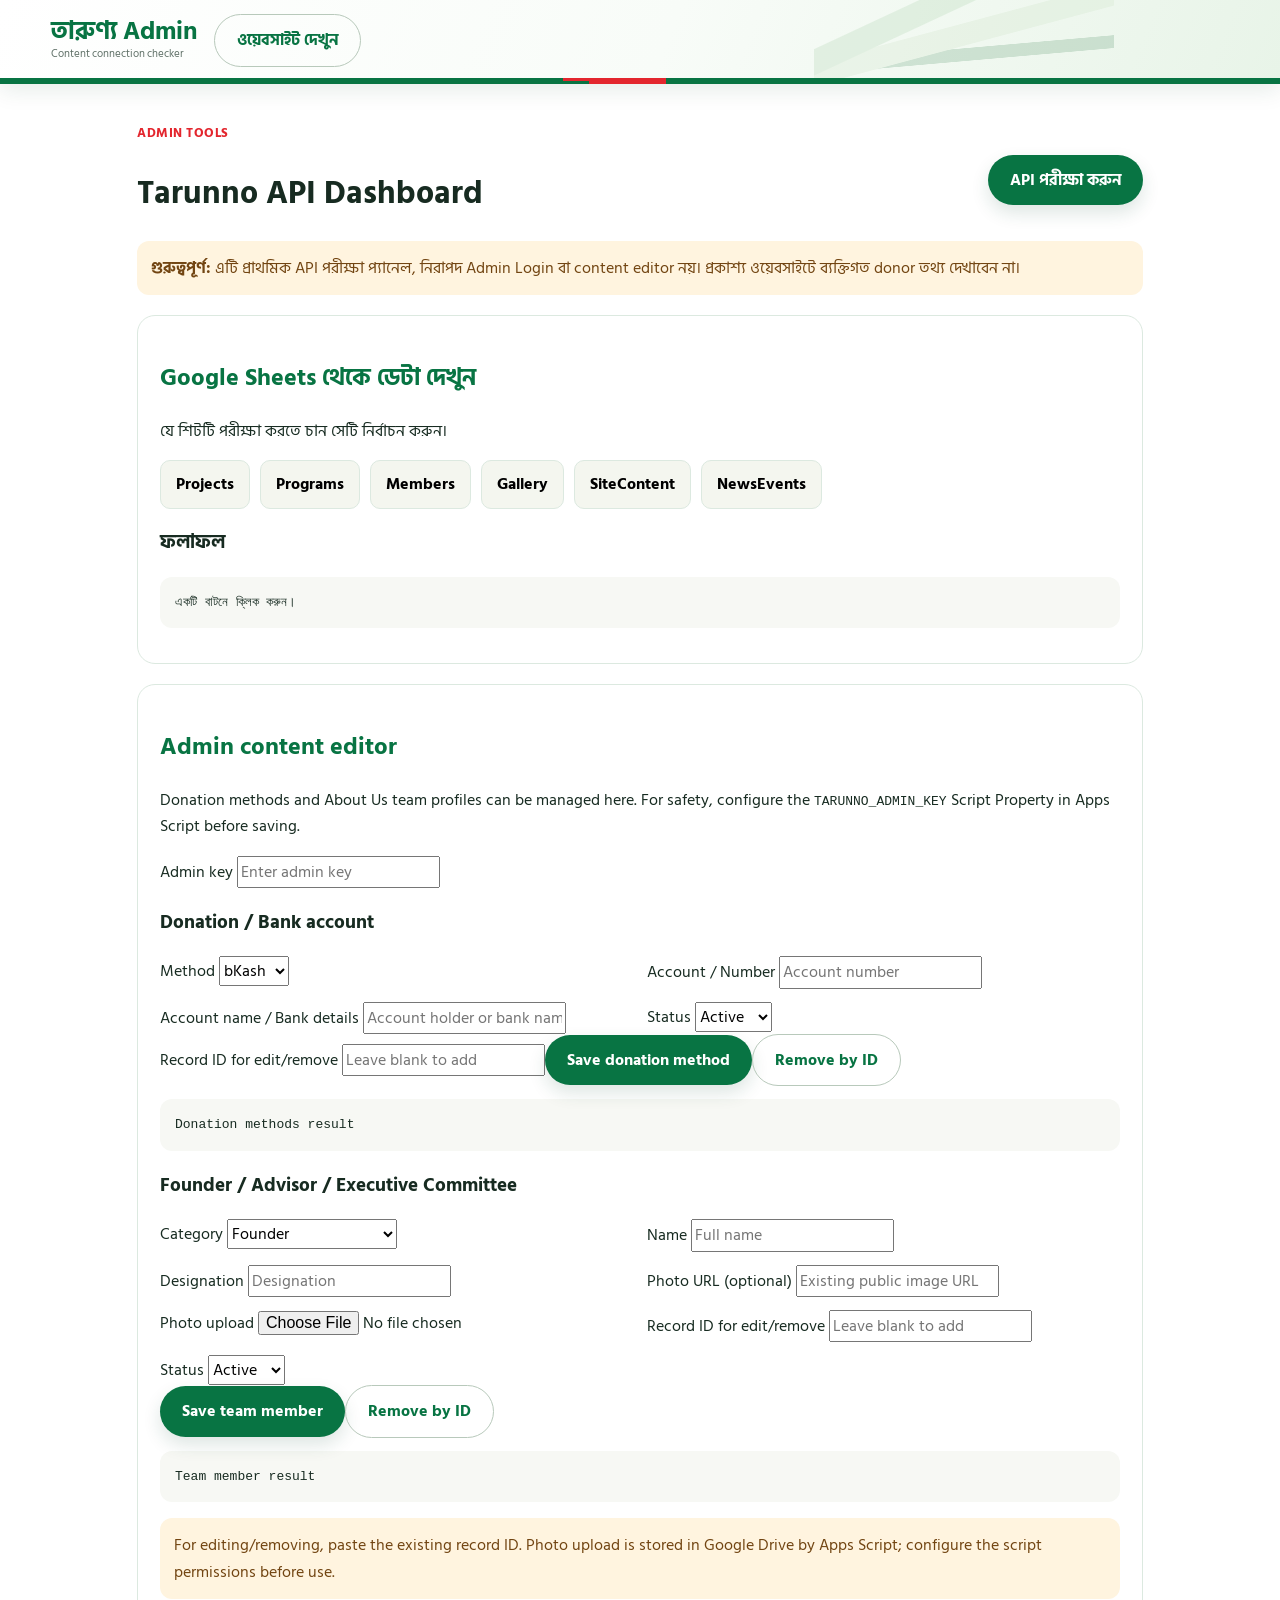
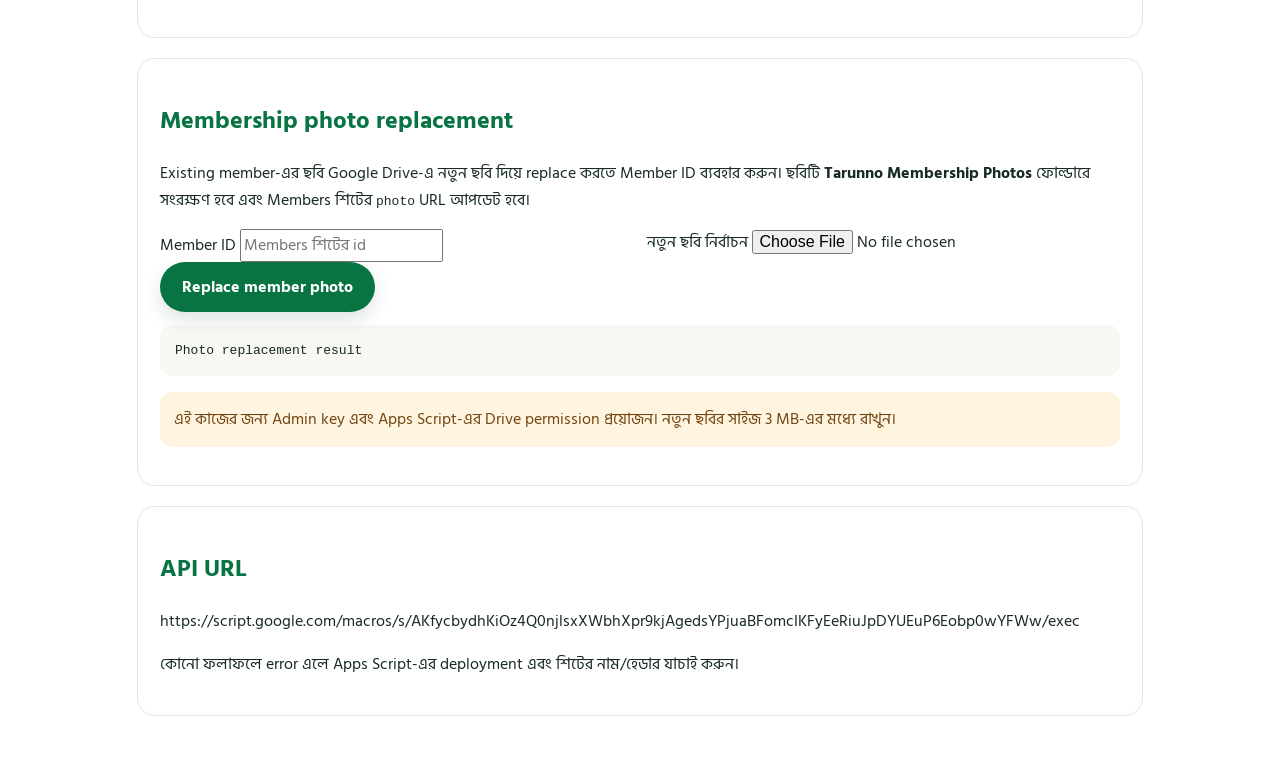
==== commit c6662e1b: "Add files via upload" ====
--- a/admin/index.html
+++ b/admin/index.html
@@ -1,348 +1,12 @@
-<!doctype html>
-<html lang="bn">
-<head>
-<meta charset="utf-8"><meta name="viewport" content="width=device-width,initial-scale=1">
-<title>Tarunno Admin Studio</title>
-<link rel="stylesheet" href="../assets/css/style.css">
-<style>
-:root{--g:#174b35;--g2:#246947;--red:#c94a3e;--gold:#f3b447;--bg:#f4f7f4;--line:#e1e9e2;--muted:#748278;--ink:#1e3025}
-*{box-sizing:border-box}body{margin:0;background:var(--bg);color:var(--ink);font-family:'Hind Siliguri','Manrope',sans-serif}
-button,input,select,textarea{font:inherit}button{cursor:pointer}
-.shell{min-height:100vh;display:grid;grid-template-columns:250px minmax(0,1fr)}
-.sidebar{background:#123d2b;color:#edf6ef;padding:23px 15px;display:flex;flex-direction:column;gap:27px}
-.brand{display:flex;align-items:center;gap:11px;padding:0 9px;color:#fff;text-decoration:none}.brandmark{width:42px;height:42px;border-radius:13px;background:var(--gold);color:#16452f;display:grid;place-items:center;font-size:23px;font-weight:900}.brand b{display:block;font-size:18px;line-height:1.15}.brand small{display:block;color:#b8d0c0;font-size:11px;margin-top:5px}
-.navtitle{font-size:10px;letter-spacing:.13em;color:#8eb19b;padding:0 12px;margin-bottom:8px;text-transform:uppercase}.nav{display:grid;gap:4px}.nav button{display:flex;align-items:center;gap:11px;text-align:left;border:0;background:transparent;color:#c9ded0;padding:11px 12px;border-radius:10px;font-size:13px;font-weight:650}.nav button:hover,.nav button.active{background:#ffffff18;color:#fff}.ni{width:23px;text-align:center;font-size:17px}.sidefoot{margin-top:auto;border:1px solid #ffffff22;border-radius:13px;padding:13px;color:#bcd0c2;font-size:11px;line-height:1.6}.sidefoot b{display:block;color:#fff;font-size:12px}
-.main{padding:25px clamp(15px,3vw,36px) 42px;min-width:0}.topbar{display:flex;justify-content:space-between;align-items:center;gap:16px;margin-bottom:25px}.crumb{color:var(--muted);font-size:11px}.topbar h1{font-size:27px;line-height:1.2;margin:5px 0 0;color:var(--g)}.topright{display:flex;gap:9px;align-items:center}.pill{display:inline-flex;align-items:center;gap:7px;background:#e7f5eb;color:#236c43;border:1px solid #cce8d4;border-radius:999px;padding:7px 10px;font-size:11px;font-weight:800}.dot{width:7px;height:7px;background:#31a366;border-radius:50%}.btn{border:1px solid var(--line);background:#fff;color:#2c5b40;border-radius:10px;padding:10px 13px;font-weight:750;font-size:12px;text-decoration:none;display:inline-flex;align-items:center;justify-content:center;gap:7px}.btn:hover{background:#f1f7f2}.btn.primary{background:var(--g2);border-color:var(--g2);color:#fff}.btn.gold{background:var(--gold);border-color:var(--gold);color:#203a2b}.btn.danger{color:#b63830;border-color:#f0d2cf;background:#fff9f8}.btn.small{padding:7px 9px;font-size:11px}
-.hero{background:linear-gradient(112deg,#164b35,#28714c);color:white;border-radius:19px;padding:24px 26px;display:flex;justify-content:space-between;align-items:center;gap:18px;margin-bottom:19px;position:relative;overflow:hidden}.hero:after{content:"";position:absolute;width:210px;height:210px;border:1px solid #ffffff20;border-radius:50%;right:13%;top:-125px;box-shadow:0 0 0 25px #ffffff07,0 0 0 50px #ffffff05}.eyebrow{font-size:10px;color:#ffd17a;letter-spacing:.13em;font-weight:850}.hero h2{font-size:23px;color:white;margin:5px 0}.hero p{font-size:13px;color:#d5e8da;margin:0;max-width:650px}.hero button{position:relative;z-index:1;white-space:nowrap}
-.stats{display:grid;grid-template-columns:repeat(4,minmax(0,1fr));gap:13px;margin-bottom:19px}.stat{background:white;border:1px solid var(--line);border-radius:15px;padding:16px;box-shadow:0 4px 14px #163c2705}.stathead{display:flex;justify-content:space-between;align-items:center;color:var(--muted);font-size:11px;font-weight:700}.staticon{width:35px;height:35px;border-radius:11px;background:#eaf4ed;color:var(--g2);display:grid;place-items:center;font-size:17px}.statvalue{font-size:25px;font-weight:850;color:#183d2b;margin-top:10px}.statnote{font-size:10px;color:#87958b;margin-top:3px}
-.panel{background:#fff;border:1px solid var(--line);border-radius:16px;padding:20px;margin-bottom:17px;box-shadow:0 4px 15px #153d2704}.panelhead{display:flex;align-items:flex-start;justify-content:space-between;gap:12px;margin-bottom:15px}.panel h2{font-size:17px;color:#193f2c;margin:0}.panel p.sub{font-size:12px;color:var(--muted);margin:5px 0 0}.grid2{display:grid;grid-template-columns:repeat(2,minmax(0,1fr));gap:13px}.notice{border-radius:11px;padding:12px 14px;font-size:12px;line-height:1.6;margin:12px 0}.notice.warn{background:#fff6e4;border:1px solid #f1dfb6;color:#7b5721}.notice.ok{background:#eaf7ee;border:1px solid #cde8d4;color:#256a41}.notice.error{background:#fff0ef;border:1px solid #f0cfcb;color:#a83a32}
-.field{display:grid;gap:6px;margin:10px 0}.field label{font-size:11px;font-weight:800;color:#405648}.field input,.field select,.field textarea{width:100%;min-width:0;border:1px solid #dbe5dd;border-radius:9px;background:#fcfdfc;padding:10px 11px;font-size:12px;color:#253a2d;outline:none}.field textarea{min-height:80px;resize:vertical}.field input:focus,.field select:focus,.field textarea:focus{border-color:#4b9568;box-shadow:0 0 0 3px #24694713}.field input[readonly]{background:#f1f4f1;color:#7b887f}
-.toolbar{display:flex;align-items:center;justify-content:space-between;gap:10px;flex-wrap:wrap;margin-bottom:13px}.toolsleft,.toolsright{display:flex;align-items:center;gap:8px;flex-wrap:wrap}.search{width:min(300px,65vw);border:1px solid var(--line);border-radius:10px;padding:10px 12px;font-size:12px;background:#fff}.tablewrap{overflow:auto;border:1px solid #e7ece7;border-radius:11px}table{width:100%;border-collapse:collapse;min-width:650px}th,td{text-align:left;border-bottom:1px solid #edf1ed;padding:11px 12px;font-size:11px;vertical-align:middle;max-width:240px}th{background:#f7faf7;color:#627368;font-weight:850;white-space:nowrap}td{color:#34483b;overflow-wrap:anywhere}tr:last-child td{border-bottom:0}.empty{padding:28px;text-align:center;color:#849188;font-size:12px}.badge{display:inline-flex;border-radius:999px;padding:4px 8px;font-size:10px;font-weight:800;background:#edf2ee;color:#68766d}.badge.pending{background:#fff2d7;color:#976819}.badge.active,.badge.approved{background:#e5f5e9;color:#267344}.badge.rejected,.badge.inactive{background:#ffefed;color:#b64037}.rowactions{display:flex;gap:5px;flex-wrap:wrap}
-.hidden{display:none!important}.login-screen{min-height:100vh;display:grid;place-items:center;padding:22px;background:radial-gradient(circle at top right,#e1f2e5,transparent 38%),var(--bg)}.login-card{width:min(430px,100%);background:#fff;border:1px solid var(--line);border-radius:20px;padding:28px;box-shadow:0 18px 55px #143c2512}.login-brand{display:flex;align-items:center;gap:12px;margin-bottom:20px}.login-brand .brandmark{display:grid;place-items:center}.login-card h1{font-size:25px;color:var(--g);margin:0}.login-card p{font-size:13px;color:var(--muted);line-height:1.7}.login-card .field{margin:14px 0}.login-card .btn{width:100%;margin-top:8px}.footer{text-align:center;color:#8b9990;font-size:10px;padding:12px}.api-line{font-size:11px;color:#6b7e70;overflow-wrap:anywhere}
-@media(max-width:1050px){.shell{grid-template-columns:218px minmax(0,1fr)}.stats{grid-template-columns:repeat(2,minmax(0,1fr))}}
-@media(max-width:730px){.shell{display:block}.sidebar{padding:13px;gap:12px}.brand{padding:0 3px}.navtitle,.sidefoot{display:none}.nav{display:flex;overflow-x:auto;padding-bottom:3px}.nav button{white-space:nowrap;padding:9px 11px;font-size:11px}.main{padding:18px 12px 30px}.topbar{align-items:flex-start}.topbar h1{font-size:23px}.topright{flex-direction:column;align-items:flex-end}.hero{padding:20px;align-items:flex-start;flex-direction:column}.hero h2{font-size:20px}.stats{gap:8px}.stat{padding:12px}.statvalue{font-size:22px}.panel{padding:15px}.grid2{grid-template-columns:1fr}.panelhead{flex-direction:column}.toolbar{align-items:stretch}.search{width:100%}}
+<!doctype html><html lang="bn"><head><meta charset="utf-8"><meta name="viewport" content="width=device-width,initial-scale=1"><title>Tarunno Admin</title><link rel="stylesheet" href="../assets/css/style.css"><style>.admin-wrap{max-width:1050px;margin:auto;padding:35px 22px}.admin-top{display:flex;justify-content:space-between;align-items:center;gap:15px;flex-wrap:wrap}.admin-panel{background:#fff;border:1px solid var(--line);border-radius:18px;padding:22px;margin:20px 0}.admin-panel h2{color:var(--green)}.admin-actions{display:flex;flex-wrap:wrap;gap:10px}.admin-actions button{border:1px solid var(--line);background:#f4f6ef;border-radius:10px;padding:10px 15px;cursor:pointer;font-weight:700}.admin-result{white-space:pre-wrap;overflow-wrap:anywhere;background:#f7f8f4;padding:15px;border-radius:12px;max-height:380px;overflow:auto;font-size:13px}.warning{background:#fff4df;padding:14px;border-radius:12px;color:#724512}</style></head><body><header class="site-header"><a class="brand" href="../"><span class="brand-mark">ত</span><span><b>তারুণ্য Admin</b><small>Content connection checker</small></span></a><a class="btn outline" href="../">ওয়েবসাইট দেখুন</a></header><main class="admin-wrap"><div class="admin-top"><div><span class="eyebrow">ADMIN TOOLS</span><h1>Tarunno API Dashboard</h1></div><button class="btn primary" id="health">API পরীক্ষা করুন</button></div><div class="warning"><b>গুরুত্বপূর্ণ:</b> এটি প্রাথমিক API পরীক্ষা প্যানেল, নিরাপদ Admin Login বা content editor নয়। প্রকাশ্য ওয়েবসাইটে ব্যক্তিগত donor তথ্য দেখাবেন না।</div><section class="admin-panel"><h2>Google Sheets থেকে ডেটা দেখুন</h2><p>যে শিটটি পরীক্ষা করতে চান সেটি নির্বাচন করুন।</p><div class="admin-actions"><button data-sheet="Projects">Projects</button><button data-sheet="Programs">Programs</button><button data-sheet="Members">Members</button><button data-sheet="Gallery">Gallery</button><button data-sheet="SiteContent">SiteContent</button><button data-sheet="NewsEvents">NewsEvents</button></div><h3 id="resultTitle">ফলাফল</h3><pre class="admin-result" id="result">একটি বাটনে ক্লিক করুন।</pre></section><section class="admin-panel"><h2>Admin content editor</h2><p>Donation methods and About Us team profiles can be managed here. For safety, configure the <code>TARUNNO_ADMIN_KEY</code> Script Property in Apps Script before saving.</p><label>Admin key <input id="adminKey" type="password" autocomplete="current-password" placeholder="Enter admin key"></label><h3>Donation / Bank account</h3><div class="form-grid"><label>Method <select id="payMethod"><option>bKash</option><option>Nagad</option><option>Rocket</option><option>Bank</option></select></label><label>Account / Number <input id="payAccount" placeholder="Account number"></label><label>Account name / Bank details <input id="payName" placeholder="Account holder or bank name"></label><label>Status <select id="payStatus"><option value="active">Active</option><option value="inactive">Inactive</option></select></label></div><label>Record ID for edit/remove <input id="paymentId" placeholder="Leave blank to add"></label><button class="btn primary" id="savePayment">Save donation method</button><button class="btn outline" id="deletePayment">Remove by ID</button><pre class="admin-result" id="paymentResult">Donation methods result</pre><h3>Founder / Advisor / Executive Committee</h3><div class="form-grid"><label>Category <select id="teamCategory"><option value="Founder">Founder</option><option value="Advisor">Advisor</option><option value="Executive Committee">Executive Committee</option></select></label><label>Name <input id="teamName" placeholder="Full name"></label><label>Designation <input id="teamDesignation" placeholder="Designation"></label><label>Photo URL (optional) <input id="teamPhoto" placeholder="Existing public image URL"></label><label>Photo upload <input id="teamPhotoFile" type="file" accept="image/png,image/jpeg,image/webp"></label><label>Record ID for edit/remove <input id="teamId" placeholder="Leave blank to add"></label><label>Status <select id="teamStatus"><option value="active">Active</option><option value="inactive">Inactive</option></select></label></div><button class="btn primary" id="saveTeam">Save team member</button><button class="btn outline" id="deleteTeam">Remove by ID</button><pre class="admin-result" id="teamResult">Team member result</pre><p class="warning">For editing/removing, paste the existing record ID. Photo upload is stored in Google Drive by Apps Script; configure the script permissions before use.</p></section><section class="admin-panel"><h2>Membership photo replacement</h2><p>Existing member-এর ছবি Google Drive-এ নতুন ছবি দিয়ে replace করতে Member ID ব্যবহার করুন। ছবিটি <b>Tarunno Membership Photos</b> ফোল্ডারে সংরক্ষণ হবে এবং Members শিটের <code>photo</code> URL আপডেট হবে।</p><div class="form-grid"><label>Member ID <input id="memberPhotoId" placeholder="Members শিটের id"></label><label>নতুন ছবি নির্বাচন <input id="memberPhotoFile" type="file" accept="image/png,image/jpeg,image/webp"></label></div><img id="memberPhotoPreview" alt="Selected photo preview" hidden style="max-width:160px;max-height:160px;object-fit:cover;border-radius:12px;margin:10px 0"><button class="btn primary" id="replaceMemberPhoto">Replace member photo</button><pre class="admin-result" id="memberPhotoResult">Photo replacement result</pre><p class="warning">এই কাজের জন্য Admin key এবং Apps Script-এর Drive permission প্রয়োজন। নতুন ছবির সাইজ 3 MB-এর মধ্যে রাখুন।</p></section><section class="admin-panel"><h2>API URL</h2><p id="apiUrl"></p><p>কোনো ফলাফলে error এলে Apps Script-এর deployment এবং শিটের নাম/হেডার যাচাই করুন।</p></section></main><script src="../assets/js/config.js"></script><script>
+const API=(window.TARUNNO_CONFIG||{}).appsScriptUrl;const result=document.getElementById('result');document.getElementById('apiUrl').textContent=API||'API URL missing';async function check(action){result.textContent='লোড হচ্ছে…';document.getElementById('resultTitle').textContent='Result: '+action;try{const r=await fetch(API+(API.includes('?')?'&':'?')+'action='+encodeURIComponent(action));const data=await r.json();result.textContent=JSON.stringify(data,null,2)}catch(e){result.textContent='Request failed: '+e.message+'\nApps Script URL, deployment access, and browser CORS/redirect behavior পরীক্ষা করুন।'}}document.getElementById('health').addEventListener('click',()=>check('health'));document.querySelectorAll('[data-sheet]').forEach(b=>b.addEventListener('click',()=>check(b.dataset.sheet)));
 
-/* Tarunno Admin — accessible professional refresh */
-:root{--g:#0c5738;--g2:#168451;--red:#d51f2a;--gold:#ffc629;--bg:#f8faf7;--line:#e4e9e7;--muted:#687a72;--ink:#172b23;--surface:#fff;--shadow:0 8px 28px rgba(22,52,38,.055)}
-html{scroll-behavior:smooth}body{font-family:Inter,'Noto Sans Bengali','Hind Siliguri',system-ui,sans-serif;letter-spacing:-.01em;background:radial-gradient(ellipse at 80% 0%,#e8f3ec 0,transparent 36%),var(--bg);color:var(--ink);font-size:14px}
-.shell{grid-template-columns:264px minmax(0,1fr)}.sidebar{position:sticky;top:0;height:100vh;overflow:auto;background:linear-gradient(180deg,#103b2a,#164b35);padding:25px 16px 18px;gap:27px;box-shadow:8px 0 28px #163b2708}.brand{padding:0 8px;gap:12px}.brandmark{width:44px;height:44px;border-radius:14px;box-shadow:0 5px 12px #0002}.brand b{font-size:17px;letter-spacing:-.025em}.brand small{font-size:11px;letter-spacing:.02em}.navtitle{font-size:10px;letter-spacing:.15em;margin:0 0 10px;color:#9bc4aa}.nav{gap:5px}.nav button{width:100%;min-height:42px;padding:10px 12px;border-radius:11px;font-size:13px;color:#d2e4d8;transition:background .16s,transform .16s}.nav button:hover{background:#ffffff12;transform:translateX(2px)}.nav button.active{background:#ffffff1b;color:white;box-shadow:inset 3px 0 #f2bd55}.ni{font-size:17px;width:25px}.sidefoot{border-color:#ffffff1a;background:#ffffff08;border-radius:14px;padding:14px;font-size:11px}
-.main{max-width:1700px;width:100%;margin:0 auto;padding:28px clamp(18px,3vw,42px) 48px}.topbar{position:sticky;top:0;z-index:5;margin:-28px calc(clamp(18px,3vw,42px)*-1) 25px;padding:18px clamp(18px,3vw,42px);background:#f7f9f7eF;backdrop-filter:blur(14px);border-bottom:1px solid #e3eae5}.crumb{font-size:11px;letter-spacing:.04em;color:#7a8a82}.topbar h1{font-size:clamp(22px,2vw,28px);font-weight:800;letter-spacing:-.04em;margin-top:6px;color:#163e2b}.topright{gap:8px}.pill{padding:8px 12px;font-size:11px;white-space:nowrap}.btn{border-radius:10px;min-height:38px;padding:10px 14px;font-size:12px;font-weight:750;transition:transform .15s,box-shadow .15s,background .15s}.btn:hover{transform:translateY(-1px);box-shadow:0 5px 14px #173f2a12}.btn.primary{background:#168451;border-color:#168451;box-shadow:0 4px 10px #176b451a}.btn.primary:hover{background:#0c5738}.btn.danger{background:#d51f2a;border-color:#d51f2a;color:#fff}.about-photo-preview{margin-top:10px;max-width:340px;min-height:80px;border:1px dashed #cbd8cf;border-radius:12px;padding:12px;color:#718178;font-size:12px}.about-photo-preview img{max-width:100%;max-height:210px;object-fit:contain;border-radius:8px}.btn.gold{background:#f4c35f;border-color:#f4c35f}.hero{border-radius:22px;padding:clamp(24px,3vw,34px);margin-bottom:20px;background:linear-gradient(115deg,#103d2b 0%,#176541 62%,#248254 100%);box-shadow:0 14px 30px #17482e20}.hero:after{right:10%;top:-110px;width:250px;height:250px;box-shadow:0 0 0 30px #ffffff06,0 0 0 60px #ffffff04}.eyebrow{font-size:10px;letter-spacing:.16em}.hero h2{font-size:clamp(21px,2.2vw,28px);letter-spacing:-.035em;margin:9px 0}.hero p{font-size:13px;line-height:1.8;max-width:720px}.stats{gap:15px;margin-bottom:20px}.stat{border:1px solid #e5ebe7;border-radius:17px;padding:19px;box-shadow:var(--shadow);transition:transform .18s,box-shadow .18s}.stat:hover{transform:translateY(-2px);box-shadow:0 12px 28px #153d2710}.stathead{font-size:12px;gap:10px}.staticon{width:39px;height:39px;border-radius:13px;background:#eaf5ee}.statvalue{font-size:30px;letter-spacing:-.04em;margin-top:12px}.statnote{font-size:11px;margin-top:5px}.panel{border:1px solid #e4eae6;border-radius:17px;padding:22px;margin-bottom:18px;box-shadow:var(--shadow)}.panelhead{margin-bottom:19px;align-items:center}.panel h2{font-size:17px;letter-spacing:-.025em}.panel p.sub{font-size:12px;line-height:1.7}.toolsleft,.toolsright{gap:9px;flex-wrap:wrap}.notice{border-radius:12px;padding:13px 15px;font-size:12px;line-height:1.75}.field{gap:7px;margin:13px 0}.field label{font-size:12px}.field input,.field select,.field textarea,.search{border:1px solid #dce5df;border-radius:10px;padding:11px 12px;background:#fcfdfc;min-height:42px;outline:none;transition:border .15s,box-shadow .15s}.field input:focus,.field select:focus,.field textarea:focus,.search:focus{border-color:#3c9468;box-shadow:0 0 0 3px #29925b18}.toolbar{display:flex;justify-content:space-between;align-items:center;gap:12px;flex-wrap:wrap;margin-bottom:14px}.search{min-width:min(300px,100%)}.tablewrap{border:1px solid #e7ece9;border-radius:12px;overflow:auto}.tablewrap table{width:100%;border-collapse:separate;border-spacing:0;font-size:12px}.tablewrap th{background:#f4f8f5;color:#52675b;font-size:11px;font-weight:800;white-space:nowrap}.tablewrap th,.tablewrap td{padding:13px 14px;border-bottom:1px solid #edf1ee;text-align:left}.tablewrap tr:last-child td{border-bottom:0}.tablewrap tbody tr:hover{background:#f8fbf9}.empty{padding:28px 18px;color:#718178;text-align:center;font-size:12px;line-height:1.8}.login-screen{min-height:100vh;display:grid;place-items:center;padding:24px;background:radial-gradient(ellipse at 18% 15%,#dcefe2 0,transparent 38%),radial-gradient(ellipse at 90% 85%,#e6f0e7 0,transparent 35%),#f4f7f5}.login-card{width:min(100%,440px);padding:clamp(24px,4vw,38px);border:1px solid #e2eae4;border-radius:24px;background:#ffffffed;box-shadow:0 24px 70px #123e2b17;backdrop-filter:blur(12px)}.login-brand{display:flex;align-items:center;gap:13px}.tarunno-logo{object-fit:contain;display:block;background:#fff;border-radius:12px}.login-brand .tarunno-logo{width:68px;height:68px;padding:4px}.side-logo{width:48px;height:48px;padding:3px;flex:0 0 48px}.login-brand .brandmark{width:50px;height:50px}.login-brand h1{font-size:23px;letter-spacing:-.04em;color:#143f2c;margin:0}.login-brand small{font-size:11px;color:#718178}.login-card>p{color:#63766b;font-size:13px;line-height:1.8;margin:22px 0}.login-card form{display:grid;gap:8px}.login-card .field{margin:7px 0}.login-card .btn{width:100%;min-height:45px;margin-top:8px;font-size:13px}.login-card .notice{margin-top:14px}.footer{padding:20px 0 0;color:#8a9890;font-size:11px;text-align:center}
-@media(max-width:1050px){.shell{grid-template-columns:225px minmax(0,1fr)}.stats{grid-template-columns:repeat(2,minmax(0,1fr))}.sidebar{padding-inline:12px}}
-@media(max-width:730px){.shell{display:block}.sidebar{position:relative;height:auto;overflow:visible;padding:13px;gap:12px}.brand{padding:0 3px}.navtitle,.sidefoot{display:none}.nav{display:flex;overflow-x:auto;padding:5px 0 3px;scrollbar-width:thin}.nav button{width:auto;min-height:38px;white-space:nowrap;padding:9px 11px;font-size:11px}.main{padding:0 12px 28px}.topbar{position:relative;top:auto;margin:0 -12px 17px;padding:16px 12px;align-items:flex-start;gap:10px}.topbar h1{font-size:21px}.topright{flex-direction:row;align-items:center;justify-content:flex-end;flex-wrap:wrap}.topright .btn{min-height:34px;padding:8px 10px}.pill{padding:7px 9px}.hero{padding:22px;border-radius:17px;align-items:flex-start;flex-direction:column}.hero h2{font-size:21px}.stats{gap:9px}.stat{padding:13px;border-radius:14px}.stathead{font-size:11px;align-items:flex-start}.staticon{width:31px;height:31px;flex:0 0 31px}.statvalue{font-size:24px}.panel{padding:16px;border-radius:15px}.grid2{grid-template-columns:1fr}.panelhead{align-items:flex-start;flex-direction:column}.toolbar{align-items:stretch}.search{width:100%;min-width:0}.tablewrap{margin-inline:-2px}.tablewrap th,.tablewrap td{padding:10px}.login-card{border-radius:20px}}
-@media(max-width:390px){.stats{grid-template-columns:1fr 1fr}.topbar{display:block}.topright{justify-content:flex-start;margin-top:13px}.hero .btn{width:100%}}
+async function postAdmin(action,data,target){const out=document.getElementById(target);out.textContent='Saving…';try{const r=await fetch(API,{method:'POST',headers:{'Content-Type':'text/plain;charset=utf-8'},body:JSON.stringify({action,data,adminKey:document.getElementById('adminKey').value})});const j=await r.json();out.textContent=JSON.stringify(j,null,2);if(!j.success)throw new Error(j.error||'Save failed');}catch(e){out.textContent+='\n'+e.message}}
+document.getElementById('savePayment').addEventListener('click',()=>postAdmin('saveDonationMethod',{id:document.getElementById('paymentId').value,method:document.getElementById('payMethod').value,account:document.getElementById('payAccount').value,accountName:document.getElementById('payName').value,status:document.getElementById('payStatus').value},'paymentResult'));
+document.getElementById('saveTeam').addEventListener('click',async()=>{let photoData='';const f=document.getElementById('teamPhotoFile').files[0];if(f){photoData=await new Promise((resolve,reject)=>{const r=new FileReader();r.onload=()=>resolve(r.result);r.onerror=reject;r.readAsDataURL(f)});}postAdmin('saveTeamMember',{id:document.getElementById('teamId').value,category:document.getElementById('teamCategory').value,name:document.getElementById('teamName').value,designation:document.getElementById('teamDesignation').value,photo:document.getElementById('teamPhoto').value,photoData,status:document.getElementById('teamStatus').value},'teamResult')});
+document.getElementById('deletePayment').addEventListener('click',()=>postAdmin('deleteDonationMethod',{id:document.getElementById('paymentId').value},'paymentResult'));
+document.getElementById('deleteTeam').addEventListener('click',()=>postAdmin('deleteTeamMember',{id:document.getElementById('teamId').value},'teamResult'));
 
-
-/* Dashboard redesign v2 */
-#dashboardView .hero{min-height:180px;padding:30px 32px;background:linear-gradient(115deg,#103f2c 0%,#16764e 72%,#209366 100%);box-shadow:0 14px 34px #145b3a20}
-#dashboardView .hero h2{font-size:clamp(24px,2.4vw,32px);letter-spacing:-.04em;margin:9px 0 7px}
-#dashboardView .hero p{max-width:570px;font-size:13px;line-height:1.8}
-#dashboardView .eyebrow{font-size:10px;letter-spacing:.17em}
-#dashboardView .stats{gap:16px;margin:20px 0}
-#dashboardView .stat{position:relative;overflow:hidden;min-height:134px;padding:20px 20px 17px;border:1px solid #e6eee8;border-radius:18px;box-shadow:0 8px 24px #173e2b08;transition:transform .18s,box-shadow .18s}
-#dashboardView .stat:hover{transform:translateY(-3px);box-shadow:0 13px 28px #173e2b10}
-#dashboardView .stat:nth-child(1){background:linear-gradient(140deg,#fff,#f0faf4)}
-#dashboardView .stat:nth-child(2){background:linear-gradient(140deg,#fff,#fff5f4)}
-#dashboardView .stat:nth-child(3){background:linear-gradient(140deg,#fff,#f1f7ff)}
-#dashboardView .stat:nth-child(4){background:linear-gradient(140deg,#fff,#f8f4ff)}
-#dashboardView .stathead{font-size:12px;color:#52675b}
-#dashboardView .staticon{width:42px;height:42px;border-radius:14px;font-size:19px;background:#dff4e7;color:#128153}
-#dashboardView .stat:nth-child(2) .staticon{background:#ffe4e5;color:#e34b59}
-#dashboardView .stat:nth-child(3) .staticon{background:#e1efff;color:#2878d4}
-#dashboardView .stat:nth-child(4) .staticon{background:#eee5ff;color:#8054d7}
-#dashboardView .statvalue{font-size:32px;line-height:1.2;margin-top:12px;color:#163e2b}
-#dashboardView .statnote{font-size:11px;color:#809086}
-.dashboard-lower{display:grid;grid-template-columns:minmax(0,1.35fr) minmax(290px,.9fr);gap:18px;align-items:start}
-.dashboard-lower>.panel{min-width:0;margin-bottom:18px}
-.dashboard-visual{padding:21px 22px 17px;background:#fff;border:1px solid #e5ece7;border-radius:17px;box-shadow:0 8px 24px #173e2b06;margin-bottom:18px}
-.dashboard-visual .panelhead{margin-bottom:10px}
-.trend-chart{width:100%;height:170px;display:block;margin-top:10px}
-.chart-legend{display:flex;justify-content:space-between;gap:10px;color:#849188;font-size:10px;margin-top:3px}
-.dashboard-quick{display:grid;grid-template-columns:repeat(2,minmax(0,1fr));gap:10px}
-.dashboard-quick .btn{justify-content:flex-start;min-height:66px;padding:12px 13px;white-space:normal;text-align:left;line-height:1.5;border-radius:13px;background:#f7fbf8;border-color:#e3eee6;color:#245b3c}
-.dashboard-quick .btn:before{content:'↗';display:grid;place-items:center;flex:0 0 30px;height:30px;border-radius:10px;background:#e0f3e7;color:#168152;font-size:15px}
-.dashboard-quick .btn:nth-child(2){background:#fff6f5;border-color:#f4e4e2;color:#a94743}
-.dashboard-quick .btn:nth-child(2):before{background:#ffe6e4;color:#d94d55}
-.dashboard-quick .btn:nth-child(3){background:#f2f7ff;border-color:#e2ecfb;color:#2d67ae}
-.dashboard-quick .btn:nth-child(3):before{background:#e0edff;color:#2878d4}
-.dashboard-quick .btn:nth-child(4){background:#f8f4ff;border-color:#ece4fb;color:#7150a8}
-.dashboard-quick .btn:nth-child(4):before{background:#ece3ff;color:#8054d7}
-#dashboardView .panel{box-shadow:0 8px 24px #173e2b06}
-#dashboardView #recentMembers{overflow-x:auto}
-#dashboardView .notice{margin-top:15px}
-@media(max-width:1050px){.dashboard-lower{grid-template-columns:1fr}}
-@media(max-width:730px){#dashboardView .hero{padding:22px}#dashboardView .stats{gap:9px}#dashboardView .stat{padding:14px;min-height:120px}#dashboardView .statvalue{font-size:26px}.dashboard-lower{display:block}.dashboard-quick{grid-template-columns:1fr 1fr}.dashboard-visual{padding:16px}.trend-chart{height:145px}}
-@media(max-width:390px){.dashboard-quick{grid-template-columns:1fr}}
-
-
-
-/* Tarunno premium refresh: actual admin UI (not a mockup) */
-:root{--g:#075b3b;--g2:#0b8a54;--red:#d92332;--gold:#ffc928;--bg:#f5f8f5;--line:#e2e9e3;--muted:#697b70;--ink:#162d22;--shadow:0 12px 32px rgba(13,61,38,.075)}
-body{background:linear-gradient(135deg,#f7faf7 0%,#f2f7f2 50%,#fff9e9 100%);color:var(--ink)}
-.sidebar{background:linear-gradient(165deg,#06452f 0%,#075b3b 52%,#043725 100%);border-right:4px solid var(--gold)}
-.brand{padding:10px 9px 16px;border-bottom:1px solid #ffffff20}.side-logo{background:#fff;border:3px solid #ffc928;box-shadow:0 5px 18px #001f1433}.brand b{font-size:18px;color:#fff}.brand small{color:#c9e8d5}
-.nav button{position:relative;border:1px solid transparent}.nav button.active{background:linear-gradient(100deg,#d92332,#bd1727);box-shadow:0 6px 15px #d9233230;color:#fff}.nav button.active:before{content:"";position:absolute;left:-13px;top:8px;bottom:8px;width:4px;border-radius:0 5px 5px 0;background:var(--gold)}
-.topbar{border-bottom:1px solid #e1e9e2;background:#ffffffed}.topbar h1{color:#075b3b}.pill{background:#fff7d8;color:#6b5100;border-color:#f4df8e}.dot{background:#0b8a54;box-shadow:0 0 0 4px #0b8a5418}
-.btn{border-radius:11px}.btn.primary{background:linear-gradient(110deg,#087b49,#0b985b);border-color:#0b8a54;color:#fff}.btn.primary:hover{background:#075b3b}.btn.gold{background:var(--gold);border-color:#f0bd18;color:#3d3000}.btn.danger{background:var(--red);border-color:var(--red);color:#fff}
-#dashboardView .hero{background:linear-gradient(115deg,#06452f 0%,#08794a 68%,#0c965b 100%);border:1px solid #0a7047;box-shadow:0 16px 36px #075b3b25}#dashboardView .hero:after{border-color:#ffffff25;box-shadow:0 0 0 30px #ffffff09,0 0 0 60px #ffffff05}#dashboardView .eyebrow{color:#ffd84f}
-#dashboardView .stat{border-top:3px solid #0b8a54}#dashboardView .stat:nth-child(2){border-top-color:#d92332}#dashboardView .stat:nth-child(3){border-top-color:#ffc928}#dashboardView .stat:nth-child(4){border-top-color:#0b8a54}#dashboardView .stat:nth-child(2) .staticon{background:#ffeaeb;color:#d92332}#dashboardView .stat:nth-child(3) .staticon{background:#fff5cf;color:#8c6900}#dashboardView .stat:nth-child(4) .staticon{background:#e3f5e9;color:#087b49}
-.panel,.dashboard-visual{box-shadow:var(--shadow);border-color:#e1e9e2}.panel h2{color:#075b3b}.dashboard-quick .btn{border-color:#dcebe0;background:#f0faf3;color:#075b3b}.dashboard-quick .btn:before{background:#d9f2e2;color:#087b49}.dashboard-quick .btn:nth-child(2){background:#fff1f1;border-color:#f4d9db;color:#b21e2a}.dashboard-quick .btn:nth-child(2):before{background:#ffdddf;color:#d92332}.dashboard-quick .btn:nth-child(3){background:#fff9e4;border-color:#f5e7ad;color:#725400}.dashboard-quick .btn:nth-child(3):before{background:#ffed9c;color:#745400}.dashboard-quick .btn:nth-child(4){background:#eef9f1;border-color:#d9eee0;color:#075b3b}
-.field input:focus,.field select:focus,.field textarea:focus,.search:focus{border-color:#0b8a54;box-shadow:0 0 0 4px #0b8a5418}.field label{color:#234b35}.tablewrap th{background:#eaf5ed;color:#24553a}.tablewrap tbody tr:hover{background:#fffbea}.badge.pending{background:#fff3c7;color:#725400}.badge.active,.badge.approved{background:#e2f6e8;color:#087b49}.badge.rejected,.badge.inactive{background:#ffeaeb;color:#b21e2a}
-.login-screen{position:relative;overflow:hidden;background:radial-gradient(ellipse at 0% 0%,#d9f0e1 0,transparent 40%),radial-gradient(ellipse at 100% 100%,#fff0b6 0,transparent 36%),#f7faf7}.login-screen:before,.login-screen:after{content:"";position:absolute;width:340px;height:340px;border-radius:50%;pointer-events:none}.login-screen:before{left:-210px;top:-180px;border:42px solid #087b4914;box-shadow:0 0 0 30px #d923320c}.login-screen:after{right:-220px;bottom:-200px;border:44px solid #ffc9282a;box-shadow:0 0 0 28px #d923320b}.login-card{position:relative;z-index:1;border:1px solid #dce9df;border-top:5px solid var(--red);border-radius:25px;box-shadow:0 28px 80px #123e2b1b}.login-brand{padding-bottom:18px;border-bottom:1px solid #e7eee8}.login-brand .tarunno-logo{width:78px;height:78px;border:2px solid #f2d05a;box-shadow:0 6px 18px #173e2b12}.login-brand h1{color:#075b3b}.login-card .btn.primary{background:linear-gradient(100deg,#d92332 0%,#b91827 100%);border-color:#d92332;box-shadow:0 7px 18px #d9233228}.login-card .btn.primary:hover{background:#a91624}.login-card .field input{background:#fbfdfb}.login-card .field input:focus{border-color:#0b8a54;box-shadow:0 0 0 4px #0b8a5418}
-#aboutEditorView .panel{border-top:4px solid var(--gold)}#aboutEditorView .panelhead{padding-bottom:14px;border-bottom:1px solid #e9efe9}#aboutEditorView .panelhead h2{font-size:20px}#aboutEditorView .field textarea{min-height:130px;line-height:1.8}#aboutPhotoPreview{background:linear-gradient(135deg,#f0faf3,#fff9e5);border-color:#d4e5d8;max-width:100%;min-height:120px}#aboutPhotoPreview img{max-height:260px;display:block;margin:auto}.footer{border-top:1px solid #e4ebe5;margin-top:15px}
-@media(max-width:730px){.sidebar{border-right:0;border-bottom:4px solid var(--gold)}.brand{border-bottom:0;padding-bottom:5px}.nav button.active:before{left:7px;right:7px;top:auto;bottom:-3px;width:auto;height:3px;border-radius:4px}.login-brand .tarunno-logo{width:64px;height:64px}}
-
-</style>
-</head>
-<body>
-<section id="loginScreen" class="login-screen">
- <div class="login-card">
-  <div class="login-brand"><img class="tarunno-logo" src="../assets/images/logo/logo.png" alt="Tarunno logo"><span><h1>তারুণ্য Admin</h1><small>TARUNNO · Secure Management Login</small></span></div>
-  <p>অনুমোদিত অ্যাডমিন অ্যাকাউন্ট দিয়ে লগইন করুন।</p>
-  <form id="loginForm">
-   <div class="field"><label for="loginEmail">Admin Email</label><input id="loginEmail" type="email" autocomplete="username" required placeholder="admin@example.com"></div>
-   <div class="field"><label for="loginPassword">Password</label><input id="loginPassword" type="password" autocomplete="current-password" required placeholder="আপনার পাসওয়ার্ড"></div>
-   <button id="loginBtn" class="btn primary" type="submit">Login</button>
-  </form>
-  <div id="loginNotice" class="notice warn hidden" role="alert"></div>
-  <p style="font-size:11px;margin-bottom:0">লগইন সমস্যা হলে Apps Script-এর Script Properties-এ Admin email ও password সেট করা আছে কি না যাচাই করুন।</p>
- </div>
-</section>
-<div class="shell hidden" id="adminShell">
-<aside class="sidebar">
- <a class="brand" href="../"><img class="tarunno-logo side-logo" src="../assets/images/logo/logo.png" alt="Tarunno logo"><span><b>তারুণ্য Admin</b><small>Management Studio</small></span></a>
- <div><div class="navtitle">Workspace</div><nav class="nav" id="nav">
-  <button class="active" data-view="dashboard"><span class="ni">⌂</span>Dashboard</button>
-  <button data-view="Members"><span class="ni">♙</span>Members</button>
-  <button data-view="BloodDonors"><span class="ni">♡</span>Blood Donors</button>
-  <button data-view="Donations"><span class="ni">৳</span>Donations</button>
-  <button data-view="Projects"><span class="ni">▤</span>Projects</button>
-  <button data-view="Programs"><span class="ni">▦</span>Programs</button>
-  <button data-view="Gallery"><span class="ni">▧</span>Gallery</button>
-  <button data-view="NewsEvents"><span class="ni">◷</span>News & Events</button>
-  <button data-view="TeamMembers"><span class="ni">♧</span>Team</button>
-  <button data-view="DonationMethods"><span class="ni">＋</span>Donation Methods</button>
-  <button data-view="SiteContent"><span class="ni">✎</span>Site Content</button>
-  <button data-view="AboutEditor"><span class="ni">ⓘ</span>About Page</button>
-  <button data-view="Volunteers"><span class="ni">♧</span>Volunteers</button>
-  <button data-view="settings"><span class="ni">⚙</span>API Settings</button>
- </nav></div>
- <div class="sidefoot"><b>Tarunno Admin Studio</b>Google Sheets database<br>Apps Script API · Phase 1<br>Session-protected admin login</div>
-</aside>
-<main class="main">
- <header class="topbar"><div><div class="crumb">Tarunno / Admin Studio</div><h1 id="pageTitle">Dashboard Overview</h1></div><div class="topright"><span class="pill"><span class="dot"></span><span id="apiStatus">API not checked</span></span><a class="btn" href="../">↗ View website</a><button class="btn" id="logoutBtn">Logout</button></div></header>
- <section id="dashboardView">
-  <div class="hero"><div><div class="eyebrow">TARUNNO · MANAGEMENT WORKSPACE</div><h2>স্বাগতম তারুণ্য Admin Studio-তে</h2><p>সদস্য, রক্তদাতা, অনুদান ও ওয়েবসাইটের কনটেন্ট এক জায়গা থেকে পরিচালনা করুন। ডেটা Google Sheets-এ সংরক্ষিত হবে।</p></div><button class="btn gold" id="refreshDashboard">↻ Refresh data</button></div>
-  <div class="stats">
-   <div class="stat"><div class="stathead">মোট সদস্য আবেদন <span class="staticon">♙</span></div><div class="statvalue" id="countMembers">—</div><div class="statnote">Members sheet</div></div>
-   <div class="stat"><div class="stathead">Pending আবেদন <span class="staticon">◷</span></div><div class="statvalue" id="countPending">—</div><div class="statnote">Needs review</div></div>
-   <div class="stat"><div class="stathead">রক্তদাতা <span class="staticon">♡</span></div><div class="statvalue" id="countDonors">—</div><div class="statnote">BloodDonors sheet</div></div>
-   <div class="stat"><div class="stathead">প্রকল্প <span class="staticon">▤</span></div><div class="statvalue" id="countProjects">—</div><div class="statnote">Projects sheet</div></div>
-  </div>
-  <div class="dashboard-lower">
-   <div>
-    <div class="dashboard-visual"><div class="panelhead"><div><h2>Activity overview</h2><p class="sub">তারুণ্যের কাজের একটি ভিজ্যুয়াল সারাংশ</p></div><span class="pill">Live data via Sheets</span></div>
-     <svg class="trend-chart" viewBox="0 0 600 180" role="img" aria-label="Decorative activity trend illustration" preserveAspectRatio="none"><defs><linearGradient id="trendFill" x1="0" x2="0" y1="0" y2="1"><stop offset="0" stop-color="#19a36a" stop-opacity=".22"/><stop offset="1" stop-color="#19a36a" stop-opacity="0"/></linearGradient></defs><g stroke="#edf2ee" stroke-width="1"><path d="M28 25H590M28 65H590M28 105H590M28 145H590"/><path d="M28 20V150M140 20V150M252 20V150M364 20V150M476 20V150M588 20V150"/></g><path d="M28 132 C70 122 95 118 140 105 S215 111 252 83 S330 88 364 66 S438 79 476 48 S550 44 588 22 L588 150 L28 150Z" fill="url(#trendFill)"/><path d="M28 132 C70 122 95 118 140 105 S215 111 252 83 S330 88 364 66 S438 79 476 48 S550 44 588 22" fill="none" stroke="#169b65" stroke-width="3" stroke-linecap="round"/><g fill="#fff" stroke="#169b65" stroke-width="3"><circle cx="28" cy="132" r="4"/><circle cx="140" cy="105" r="4"/><circle cx="252" cy="83" r="4"/><circle cx="364" cy="66" r="4"/><circle cx="476" cy="48" r="4"/><circle cx="588" cy="22" r="4"/></g></svg><div class="chart-legend"><span>শুরু</span><span>অংশগ্রহণ</span><span>সেবা কার্যক্রম</span><span>বর্তমান</span></div>
-    </div>
-    <div class="panel"><div class="panelhead"><div><h2>Recent member applications</h2><p class="sub">সর্বশেষ জমা হওয়া আবেদন</p></div><button class="btn small" data-goto="Members">সব দেখুন ↗</button></div><div id="recentMembers" class="empty">Login করুন।</div></div>
-   </div>
-   <div class="panel"><div class="panelhead"><div><h2>Quick actions</h2><p class="sub">প্রয়োজনীয় কাজ দ্রুত শুরু করুন</p></div></div><div class="dashboard-quick"><button class="btn" data-goto="Members">সদস্য আবেদন দেখুন</button><button class="btn" data-goto="BloodDonors">রক্তদাতা পরিচালনা</button><button class="btn" data-goto="Projects">প্রকল্প পরিচালনা</button><button class="btn" data-goto="Donations">অনুদান দেখুন</button></div><div id="dashboardNotice" class="notice warn">ডেটা লোড করতে API Settings-এ private admin key দিন।</div><div style="margin-top:18px;padding:15px;border-radius:13px;background:#f5f9f6;border:1px solid #e7efe9"><div style="font-weight:800;color:#244e36;font-size:13px;margin-bottom:5px">Keep things moving</div><div style="font-size:12px;line-height:1.8;color:#718178">নতুন আবেদনগুলো নিয়মিত দেখুন এবং Google Sheets-এ ডেটা sync হচ্ছে কি না যাচাই করুন।</div></div></div>
-  </div>
- </section>
- <section id="dataView" class="hidden">
-  <div class="panel">
-   <div class="panelhead"><div><h2 id="tableTitle">Records</h2><p class="sub" id="tableSub">Google Sheets records</p></div><button class="btn primary" id="newRecord">＋ নতুন রেকর্ড</button></div>
-   <div class="toolbar"><div class="toolsleft"><input class="search" id="searchRows" placeholder="Search records…"><button class="btn" id="reloadRows">↻ Refresh</button></div><div class="toolsright"><span id="recordCount" class="sub"></span></div></div>
-   <div id="tableArea" class="tablewrap"><div class="empty">লগইন করে রেকর্ড দেখুন।</div></div>
-  </div>
-  <div class="panel hidden" id="editorPanel"><div class="panelhead"><div><h2 id="editorTitle">Edit record</h2><p class="sub">পরিবর্তন Google Sheets-এ save হবে</p></div><button class="btn" id="cancelEdit">✕ Close</button></div><form id="recordForm"><div id="formFields" class="grid2"></div><div class="toolsleft"><button class="btn primary" type="submit">Save to Google Sheets</button><button class="btn" type="button" id="cancelEdit2">Cancel</button></div></form><div id="saveNotice"></div></div>
- </section>
- <section id="aboutEditorView" class="hidden">
-  <div class="panel"><div class="panelhead"><div><h2>About page editor</h2><p class="sub">Update the text shown on the public About page. Changes are saved to the SiteContent Google Sheet.</p></div><a class="btn gold" href="../about.html" target="_blank" rel="noopener">Preview About ↗</a></div>
-   <form id="aboutEditorForm"><div class="grid2">
-    <div class="field"><label for="aboutTitleBn">শিরোনাম (বাংলা)</label><input id="aboutTitleBn" required value="তারুণ্য — পরিবর্তনের পথে একসাথে"></div>
-    <div class="field"><label for="aboutTitleEn">Title (English)</label><input id="aboutTitleEn" required value="Tarunno — moving forward together"></div>
-    <div class="field"><label for="aboutTextBn">পরিচিতি (বাংলা)</label><textarea id="aboutTextBn" rows="5" required>তারুণ্য একটি সামাজিক কল্যাণমূলক উদ্যোগ, যার লক্ষ্য মানুষের পাশে দাঁড়ানো, স্বেচ্ছাসেবাকে উৎসাহিত করা এবং স্থানীয় পর্যায়ে ইতিবাচক পরিবর্তনে ভূমিকা রাখা।</textarea></div>
-    <div class="field"><label for="aboutTextEn">About description (English)</label><textarea id="aboutTextEn" rows="5" required>Tarunno is a social welfare initiative committed to supporting people, encouraging volunteering and contributing to positive local change.</textarea></div>
-   </div><div class="field"><label for="aboutPhotoFile">About page photo (JPG, PNG or WebP, max 1.5 MB)</label><input id="aboutPhotoFile" type="file" accept="image/png,image/jpeg,image/webp"><div id="aboutPhotoPreview" class="about-photo-preview">No new photo selected</div></div>
-   <div class="toolsleft"><button class="btn primary" type="submit" id="saveAboutBtn">Save About information</button><button class="btn" type="button" id="loadAboutBtn">Load saved information</button></div><div id="aboutEditorNotice" class="notice hidden" style="margin-top:14px"></div></form>
-  </div>
- </section>
- <section id="settingsView" class="hidden">
-  <div class="panel"><div class="panelhead"><div><h2>Security & connection</h2><p class="sub">Apps Script API এবং লগইন সেশনের অবস্থা</p></div></div>
-   <div class="field"><label>Apps Script Web App URL</label><input id="apiInput" readonly></div>
-   <div id="connectionNotice" class="notice ok">আপনি লগইন করেছেন। সংবেদনশীল API অনুরোধে server-side session যাচাই হয়।</div>
-   <div class="toolsleft"><button class="btn" id="testConnectionBtn">Test connection</button><button class="btn danger" id="settingsLogoutBtn">Logout</button></div>
-  </div>
-  <div class="panel"><h2>Admin login setup</h2><p class="sub">Google Apps Script → Project Settings → Script Properties-এ নিচের দুইটি property রাখুন:</p><ol style="font-size:12px;line-height:1.9;color:#52665a;padding-left:20px"><li><code>TARUNNO_ADMIN_EMAIL</code> — Admin-এর email address</li><li><code>TARUNNO_ADMIN_PASSWORD</code> — শক্তিশালী আলাদা password</li><li>Save করে Apps Script-এর নতুন version deploy করুন।</li></ol><div class="notice warn">পুরোনো <code>TARUNNO_ADMIN_KEY</code> public form/API-এর অন্য protected action-এ লাগতে পারে; এটি Login password হিসেবে ব্যবহার করবেন না।</div></div>
- </section>
- <div class="footer">Tarunno Admin Studio · Google Sheets + Apps Script · Session-based login enabled</div>
-</main></div>
-<script src="../assets/js/config.js"></script>
-<script>
-(function(){
-const API=(window.TARUNNO_CONFIG||{}).appsScriptUrl||"";
-const $=id=>document.getElementById(id);
-const SHEET_META={
- Members:{title:"Members & Applications",desc:"Membership applications and approved member records",label:"Members"},
- BloodDonors:{title:"Blood Donors",desc:"Donor registration and contact-consent records",label:"Blood Donors"},
- Donations:{title:"Donations",desc:"Donation submissions and verification status",label:"Donations"},
- Projects:{title:"Projects",desc:"Website projects and impact stories",label:"Projects"},
- Programs:{title:"Programs",desc:"Programs and activities",label:"Programs"},
- Gallery:{title:"Gallery",desc:"Website gallery items",label:"Gallery"},
- NewsEvents:{title:"News & Events",desc:"News and event content",label:"News & Events"},
- TeamMembers:{title:"Team Management",desc:"Founder, advisors and executive committee",label:"Team"},
- DonationMethods:{title:"Donation Methods",desc:"bKash, Nagad, Rocket and bank details",label:"Donation Methods"},
- SiteContent:{title:"Website Content",desc:"Bengali and English site text",label:"Site Content"},
- Volunteers:{title:"Volunteers",desc:"Volunteer registrations",label:"Volunteers"}
-};
-let adminKey="", currentSheet="", currentRows=[], currentHeaders=[], editingId="", editingOriginal={};
-let sessionToken="";
-$("apiInput").value=API||"API URL missing";
-function showNotice(target,msg,type="warn"){const el=typeof target==="string"?$(target):target;if(!el)return;el.className="notice "+type;el.textContent=msg;}
-function statusText(){ $("apiStatus").textContent=adminKey?"Admin key entered":"API not checked"; }
-function switchView(view){
- document.querySelectorAll("#nav button").forEach(b=>b.classList.toggle("active",b.dataset.view===view));
- $("dashboardView").classList.toggle("hidden",view!=="dashboard");
- $("dataView").classList.toggle("hidden",!SHEET_META[view]);
- $("settingsView").classList.toggle("hidden",view!=="settings");
- $("aboutEditorView").classList.toggle("hidden",view!=="AboutEditor");
- $("pageTitle").textContent=view==="dashboard"?"Dashboard Overview":view==="settings"?"API Settings":view==="AboutEditor"?"About Page Editor":(SHEET_META[view]||{}).title||view;
- if(SHEET_META[view]){currentSheet=view; $("tableTitle").textContent=SHEET_META[view].title;$("tableSub").textContent=SHEET_META[view].desc;loadSheet(view);}
- if(view==="dashboard") refreshDashboard();
-}
-document.querySelectorAll("#nav button").forEach(b=>b.addEventListener("click",()=>switchView(b.dataset.view)));
-document.querySelectorAll("[data-goto]").forEach(b=>b.addEventListener("click",()=>switchView(b.dataset.goto)));
-async function apiPost(action,data={}){
- if(!API)throw new Error("Apps Script URL is missing in assets/js/config.js");
- const response=await fetch(API,{method:"POST",headers:{"Content-Type":"text/plain;charset=utf-8"},body:JSON.stringify({action,data,sessionToken})});
- let result;try{result=await response.json()}catch(e){throw new Error("Apps Script returned a non-JSON response. Check deployment and URL.");}
- if(!result.success)throw new Error(result.message||result.error||"Request failed");
- return result;
-}
-async function checkHealth(){
- if(!API){$("apiStatus").textContent="URL missing";showNotice("connectionNotice","Apps Script URL missing. Check assets/js/config.js.","error");return false;}
- try{const r=await fetch(API+"?action=health");const j=await r.json();if(!j.success)throw new Error(j.error||"Health check failed");$("apiStatus").textContent="API online";return true;}
- catch(e){$("apiStatus").textContent="API unreachable";showNotice("connectionNotice","API connection failed: "+e.message,"error");return false;}
-}
-function showLoginNotice(msg,type="error"){const el=$("loginNotice");el.className="notice "+type;el.textContent=msg;}
-function finishLogin(token,email){sessionToken=token;adminKey=token;$("loginScreen").classList.add("hidden");$("adminShell").classList.remove("hidden");$("apiStatus").textContent="Logged in";showNotice("connectionNotice","Signed in as "+email,"ok");refreshDashboard();}
-async function logout(){try{if(sessionToken)await apiPost("adminLogout",{});}catch(e){}sessionToken="";adminKey="";$("adminShell").classList.add("hidden");$("loginScreen").classList.remove("hidden");$("loginPassword").value="";$("apiStatus").textContent="Logged out";showLoginNotice("আপনি লগআউট করেছেন।","warn");}
-$("loginForm").addEventListener("submit",async e=>{e.preventDefault();const email=$("loginEmail").value.trim(),password=$("loginPassword").value;const btn=$("loginBtn");btn.disabled=true;btn.textContent="Signing in…";showLoginNotice("যাচাই করা হচ্ছে…","warn");try{const response=await fetch(API,{method:"POST",headers:{"Content-Type":"text/plain;charset=utf-8"},body:JSON.stringify({action:"adminLogin",data:{email,password}})});const result=await response.json();if(!result.success)throw new Error(result.message||"ইমেইল বা পাসওয়ার্ড সঠিক নয়।");finishLogin(result.sessionToken,email);$("loginPassword").value="";}catch(err){showLoginNotice("Login failed: "+err.message,"error");}finally{btn.disabled=false;btn.textContent="Login";}});
-$("logoutBtn").addEventListener("click",logout);$("settingsLogoutBtn").addEventListener("click",logout);
-$("testConnectionBtn").addEventListener("click",async()=>{try{await apiPost("adminListSheet",{sheet:"Members"});showNotice("connectionNotice","API ও login session ঠিক আছে।","ok");}catch(e){showNotice("connectionNotice","Connection test failed: "+e.message,"error");}});
-async function getSheet(sheet){return await apiPost("adminListSheet",{sheet});}
-function fieldLabel(k){return ({id:"Record ID",key:"Content key",titleBn:"Title (বাংলা)",titleEn:"Title (English)",descriptionBn:"Description (বাংলা)",descriptionEn:"Description (English)",image:"Image URL",imageUrl:"Image URL",projectId:"Project ID",eventDate:"Event date",date:"Date",name:"Name",role:"Role",category:"Category",photo:"Photo URL",bioBn:"Bio (বাংলা)",bioEn:"Bio (English)",status:"Status",phone:"Phone",email:"Email",bloodGroup:"Blood group",gender:"Gender",dateOfBirth:"Date of birth",address:"Address",skills:"Skills",membershipNumber:"Membership number",language:"Language",approvedAt:"Approved at",district:"District",upazila:"Upazila",lastDonation:"Last donation",consent:"Contact consent",donorName:"Donor name",method:"Payment method",amount:"Amount",transactionId:"Transaction ID",account:"Account / Number",accountName:"Account name / Bank details",updatedAt:"Updated at",createdAt:"Created at",bn:"Text (বাংলা)",en:"Text (English)"}[k]||k); }
-function safe(v){return String(v==null?"":v).replace(/[&<>"']/g,c=>({"&":"&amp;","<":"&lt;",">":"&gt;",'"':"&quot;","'":"&#39;"}[c]));}
-function statusBadge(v){const s=String(v||"").toLowerCase();const cls=["pending","active","approved","rejected","inactive"].includes(s)?s:"";return '<span class="badge '+cls+'">'+safe(v||"—")+'</span>';}
-function displayValue(k,v){if(k==="status")return statusBadge(v);if(k==="photo"&&v)return '<a target="_blank" rel="noopener" href="'+safe(v)+'">View image ↗</a>';if(String(v||"").startsWith("data:image/"))return "Image data";let s=String(v==null?"":v);return safe(s.length>120?s.slice(0,117)+"…":s)||"—";}
-function tableColumns(headers,rows){
- const preferred=["key","id","name","titleBn","titleEn","category","role","method","account","donorName","bloodGroup","district","upazila","amount","transactionId","status","createdAt","membershipNumber"];
- const cols=preferred.filter(k=>headers.includes(k));
- headers.forEach(k=>{if(cols.length<7&&!cols.includes(k)&&!["photo","bioBn","bioEn","descriptionBn","descriptionEn","address","skills","email","phone","updatedAt","approvedAt","dateOfBirth","consent","gender","language"].includes(k))cols.push(k);});
- return cols.slice(0,7);
-}
-function renderTable(){
- const area=$("tableArea"),q=$("searchRows").value.toLowerCase();
- const filtered=currentRows.filter(row=>Object.keys(row).some(k=>String(row[k]||"").toLowerCase().includes(q)));
- $("recordCount").textContent=filtered.length+" record(s)";
- if(!filtered.length){area.innerHTML='<div class="empty">'+(currentRows.length?"No matching records.":"No records found in this sheet.")+'</div>';return;}
- const cols=tableColumns(currentHeaders,filtered);
- let html='<table><thead><tr>'+cols.map(k=>'<th>'+safe(fieldLabel(k))+'</th>').join("")+'<th>Actions</th></tr></thead><tbody>';
- filtered.forEach(row=>{
- const id=String(row.id||row.key||"");
- html+='<tr>'+cols.map(k=>'<td>'+displayValue(k,row[k])+'</td>').join("")+'<td><div class="rowactions"><button class="btn small" data-edit="'+safe(id)+'">Edit</button>';
- if(currentSheet==="Members"&&String(row.status||"").toLowerCase()==="pending")html+='<button class="btn small primary" data-approve="'+safe(id)+'">Approve</button>';
- html+='<button class="btn small danger" data-delete="'+safe(id)+'">Delete</button></div></td></tr>';
- });
- html+='</tbody></table>';area.innerHTML=html;
- area.querySelectorAll("[data-edit]").forEach(b=>b.addEventListener("click",()=>openEditor(b.dataset.edit)));
- area.querySelectorAll("[data-delete]").forEach(b=>b.addEventListener("click",()=>deleteRecord(b.dataset.delete)));
- area.querySelectorAll("[data-approve]").forEach(b=>b.addEventListener("click",()=>approveMember(b.dataset.approve)));
-}
-async function loadSheet(sheet){
- if(!adminKey){$("tableArea").innerHTML='<div class="empty">API Settings-এ private admin key দিয়ে Connect করুন।</div>';return;}
- $("tableArea").innerHTML='<div class="empty">Loading Google Sheets records…</div>';
- try{const res=await getSheet(sheet);currentRows=res.data||[];currentHeaders=(res.headers||[]).filter(Boolean);renderTable();}
- catch(e){$("tableArea").innerHTML='<div class="empty">Load failed: '+safe(e.message)+'</div>';}
-}
-$("reloadRows").addEventListener("click",()=>loadSheet(currentSheet));
-$("searchRows").addEventListener("input",renderTable);
-$("newRecord").addEventListener("click",()=>openEditor(""));
-function openEditor(id){
- editingId=id||"";editingOriginal=id?currentRows.find(r=>String(r.id||r.key||"")===String(id))||{}:{};
- $("editorTitle").textContent=id?"Edit record":"Create new record";$("saveNotice").innerHTML="";
- const fields=$("formFields");fields.innerHTML="";
- currentHeaders.forEach(k=>{
- if(["updatedAt","createdAt","approvedAt","membershipNumber"].includes(k))return;
- const value=editingOriginal[k]||"";
- const wrap=document.createElement("div");wrap.className="field";
- const label=document.createElement("label");label.textContent=fieldLabel(k);wrap.appendChild(label);
- let input;
- if(k==="status"){
-  input=document.createElement("select");
-  const options=currentSheet==="Members"?["pending","approved","active","rejected","inactive"]:currentSheet==="BloodDonors"?["active","inactive","pending","rejected"]:["active","inactive","pending","approved","rejected","verified","completed"];
-  options.forEach(v=>{const o=document.createElement("option");o.value=v;o.textContent=v;input.appendChild(o);});
-  input.value=value||(currentSheet==="Members"?"pending":currentSheet==="BloodDonors"?"active":"active");
- }else if(k==="consent"){
-  input=document.createElement("select");["true","false"].forEach(v=>{const o=document.createElement("option");o.value=v;o.textContent=v;input.appendChild(o);});input.value=value||"false";
- }else if(["descriptionBn","descriptionEn","bioBn","bioEn","address","skills","bn","en"].includes(k)){
-  input=document.createElement("textarea");input.value=value;
- }else{
-  input=document.createElement("input");input.value=value;
-  if(["id","key"].includes(k)){input.readOnly=!!id;input.placeholder=id?"Existing identifier":"Generated automatically if blank";}
-  if(["date","eventDate","lastDonation","dateOfBirth"].includes(k))input.type="text";
-  if(["amount"].includes(k))input.type="number";
- }
- input.name=k;input.dataset.field=k;
- if(["id","key"].includes(k)&&id)input.readOnly=true;
- wrap.appendChild(input);fields.appendChild(wrap);
- });
- $("editorPanel").classList.remove("hidden");$("editorPanel").scrollIntoView({behavior:"smooth",block:"start"});
-}
-$("cancelEdit").addEventListener("click",()=> $("editorPanel").classList.add("hidden"));
-$("cancelEdit2").addEventListener("click",()=> $("editorPanel").classList.add("hidden"));
-$("recordForm").addEventListener("submit",async e=>{
- e.preventDefault();if(!adminKey){showNotice("saveNotice","API Settings-এ admin key দিয়ে connect করুন।","error");return;}
- const record={};$("formFields").querySelectorAll("[data-field]").forEach(el=>record[el.dataset.field]=el.value.trim());
- const saveBtn=$("recordForm").querySelector('[type="submit"]');saveBtn.disabled=true;saveBtn.textContent="Saving…";
- try{const res=await apiPost("adminSaveRecord",{sheet:currentSheet,id:editingId,key:editingId,record});showNotice("saveNotice","Saved successfully to Google Sheets. "+(res.created?"New record created.":"Record updated."),"ok");await loadSheet(currentSheet);$("editorPanel").classList.add("hidden");if(currentSheet==="Members"||currentSheet==="BloodDonors"||currentSheet==="Projects")refreshDashboard();}
- catch(err){showNotice("saveNotice","Save failed: "+err.message,"error");}
- finally{saveBtn.disabled=false;saveBtn.textContent="Save to Google Sheets";}
-});
-async function deleteRecord(id){
- if(!id){alert("Record ID is missing; this row cannot be deleted safely.");return;}
- if(!confirm("এই রেকর্ডটি Google Sheets থেকে স্থায়ীভাবে মুছে ফেলবেন?"))return;
- try{await apiPost("adminDeleteRecord",{sheet:currentSheet,id,key:id});await loadSheet(currentSheet);showNotice("dashboardNotice","Record deleted from "+currentSheet+".","ok");}
- catch(e){alert("Delete failed: "+e.message);}
-}
-async function approveMember(id){
- if(!confirm("এই সদস্য আবেদন অনুমোদন করবেন? Membership number/email workflow চালু হবে।"))return;
- try{const r=await apiPost("adminApproveMember",{sheet:"Members",id});await loadSheet("Members");showNotice("dashboardNotice",r.message||"Member approved.","ok");await refreshDashboard();}
- catch(e){alert("Approval failed: "+e.message);}
-}
-async function refreshDashboard(){
- if(!adminKey){$("dashboardNotice").textContent="ডেটা লোড করতে API Settings-এ private admin key দিন।";$("recentMembers").textContent="Login করুন।";return;}
- $("dashboardNotice").textContent="Loading dashboard data…";
- try{
-  const [members,donors,projects]=await Promise.all([getSheet("Members"),getSheet("BloodDonors"),getSheet("Projects")]);
-  const m=members.data||[],d=donors.data||[],p=projects.data||[];
-  $("countMembers").textContent=m.length;$("countPending").textContent=m.filter(x=>String(x.status||"").toLowerCase()==="pending").length;$("countDonors").textContent=d.length;$("countProjects").textContent=p.length;
-  const recent=m.slice().reverse().slice(0,5);
-  if(!recent.length)$("recentMembers").innerHTML='<div class="empty">No member applications found.</div>';
-  else $("recentMembers").innerHTML='<div class="tablewrap"><table><thead><tr><th>Name</th><th>Phone</th><th>Submitted</th><th>Status</th><th>Action</th></tr></thead><tbody>'+recent.map(r=>'<tr><td>'+safe(r.name||"—")+'</td><td>'+safe(r.phone||"—")+'</td><td>'+safe(r.createdAt||"—")+'</td><td>'+statusBadge(r.status)+'</td><td><button class="btn small" data-member-open="'+safe(r.id||"")+'">Open</button></td></tr>').join("")+'</tbody></table></div>';
-  $("recentMembers").querySelectorAll("[data-member-open]").forEach(b=>b.addEventListener("click",()=>switchView("Members")));
-  showNotice("dashboardNotice","Dashboard connected. Data is being read from Google Sheets.","ok");$("apiStatus").textContent="Connected";
- }catch(e){showNotice("dashboardNotice","Dashboard load failed: "+e.message,"error");}
-}
-$("refreshDashboard").addEventListener("click",refreshDashboard);
-checkHealth();
-
-// About page editor: stores fields as SiteContent key/bn/en records.
-let aboutPhotoData="";
-$("aboutPhotoFile").addEventListener("change",()=>{const f=$("aboutPhotoFile").files[0];aboutPhotoData="";if(!f){$("aboutPhotoPreview").textContent="No new photo selected";return;}if(f.size>1500000){showNotice("aboutEditorNotice","ছবির সাইজ 1.5 MB-এর বেশি। ছোট ছবি বেছে নিন।","error");$("aboutPhotoFile").value="";return;}const r=new FileReader();r.onload=()=>{aboutPhotoData=String(r.result||"");$("aboutPhotoPreview").innerHTML="<img alt=\"Selected About photo preview\" src=\""+aboutPhotoData+"\">";};r.readAsDataURL(f);});
-async function loadAboutEditor(){try{const r=await getSheet("SiteContent");const rows=r.data||[];const pick=(keys)=>{const x=rows.find(v=>keys.includes(String(v.key||"")));return x||{};};const tb=pick(["about_title_bn","aboutTitleBn","about_title"]);const te=pick(["about_title_en","aboutTitleEn"]);const db=pick(["about_description_bn","about_text_bn","aboutTextBn"]);const de=pick(["about_description_en","about_text_en","aboutTextEn"]);if(tb.bn)$("aboutTitleBn").value=tb.bn;if(te.en)$("aboutTitleEn").value=te.en;if(db.bn)$("aboutTextBn").value=db.bn;if(de.en)$("aboutTextEn").value=de.en;showNotice("aboutEditorNotice","Saved About content loaded. If no records exist, default text is shown.","ok");}catch(e){showNotice("aboutEditorNotice","Load failed: "+e.message,"error");}}
-$("loadAboutBtn").addEventListener("click",loadAboutEditor);
-$("aboutEditorForm").addEventListener("submit",async e=>{e.preventDefault();const btn=$("saveAboutBtn");btn.disabled=true;btn.textContent="Saving…";try{const records=[{key:"about_title_bn",bn:$("aboutTitleBn").value,en:""},{key:"about_title_en",bn:"",en:$("aboutTitleEn").value},{key:"about_description_bn",bn:$("aboutTextBn").value,en:""},{key:"about_description_en",bn:"",en:$("aboutTextEn").value}];for(const record of records){await apiPost("adminSaveRecord",{sheet:"SiteContent",id:record.key,record});}if(aboutPhotoData){await apiPost("adminUploadAboutPhoto",{photoData:aboutPhotoData});aboutPhotoData="";}showNotice("aboutEditorNotice","About information saved. Public page integration will display saved fields after the website content loader is enabled.","ok");}catch(err){showNotice("aboutEditorNotice","Save failed: "+err.message,"error");}finally{btn.disabled=false;btn.textContent="Save About information";}});
-})();
-</script>
-</body></html>+document.getElementById('memberPhotoFile')?.addEventListener('change',async()=>{const f=document.getElementById('memberPhotoFile').files[0],img=document.getElementById('memberPhotoPreview');if(!f){img.hidden=true;return;}if(f.size>3000000){alert('ছবির সাইজ 3 MB-এর মধ্যে রাখুন।');document.getElementById('memberPhotoFile').value='';img.hidden=true;return;}img.src=await new Promise((resolve,reject)=>{const r=new FileReader();r.onload=()=>resolve(r.result);r.onerror=reject;r.readAsDataURL(f)});img.hidden=false;});
+document.getElementById('replaceMemberPhoto')?.addEventListener('click',async()=>{const file=document.getElementById('memberPhotoFile').files[0];if(!document.getElementById('memberPhotoId').value.trim()){alert('Member ID দিন।');return;}if(!file){alert('নতুন ছবি নির্বাচন করুন।');return;}const photoData=await new Promise((resolve,reject)=>{const r=new FileReader();r.onload=()=>resolve(r.result);r.onerror=reject;r.readAsDataURL(file)});await postAdmin('replaceMemberPhoto',{id:document.getElementById('memberPhotoId').value.trim(),photoData},'memberPhotoResult');});
+</script></body></html>
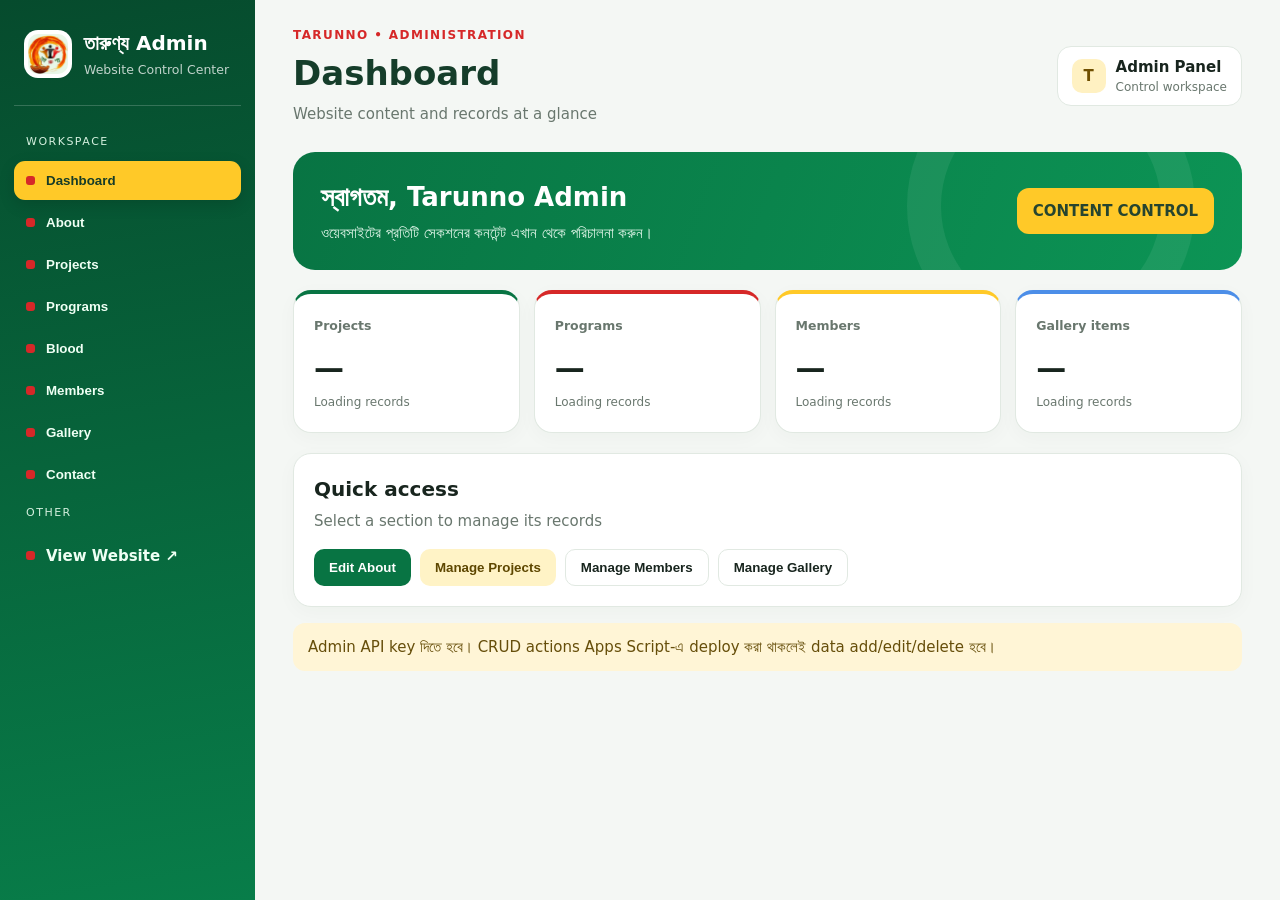
==== commit e9308ccc: "Add files via upload" ====
--- a/admin/index.html
+++ b/admin/index.html
@@ -1,12 +1,58 @@
-<!doctype html><html lang="bn"><head><meta charset="utf-8"><meta name="viewport" content="width=device-width,initial-scale=1"><title>Tarunno Admin</title><link rel="stylesheet" href="../assets/css/style.css"><style>.admin-wrap{max-width:1050px;margin:auto;padding:35px 22px}.admin-top{display:flex;justify-content:space-between;align-items:center;gap:15px;flex-wrap:wrap}.admin-panel{background:#fff;border:1px solid var(--line);border-radius:18px;padding:22px;margin:20px 0}.admin-panel h2{color:var(--green)}.admin-actions{display:flex;flex-wrap:wrap;gap:10px}.admin-actions button{border:1px solid var(--line);background:#f4f6ef;border-radius:10px;padding:10px 15px;cursor:pointer;font-weight:700}.admin-result{white-space:pre-wrap;overflow-wrap:anywhere;background:#f7f8f4;padding:15px;border-radius:12px;max-height:380px;overflow:auto;font-size:13px}.warning{background:#fff4df;padding:14px;border-radius:12px;color:#724512}</style></head><body><header class="site-header"><a class="brand" href="../"><span class="brand-mark">ত</span><span><b>তারুণ্য Admin</b><small>Content connection checker</small></span></a><a class="btn outline" href="../">ওয়েবসাইট দেখুন</a></header><main class="admin-wrap"><div class="admin-top"><div><span class="eyebrow">ADMIN TOOLS</span><h1>Tarunno API Dashboard</h1></div><button class="btn primary" id="health">API পরীক্ষা করুন</button></div><div class="warning"><b>গুরুত্বপূর্ণ:</b> এটি প্রাথমিক API পরীক্ষা প্যানেল, নিরাপদ Admin Login বা content editor নয়। প্রকাশ্য ওয়েবসাইটে ব্যক্তিগত donor তথ্য দেখাবেন না।</div><section class="admin-panel"><h2>Google Sheets থেকে ডেটা দেখুন</h2><p>যে শিটটি পরীক্ষা করতে চান সেটি নির্বাচন করুন।</p><div class="admin-actions"><button data-sheet="Projects">Projects</button><button data-sheet="Programs">Programs</button><button data-sheet="Members">Members</button><button data-sheet="Gallery">Gallery</button><button data-sheet="SiteContent">SiteContent</button><button data-sheet="NewsEvents">NewsEvents</button></div><h3 id="resultTitle">ফলাফল</h3><pre class="admin-result" id="result">একটি বাটনে ক্লিক করুন।</pre></section><section class="admin-panel"><h2>Admin content editor</h2><p>Donation methods and About Us team profiles can be managed here. For safety, configure the <code>TARUNNO_ADMIN_KEY</code> Script Property in Apps Script before saving.</p><label>Admin key <input id="adminKey" type="password" autocomplete="current-password" placeholder="Enter admin key"></label><h3>Donation / Bank account</h3><div class="form-grid"><label>Method <select id="payMethod"><option>bKash</option><option>Nagad</option><option>Rocket</option><option>Bank</option></select></label><label>Account / Number <input id="payAccount" placeholder="Account number"></label><label>Account name / Bank details <input id="payName" placeholder="Account holder or bank name"></label><label>Status <select id="payStatus"><option value="active">Active</option><option value="inactive">Inactive</option></select></label></div><label>Record ID for edit/remove <input id="paymentId" placeholder="Leave blank to add"></label><button class="btn primary" id="savePayment">Save donation method</button><button class="btn outline" id="deletePayment">Remove by ID</button><pre class="admin-result" id="paymentResult">Donation methods result</pre><h3>Founder / Advisor / Executive Committee</h3><div class="form-grid"><label>Category <select id="teamCategory"><option value="Founder">Founder</option><option value="Advisor">Advisor</option><option value="Executive Committee">Executive Committee</option></select></label><label>Name <input id="teamName" placeholder="Full name"></label><label>Designation <input id="teamDesignation" placeholder="Designation"></label><label>Photo URL (optional) <input id="teamPhoto" placeholder="Existing public image URL"></label><label>Photo upload <input id="teamPhotoFile" type="file" accept="image/png,image/jpeg,image/webp"></label><label>Record ID for edit/remove <input id="teamId" placeholder="Leave blank to add"></label><label>Status <select id="teamStatus"><option value="active">Active</option><option value="inactive">Inactive</option></select></label></div><button class="btn primary" id="saveTeam">Save team member</button><button class="btn outline" id="deleteTeam">Remove by ID</button><pre class="admin-result" id="teamResult">Team member result</pre><p class="warning">For editing/removing, paste the existing record ID. Photo upload is stored in Google Drive by Apps Script; configure the script permissions before use.</p></section><section class="admin-panel"><h2>Membership photo replacement</h2><p>Existing member-এর ছবি Google Drive-এ নতুন ছবি দিয়ে replace করতে Member ID ব্যবহার করুন। ছবিটি <b>Tarunno Membership Photos</b> ফোল্ডারে সংরক্ষণ হবে এবং Members শিটের <code>photo</code> URL আপডেট হবে।</p><div class="form-grid"><label>Member ID <input id="memberPhotoId" placeholder="Members শিটের id"></label><label>নতুন ছবি নির্বাচন <input id="memberPhotoFile" type="file" accept="image/png,image/jpeg,image/webp"></label></div><img id="memberPhotoPreview" alt="Selected photo preview" hidden style="max-width:160px;max-height:160px;object-fit:cover;border-radius:12px;margin:10px 0"><button class="btn primary" id="replaceMemberPhoto">Replace member photo</button><pre class="admin-result" id="memberPhotoResult">Photo replacement result</pre><p class="warning">এই কাজের জন্য Admin key এবং Apps Script-এর Drive permission প্রয়োজন। নতুন ছবির সাইজ 3 MB-এর মধ্যে রাখুন।</p></section><section class="admin-panel"><h2>API URL</h2><p id="apiUrl"></p><p>কোনো ফলাফলে error এলে Apps Script-এর deployment এবং শিটের নাম/হেডার যাচাই করুন।</p></section></main><script src="../assets/js/config.js"></script><script>
-const API=(window.TARUNNO_CONFIG||{}).appsScriptUrl;const result=document.getElementById('result');document.getElementById('apiUrl').textContent=API||'API URL missing';async function check(action){result.textContent='লোড হচ্ছে…';document.getElementById('resultTitle').textContent='Result: '+action;try{const r=await fetch(API+(API.includes('?')?'&':'?')+'action='+encodeURIComponent(action));const data=await r.json();result.textContent=JSON.stringify(data,null,2)}catch(e){result.textContent='Request failed: '+e.message+'\nApps Script URL, deployment access, and browser CORS/redirect behavior পরীক্ষা করুন।'}}document.getElementById('health').addEventListener('click',()=>check('health'));document.querySelectorAll('[data-sheet]').forEach(b=>b.addEventListener('click',()=>check(b.dataset.sheet)));
-
-async function postAdmin(action,data,target){const out=document.getElementById(target);out.textContent='Saving…';try{const r=await fetch(API,{method:'POST',headers:{'Content-Type':'text/plain;charset=utf-8'},body:JSON.stringify({action,data,adminKey:document.getElementById('adminKey').value})});const j=await r.json();out.textContent=JSON.stringify(j,null,2);if(!j.success)throw new Error(j.error||'Save failed');}catch(e){out.textContent+='\n'+e.message}}
-document.getElementById('savePayment').addEventListener('click',()=>postAdmin('saveDonationMethod',{id:document.getElementById('paymentId').value,method:document.getElementById('payMethod').value,account:document.getElementById('payAccount').value,accountName:document.getElementById('payName').value,status:document.getElementById('payStatus').value},'paymentResult'));
-document.getElementById('saveTeam').addEventListener('click',async()=>{let photoData='';const f=document.getElementById('teamPhotoFile').files[0];if(f){photoData=await new Promise((resolve,reject)=>{const r=new FileReader();r.onload=()=>resolve(r.result);r.onerror=reject;r.readAsDataURL(f)});}postAdmin('saveTeamMember',{id:document.getElementById('teamId').value,category:document.getElementById('teamCategory').value,name:document.getElementById('teamName').value,designation:document.getElementById('teamDesignation').value,photo:document.getElementById('teamPhoto').value,photoData,status:document.getElementById('teamStatus').value},'teamResult')});
-document.getElementById('deletePayment').addEventListener('click',()=>postAdmin('deleteDonationMethod',{id:document.getElementById('paymentId').value},'paymentResult'));
-document.getElementById('deleteTeam').addEventListener('click',()=>postAdmin('deleteTeamMember',{id:document.getElementById('teamId').value},'teamResult'));
-
-document.getElementById('memberPhotoFile')?.addEventListener('change',async()=>{const f=document.getElementById('memberPhotoFile').files[0],img=document.getElementById('memberPhotoPreview');if(!f){img.hidden=true;return;}if(f.size>3000000){alert('ছবির সাইজ 3 MB-এর মধ্যে রাখুন।');document.getElementById('memberPhotoFile').value='';img.hidden=true;return;}img.src=await new Promise((resolve,reject)=>{const r=new FileReader();r.onload=()=>resolve(r.result);r.onerror=reject;r.readAsDataURL(f)});img.hidden=false;});
-document.getElementById('replaceMemberPhoto')?.addEventListener('click',async()=>{const file=document.getElementById('memberPhotoFile').files[0];if(!document.getElementById('memberPhotoId').value.trim()){alert('Member ID দিন।');return;}if(!file){alert('নতুন ছবি নির্বাচন করুন।');return;}const photoData=await new Promise((resolve,reject)=>{const r=new FileReader();r.onload=()=>resolve(r.result);r.onerror=reject;r.readAsDataURL(file)});await postAdmin('replaceMemberPhoto',{id:document.getElementById('memberPhotoId').value.trim(),photoData},'memberPhotoResult');});
-</script></body></html>
+<!doctype html>
+<html lang="bn"><head><meta charset="utf-8"><meta name="viewport" content="width=device-width,initial-scale=1">
+<title>Tarunno Admin Panel</title><link rel="icon" href="../assets/images/logo/logo.png">
+<style>
+:root{--green:#087443;--deep:#064b2d;--red:#d62828;--yellow:#ffc928;--bg:#f4f7f4;--ink:#18251e;--muted:#69776e;--line:#e1e9e2}
+*{box-sizing:border-box}body{margin:0;background:var(--bg);font:15px/1.5 system-ui,-apple-system,"Segoe UI",sans-serif;color:var(--ink)}
+.layout{display:grid;grid-template-columns:255px 1fr;min-height:100vh}.sidebar{background:linear-gradient(170deg,var(--deep),#087d49);color:white;padding:22px 14px;position:sticky;top:0;height:100vh;overflow:auto}
+.brand{display:flex;align-items:center;gap:12px;padding:6px 10px 24px;border-bottom:1px solid #ffffff30;margin-bottom:20px}.brand img{width:48px;height:48px;object-fit:contain;background:white;border-radius:14px;padding:4px}.brand b{display:block;font-size:20px}.brand small{opacity:.75}
+.nav-label{font-size:11px;letter-spacing:1.5px;color:#d5f0df;padding:8px 12px}.nav{display:flex;width:100%;align-items:center;gap:11px;border:0;background:transparent;color:#effff4;text-align:left;padding:12px;border-radius:11px;font-weight:650;cursor:pointer;margin:3px 0}.nav:hover{background:#ffffff18}.nav.active{background:var(--yellow);color:#173c28;box-shadow:0 5px 16px #0002}.nav .dot{width:9px;height:9px;border-radius:3px;background:var(--red);display:inline-block}
+main{min-width:0;padding:26px clamp(16px,3vw,38px)}.topbar{display:flex;justify-content:space-between;align-items:center;gap:16px;margin-bottom:26px}.eyebrow{font-size:12px;font-weight:800;letter-spacing:1.4px;color:var(--red)}h1{font-size:clamp(25px,3vw,34px);margin:4px 0;color:#153d2a}h2{font-size:20px;margin:0 0 6px}.muted{color:var(--muted)}.profile{display:flex;gap:10px;align-items:center;background:white;border:1px solid var(--line);border-radius:14px;padding:9px 14px}.profile .mark{width:34px;height:34px;border-radius:10px;background:#fff1c2;color:#704f00;display:grid;place-items:center;font-weight:900}
+.welcome{background:linear-gradient(110deg,#087443,#0c9455);color:white;border-radius:22px;padding:26px 28px;display:flex;align-items:center;justify-content:space-between;gap:18px;position:relative;overflow:hidden}.welcome:after{content:"";position:absolute;width:220px;height:220px;border:34px solid #ffffff12;border-radius:50%;right:5%;top:-90px}.welcome h2{font-size:26px;margin:0 0 5px}.welcome p{margin:0;color:#e0f6e9}.welcome .chip{position:relative;z-index:1;background:var(--yellow);color:#26442f;border-radius:12px;padding:12px 16px;font-weight:800}
+.stats{display:grid;grid-template-columns:repeat(4,minmax(0,1fr));gap:14px;margin:20px 0}.stat,.panel{background:white;border:1px solid var(--line);border-radius:18px;padding:20px;box-shadow:0 5px 20px #143e1d08}.stat{border-top:4px solid var(--green)}.stat:nth-child(2){border-top-color:var(--red)}.stat:nth-child(3){border-top-color:var(--yellow)}.stat:nth-child(4){border-top-color:#4c8ee8}.stat small{color:var(--muted);font-weight:650}.stat strong{display:block;font-size:30px;margin-top:8px}.stat span{font-size:12px;color:var(--muted)}
+.panel{margin:16px 0}.panel-head{display:flex;align-items:center;justify-content:space-between;gap:12px;flex-wrap:wrap;margin-bottom:16px}.actions{display:flex;gap:9px;flex-wrap:wrap}.btn{border:0;border-radius:10px;padding:10px 15px;font-weight:750;cursor:pointer}.primary{background:var(--green);color:white}.danger{background:#fff0ef;color:var(--red);border:1px solid #ffd3d0}.secondary{background:#fff3c6;color:#5e4700}.outline{background:white;border:1px solid var(--line);color:var(--ink)}input,textarea,select{width:100%;padding:11px 12px;border:1px solid #d8e2d9;border-radius:10px;background:#fff;font:inherit;color:var(--ink);outline-color:var(--green)}label{display:block;font-size:13px;font-weight:750;color:#425449}label input,label textarea,label select{margin-top:6px}.form-grid{display:grid;grid-template-columns:repeat(2,minmax(0,1fr));gap:14px}.full{grid-column:1/-1}.table-wrap{overflow:auto;border:1px solid var(--line);border-radius:12px}table{border-collapse:collapse;width:100%;min-width:600px}th,td{text-align:left;padding:12px 14px;border-bottom:1px solid var(--line);font-size:13px;vertical-align:top}th{background:#f2f7f2;color:#31523d;font-size:12px}tr:last-child td{border-bottom:0}.row-actions{display:flex;gap:6px}.row-actions button{padding:6px 9px;font-size:12px}.notice{padding:13px 15px;border-radius:12px;background:#fff5d6;color:#664e0a;margin:12px 0}.result{white-space:pre-wrap;overflow-wrap:anywhere;background:#f6f8f6;border-radius:10px;padding:12px;font-size:12px;max-height:180px;overflow:auto}.hidden{display:none!important}.section-intro{margin:0 0 16px;color:var(--muted)}.logo-small{height:26px;width:26px;object-fit:contain;vertical-align:middle;margin-right:7px}
+@media(max-width:1000px){.stats{grid-template-columns:repeat(2,minmax(0,1fr))}.layout{grid-template-columns:220px 1fr}}@media(max-width:700px){.layout{display:block}.sidebar{height:auto;position:relative;padding:12px}.brand{padding-bottom:12px;margin-bottom:10px}.nav-list{display:flex;overflow:auto;gap:5px}.nav-label{display:none}.nav{white-space:nowrap;width:auto;flex:0 0 auto}.nav .dot{display:none}main{padding:18px 13px}.topbar{align-items:flex-start}.profile{display:none}.welcome{padding:20px;display:block}.welcome .chip{display:inline-block;margin-top:14px}.stats{gap:9px}.stat{padding:14px}.stat strong{font-size:24px}.form-grid{grid-template-columns:1fr}.full{grid-column:auto}}
+</style></head><body>
+<div class="layout"><aside class="sidebar"><div class="brand"><img src="../assets/images/logo/logo.png" alt="Tarunno logo"><div><b>তারুণ্য Admin</b><small>Website Control Center</small></div></div>
+<div class="nav-label">WORKSPACE</div><div class="nav-list" id="navList">
+<button class="nav active" data-module="Dashboard"><span class="dot"></span> Dashboard</button>
+<button class="nav" data-module="About"><span class="dot"></span> About</button>
+<button class="nav" data-module="Projects"><span class="dot"></span> Projects</button>
+<button class="nav" data-module="Programs"><span class="dot"></span> Programs</button>
+<button class="nav" data-module="BloodDonors"><span class="dot"></span> Blood</button>
+<button class="nav" data-module="Members"><span class="dot"></span> Members</button>
+<button class="nav" data-module="Gallery"><span class="dot"></span> Gallery</button>
+<button class="nav" data-module="Contact"><span class="dot"></span> Contact</button>
+</div><div class="nav-label">OTHER</div><a class="nav" href="../" style="text-decoration:none"><span class="dot"></span> View Website ↗</a></aside>
+<main><div class="topbar"><div><div class="eyebrow">TARUNNO • ADMINISTRATION</div><h1 id="pageTitle">Dashboard</h1><div class="muted" id="subTitle">Website content and records at a glance</div></div><div class="profile"><span class="mark">T</span><div><b>Admin Panel</b><div class="muted" style="font-size:12px">Control workspace</div></div></div></div>
+<section id="dashboardView"><div class="welcome"><div><h2>স্বাগতম, Tarunno Admin</h2><p>ওয়েবসাইটের প্রতিটি সেকশনের কনটেন্ট এখান থেকে পরিচালনা করুন।</p></div><div class="chip">CONTENT CONTROL</div></div><div class="stats" id="stats"><div class="stat"><small>Projects</small><strong>—</strong><span>Loading records</span></div><div class="stat"><small>Programs</small><strong>—</strong><span>Loading records</span></div><div class="stat"><small>Members</small><strong>—</strong><span>Loading records</span></div><div class="stat"><small>Gallery items</small><strong>—</strong><span>Loading records</span></div></div><div class="panel"><div class="panel-head"><div><h2>Quick access</h2><div class="muted">Select a section to manage its records</div></div></div><div class="actions"><button class="btn primary" onclick="openModule('About')">Edit About</button><button class="btn secondary" onclick="openModule('Projects')">Manage Projects</button><button class="btn outline" onclick="openModule('Members')">Manage Members</button><button class="btn outline" onclick="openModule('Gallery')">Manage Gallery</button></div></div><div class="notice">Admin API key দিতে হবে। CRUD actions Apps Script-এ deploy করা থাকলেই data add/edit/delete হবে।</div></section>
+<section id="moduleView" class="hidden"><div class="panel"><div class="panel-head"><div><h2 id="moduleHeading">Content manager</h2><p id="moduleDesc" class="section-intro">Add, edit, replace, or delete records.</p></div><div class="actions"><button class="btn outline" id="refreshBtn">Refresh list</button><button class="btn primary" id="newBtn">+ Add new</button></div></div><label style="max-width:360px;margin-bottom:14px">Admin key <input id="adminKey" type="password" placeholder="TARUNNO_ADMIN_KEY" autocomplete="current-password"></label><div class="table-wrap"><table><thead id="tableHead"></thead><tbody id="tableBody"><tr><td>Choose a section to load records.</td></tr></tbody></table></div><pre class="result" id="result" style="margin-top:12px">Ready.</pre></div>
+<div class="panel hidden" id="editorPanel"><div class="panel-head"><h2 id="editorTitle">Add record</h2><button class="btn outline" id="cancelBtn">Cancel</button></div><form id="editorForm"><div id="formFields" class="form-grid"></div><div class="actions" style="margin-top:18px"><button class="btn primary" type="submit">Save changes</button><button class="btn danger" type="button" id="deleteCurrentBtn">Delete record</button></div></form></div></section>
+</main></div>
+<script src="../assets/js/config.js"></script><script>
+const API=(window.TARUNNO_CONFIG||{}).appsScriptUrl;
+const defs={
+About:{api:'SiteContent',title:'About',desc:'Edit About page text and key-value content. Image fields can use a public image URL.',fields:[['key','Content key','text'],['bn','Bengali content','textarea'],['en','English content','textarea']]},
+Projects:{api:'Projects',title:'Projects',desc:'Create, edit, replace image URL, or delete project records.',fields:[['titleBn','Title (Bangla)','text'],['titleEn','Title (English)','text'],['descriptionBn','Description (Bangla)','textarea'],['descriptionEn','Description (English)','textarea'],['image','Image URL','text'],['date','Date','text'],['status','Status','select:active,inactive']]},
+Programs:{api:'Programs',title:'Programs',desc:'Manage programs and their image links.',fields:[['titleBn','Title (Bangla)','text'],['titleEn','Title (English)','text'],['descriptionBn','Description (Bangla)','textarea'],['descriptionEn','Description (English)','textarea'],['image','Image URL','text'],['status','Status','select:active,inactive']]},
+BloodDonors:{api:'BloodDonors',title:'Blood',desc:'Manage blood donor records. Handle personal information carefully.',fields:[['name','Name','text'],['bloodGroup','Blood group','text'],['phone','Phone','text'],['district','District','text'],['upazila','Upazila','text'],['lastDonation','Last donation','text'],['consent','Consent','text'],['status','Status','select:active,inactive']]},
+Members:{api:'Members',title:'Members',desc:'Manage member records and replace photo URL. Sensitive member data should be restricted.',fields:[['name','Name','text'],['role','Role','text'],['category','Category','text'],['photo','Photo URL','text'],['bioBn','Bio (Bangla)','textarea'],['bioEn','Bio (English)','textarea'],['status','Status','select:active,inactive']]},
+Gallery:{api:'Gallery',title:'Gallery',desc:'Add gallery items and replace image URLs.',fields:[['title','Title','text'],['imageUrl','Image URL','text'],['projectId','Project ID (optional)','text']]},
+Contact:{api:'SiteContent',title:'Contact',desc:'Manage contact page content using key/value records.',fields:[['key','Content key','text'],['bn','Bengali content','textarea'],['en','English content','textarea']]}
+};
+let current='Dashboard', records=[], editing=null;
+function openModule(name){current=name;document.querySelectorAll('[data-module]').forEach(b=>b.classList.toggle('active',b.dataset.module===name));document.getElementById('pageTitle').textContent=name==='BloodDonors'?'Blood':name;document.getElementById('subTitle').textContent='Content manager • Add / Edit / Replace / Delete';document.getElementById('dashboardView').classList.add('hidden');document.getElementById('moduleView').classList.remove('hidden');document.getElementById('moduleHeading').textContent=(defs[name]||{}).title||name;document.getElementById('moduleDesc').textContent=(defs[name]||{}).desc||'';document.getElementById('editorPanel').classList.add('hidden');loadRecords();}
+document.querySelectorAll('[data-module]').forEach(b=>b.addEventListener('click',()=>{if(b.dataset.module==='Dashboard'){current='Dashboard';document.getElementById('dashboardView').classList.remove('hidden');document.getElementById('moduleView').classList.add('hidden');document.getElementById('pageTitle').textContent='Dashboard';document.getElementById('subTitle').textContent='Website content and records at a glance';document.querySelectorAll('[data-module]').forEach(n=>n.classList.toggle('active',n.dataset.module==='Dashboard'));return;}openModule(b.dataset.module)}));
+async function getData(sheet){const r=await fetch(API+'?action='+encodeURIComponent(sheet));return r.json();}
+async function loadRecords(){const d=defs[current];if(!d)return;const body=document.getElementById('tableBody');body.innerHTML='<tr><td>Loading…</td></tr>';try{const j=await getData(d.api);if(!j.success)throw Error(j.error||'Could not load');records=j.data||[];renderTable();document.getElementById('result').textContent='Loaded '+records.length+' records from '+d.api;}catch(e){body.innerHTML='<tr><td>Could not load records: '+esc(e.message)+'</td></tr>';document.getElementById('result').textContent=e.message;}}
+function esc(v){return String(v??'').replace(/[&<>"]/g,c=>({'&':'&amp;','<':'&lt;','>':'&gt;','"':'&quot;'}[c]));}
+function renderTable(){const d=defs[current], keys=['id',...d.fields.map(x=>x[0])].filter((k,i,a)=>a.indexOf(k)===i);document.getElementById('tableHead').innerHTML='<tr>'+keys.map(k=>'<th>'+esc(k)+'</th>').join('')+'<th>Actions</th></tr>';document.getElementById('tableBody').innerHTML=records.length?records.map((r,i)=>'<tr>'+keys.map(k=>'<td>'+esc(String(r[k]??'').slice(0,180))+'</td>').join('')+'<td><div class="row-actions"><button class="btn secondary" onclick="editRecord('+i+')">Edit / Replace</button><button class="btn danger" onclick="deleteRecord('+i+')">Delete</button></div></td></tr>').join(''):'<tr><td colspan="'+(keys.length+1)+'">No records found. Click Add new.</td></tr>';}
+function showEditor(rec){editing=rec||null;const d=defs[current];document.getElementById('editorTitle').textContent=rec?'Edit / Replace record':'Add new record';document.getElementById('editorPanel').classList.remove('hidden');document.getElementById('deleteCurrentBtn').classList.toggle('hidden',!rec);document.getElementById('formFields').innerHTML=(rec?[[rec.id!==undefined?'id':'key','Record ID / Key','text',true],...d.fields.filter(x=>x[0] !== (rec.id!==undefined?'id':'key'))]:d.fields).map(([key,label,type,ro])=>{let val=rec?(rec[key]??''):'';let input=type==='textarea'?'<textarea rows="3" name="'+key+'">'+esc(val)+'</textarea>':type.startsWith('select:')?'<select name="'+key+'">'+type.slice(7).split(',').map(v=>'<option '+(val===v?'selected':'')+'>'+v+'</option>').join('')+'</select>':'<input name="'+key+'" type="text" value="'+esc(val)+'" '+(ro?'readonly':'')+'>';return '<label class="'+(type==='textarea'?'full':'')+'">'+esc(label)+input+'</label>';}).join('');document.getElementById('editorPanel').scrollIntoView({behavior:'smooth',block:'start'});}
+window.editRecord=i=>showEditor(records[i]);document.getElementById('newBtn').onclick=()=>showEditor(null);document.getElementById('cancelBtn').onclick=()=>document.getElementById('editorPanel').classList.add('hidden');document.getElementById('refreshBtn').onclick=loadRecords;
+async function adminPost(action,data){const r=await fetch(API,{method:'POST',headers:{'Content-Type':'text/plain;charset=utf-8'},body:JSON.stringify({action,data,adminKey:document.getElementById('adminKey').value})});return r.json();}
+document.getElementById('editorForm').addEventListener('submit',async e=>{e.preventDefault();const data=Object.fromEntries(new FormData(e.currentTarget).entries());const out=document.getElementById('result');out.textContent='Saving…';try{const j=await adminPost('adminUpsertRecord',{sheet:defs[current].api,record:data});out.textContent=JSON.stringify(j,null,2);if(j.success){document.getElementById('editorPanel').classList.add('hidden');await loadRecords();}}catch(err){out.textContent=err.message;}});
+window.deleteRecord=async i=>{const r=records[i];if(!confirm('Delete this record? This cannot be undone.'))return;try{const j=await adminPost('adminDeleteRecord',{sheet:defs[current].api,id:(r.id||r.key)});document.getElementById('result').textContent=JSON.stringify(j,null,2);if(j.success)loadRecords();}catch(e){document.getElementById('result').textContent=e.message;}};
+document.getElementById('deleteCurrentBtn').onclick=async()=>{if(!editing)return;await window.deleteRecord(records.findIndex(r=>String(r.id||r.key)===String(editing.id||editing.key)));document.getElementById('editorPanel').classList.add('hidden');};
+async function dashboardStats(){for(const [i,sheet] of ['Projects','Programs','Members','Gallery'].entries()){try{const j=await getData(sheet);const el=document.querySelectorAll('.stat strong')[i];if(el)el.textContent=j.success?(j.data||[]).length:'!';}catch(e){}}}
+dashboardStats();
+</script></body></html>
